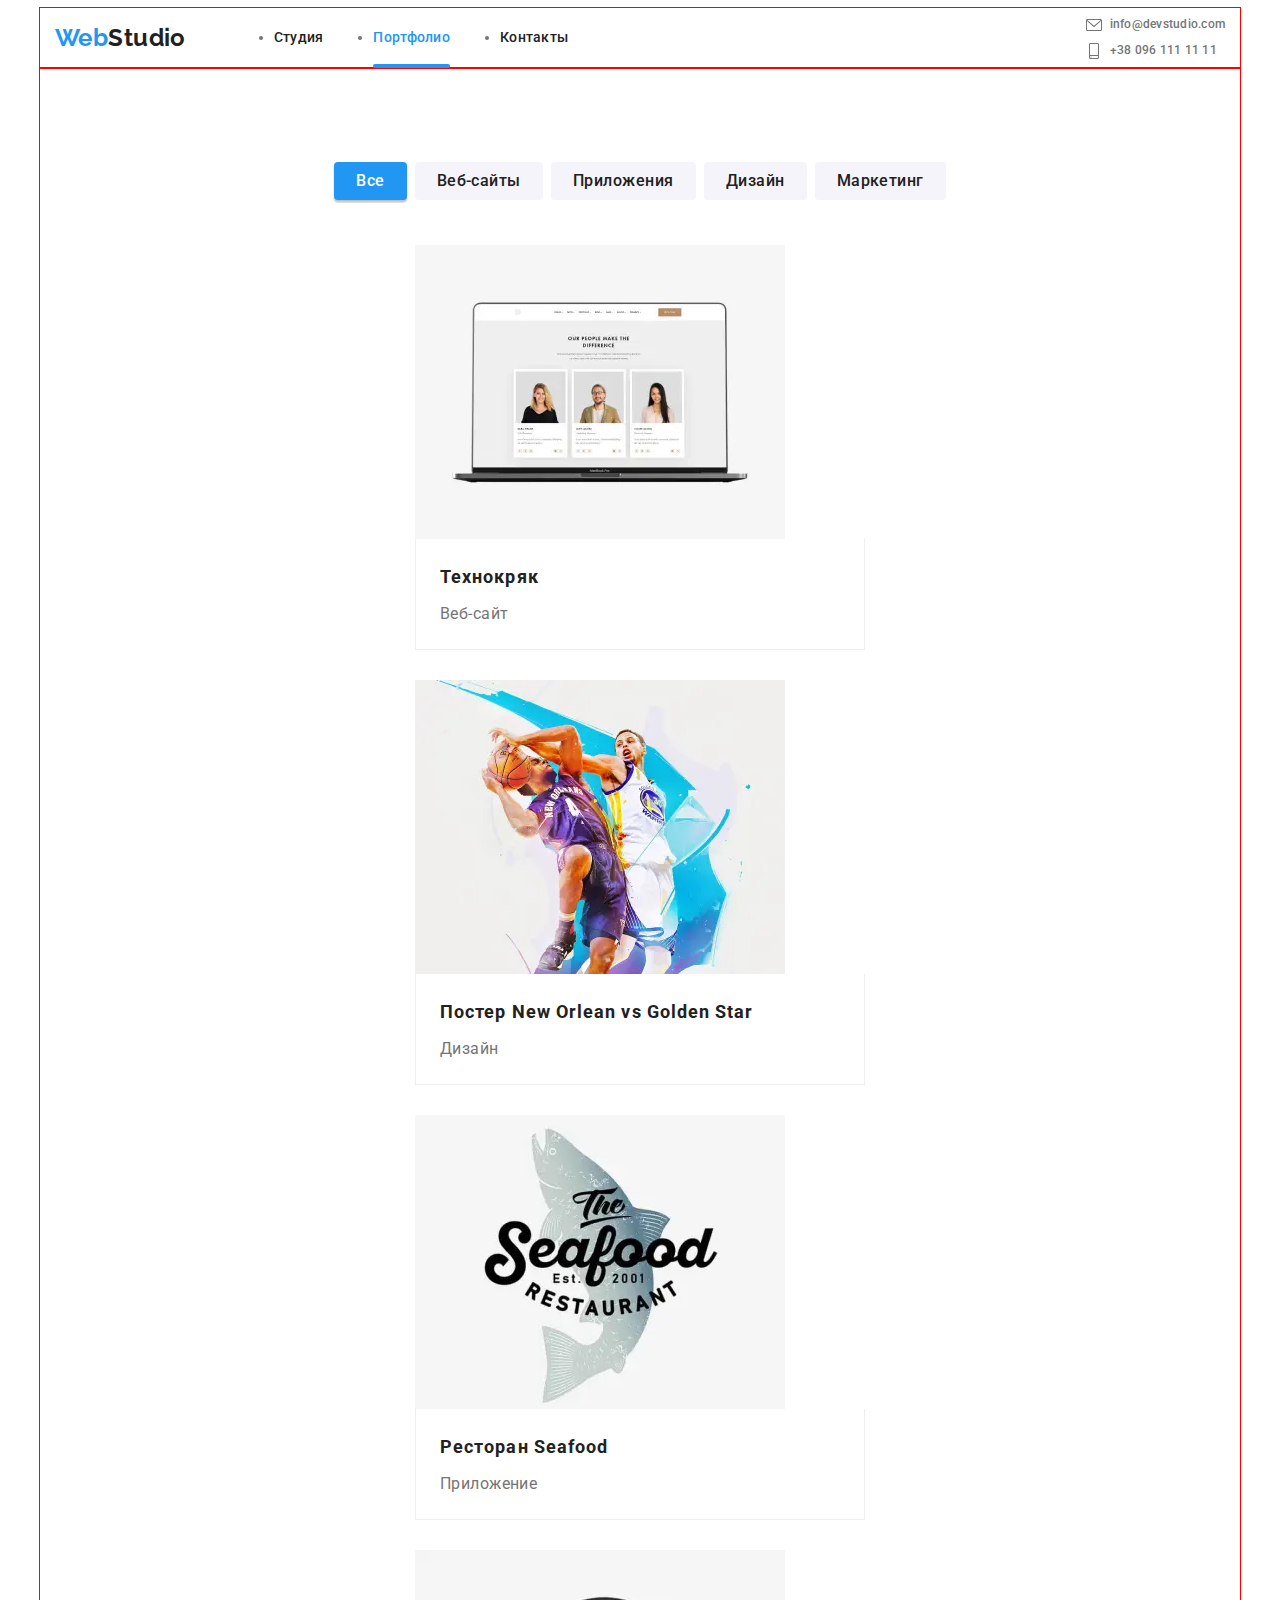
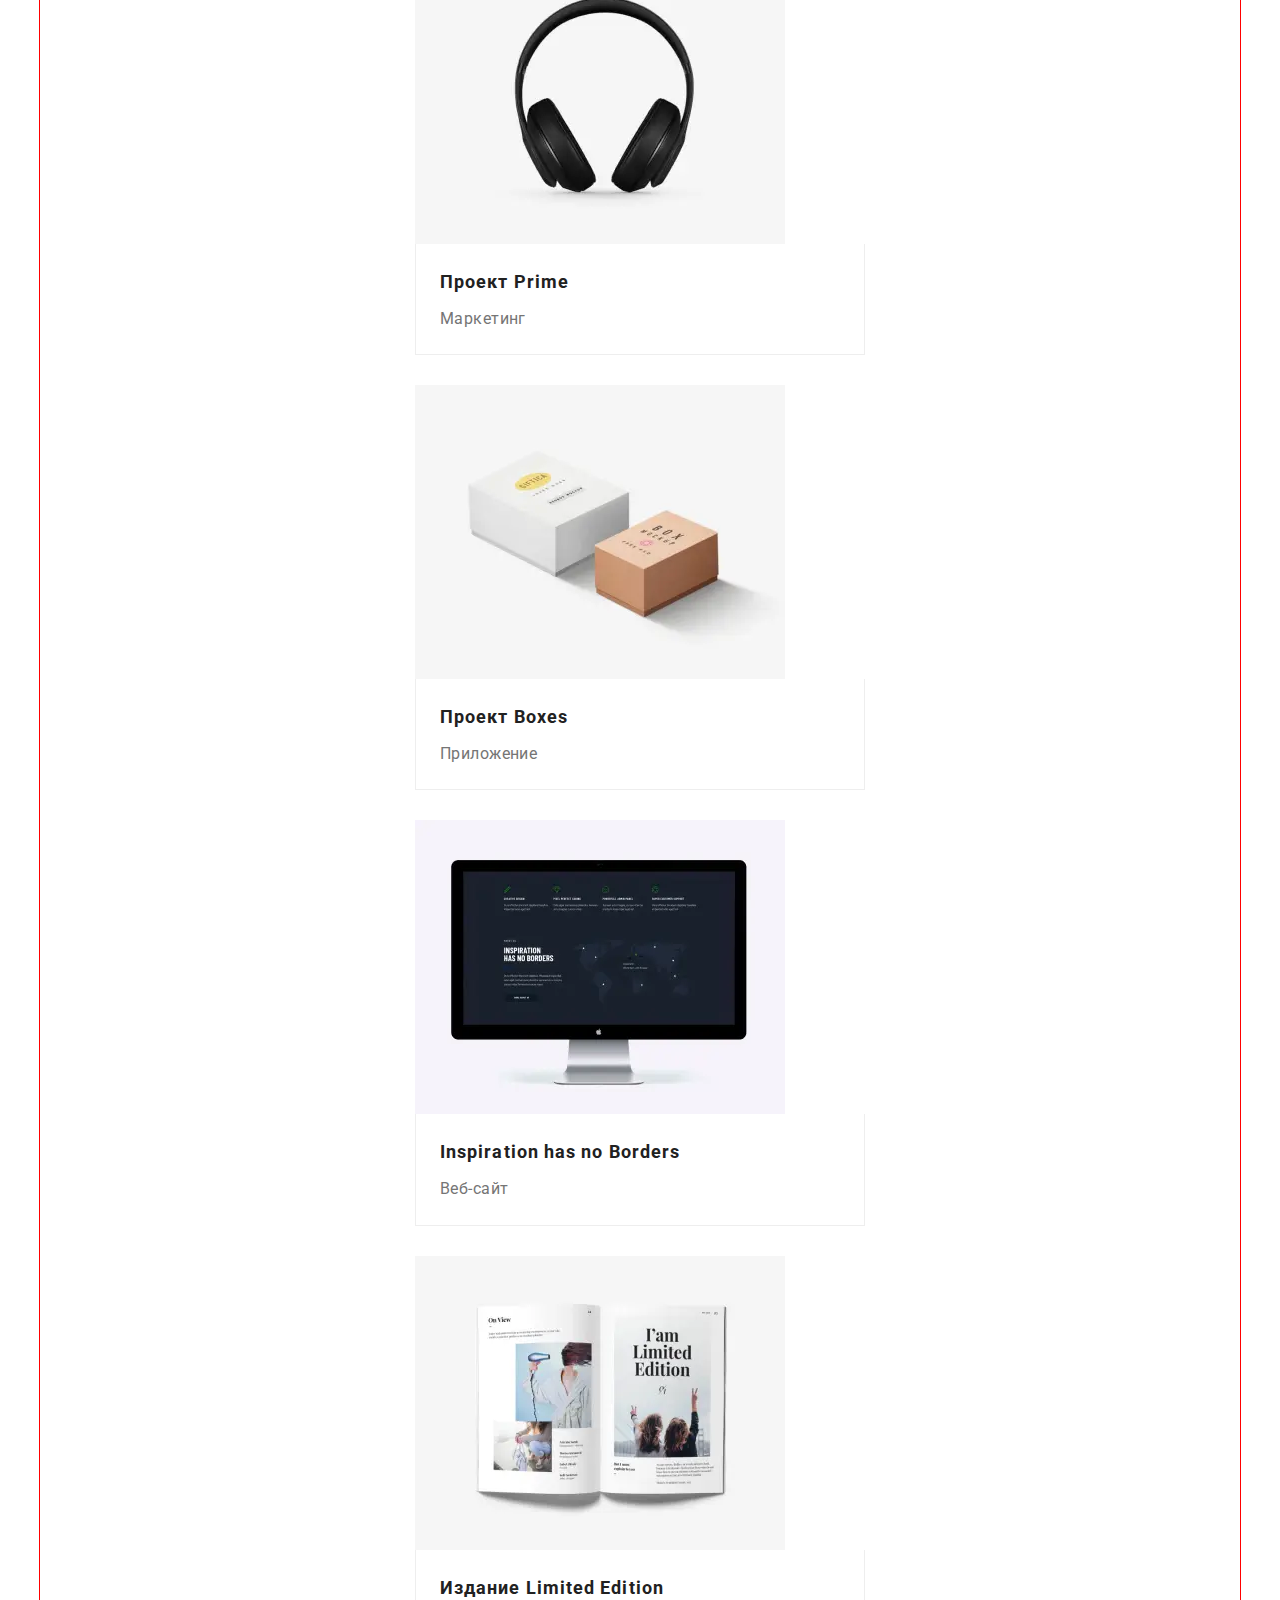
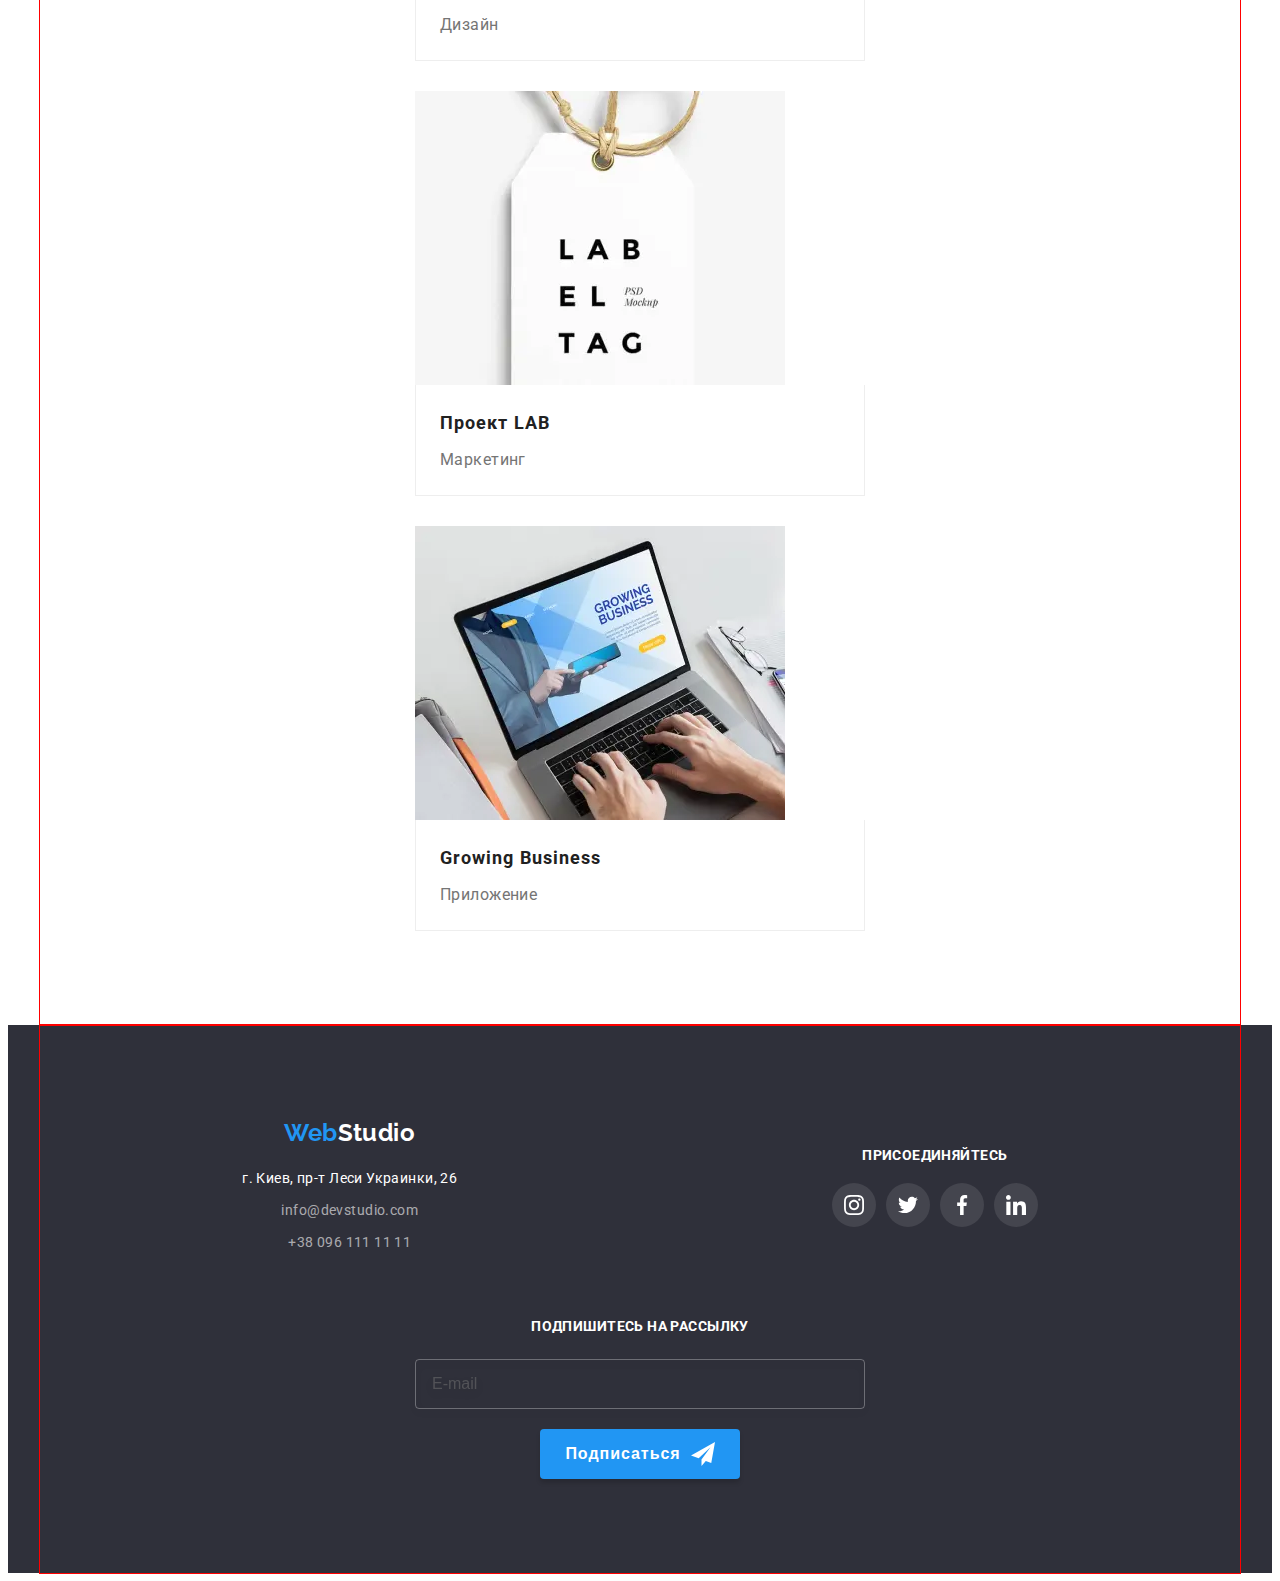
==== portfolio.html @ 2309804a "исправил путь к css" ====
<!doctype html>
<html lang="ru">

<head>
    <meta charset="utf-8">
    <meta name="viewport" content="width=device-width, initial-scale=1.0" />
    
    <link href="https://fonts.googleapis.com/css2?family=Raleway:wght@700&family=Roboto:wght@400;500;700;900&display=swap"
        rel="stylesheet">
    <link rel="stylesheet" href="./css/modern-normalize.css">
    <link rel="stylesheet" href="../css/main.min.css" />
    <title>Portfolio</title>
</head>

<body>
    <!-- Page header -->
<header class="page-header">
    <div class="section__container header-container">
        <nav class="nav-group">
            <a href="./index.html" class="header-logo">
                <span class="header-logo-colorized">Web</span>Studio
            </a>
            <ul class="site-nav">
                <li class="site-nav__item">
                    <a href="./index.html" class="site-nav__link">Студия</a>
                </li>
                <li class="site-nav__item">
                    <a href="#" class="site-nav__link site-nav__link--current">Портфолио</a>
                </li>
                <li class="site-nav__item">
                    <a href="#" class="site-nav__link">Контакты</a>
                </li>
            </ul>
        </nav>
        <ul class="contact">
            <li class="contact__item">
                <a href="mailto:info@devstudio.com" class="contact__link">
                    <svg class="contact__icon contact__icon--envelope">
                        <use href="./images/sprite.svg#envelope"></use>
                    </svg>
                    info@devstudio.com
                </a>
            </li>
            <li class="contact__item">
                <a href="tel:+380961111111" class="contact__link">
                    <svg class="contact__icon contact__icon--phone">
                        <use href="./images/sprite.svg#smartphone"></use>
                    </svg>
                    +38 096 111 11 11
                </a>
            </li>
        </ul>
        <button type="button" class="menu-btn" data-menu-open>
            <svg class="menu-btn__icon" width="40" height="40">
                <use href="./images/sprite.svg#menu-icon"></use>
            </svg>
        </button>
    </div>
    <div class="mob-menu" data-menu>
        <div class="section__container mob-menu__container">
            <button class="mob-menu__close-btn" type="button" data-menu-close>
                <svg class="mob-menu__close-icon" width="40" height="40">
                    <use href="./images/sprite.svg#close-mob-menu"></use>
                </svg>
            </button>
            <ul class="mob-menu__nav">
                <li class="mob-menu__nav__item">
                    <a href="./index.html" class="mob-menu__nav__link">Студия</a>
                </li>
                <li class="mob-menu__nav__item">
                    <a href="#" class="mob-menu__nav__link mob-menu__nav__link--current">Портфолио</a>
                </li>
                <li class="mob-menu__nav__item">
                    <a href="#" class="mob-menu__nav__link">Контакты</a>
                </li>
            </ul>
            <div class="mob-menu__tel">
                <a href="tel:+380961111111" class="mob-menu__tel__link">
                    +38 096 111 11 11
                </a>
            </div>
            <div class="mob-menu__mail">
                <a href="mailto:info@devstudio.com" class="mob-menu__mail__link">
                    info@devstudio.com
                </a>
            </div>
            <ul class="mob-menu__socials">
                <li class="mob-menu__socials__item">
                    <a class="mob-menu__socials__link" href="#">Instagram</a>
                </li>
                <li class="mob-menu__socials__item">
                    <a class="mob-menu__socials__link" href="#">Twitter</a>
                </li>
                <li class="mob-menu__socials__item">
                    <a class="mob-menu__socials__link" href="#">Facebook</a>
                </li>
                <li class="mob-menu__socials__item">
                    <a class="mob-menu__socials__link" href="#">LinkedIn</a>
                </li>
            </ul>
        </div>
    </div>
</header>
<main>
        <section class="section">
            <div class="section__container">
                   <h2 class="section__title section__title--hide">Наши портфолио</h2> <!--убрать (скрыть) в CSS -->
                   <!-- Filter buttons -->
                   <ul class="filter">
                       <li class="filter__item">
                           <button type="button" class="button-secondary button-secondary--current">Все</button>
                       </li>
                       <li class="filter__item">
                           <button type="button" class="button-secondary">Веб-сайты</button>
                       </li>
                       <li class="filter__item">
                           <button type="button" class="button-secondary">Приложения</button>
                       </li>
                       <li class="filter__item">
                           <button type="button" class="button-secondary">Дизайн</button>
                       </li>
                       <li class="filter__item">
                           <button type="button" class="button-secondary">Маркетинг</button>
                       </li>
                   </ul>
                <!-- Portfolio list -->
                <ul class="portfolio">
                    <li class="portfolio__item">
                        <a href="" class="portfolio__link">
                            <div class="image-thumb">
                                <picture>
                                    <source media="(min-width:1200px)" srcset="
                                        ./images/desk/p1.webp 1x, 
                                        ./images/desk/p1@2x.webp 2x" type="image/webp" />
                                    <source media="(min-width:1200px)" srcset="
                                        ./images/desk/p1.jpg 1x, 
                                        ./images/desk/p1@2x.jpg 2x" type="image/jpg" />
                                    <source media="(min-width:768px)" srcset="
                                        ./images/tab/p1.webp 1x, 
                                        ./images/tab/p1@2x.webp 2x" type="image/webp" />
                                    <source media="(min-width:768px)" srcset="
                                        ./images/tab/p1.jpg 1x, 
                                        ./images/tab/p1@2x.jpg 2x" type="image/jpg" />
                                    <source media="(max-width:767px)" srcset="
                                        ./images/mob/p1.webp 1x, 
                                        ./images/mob/p1@2x.webp 2x" type="image/webp" />
                                    <source media="(max-width:767px)" srcset="
                                        ./images/mob/p1.jpg 1x, 
                                        ./images/mob/p1@2x.jpg 2x" type="image/jpg" />
                                    <img class="portfolio__image" src="./images/mob/p1.jpg" alt="изображения пользователей на єкране">
                                </picture>
                                <div class="overlay">
                                    <p class="overlay__text">Технокряк это современная площадка распространения коронавируса. Компании используют эту платформу для цифрового шпионажа и атак на защищённые сервера конкурентов.</p>
                                </div>
                            </div>
                            <div class="text-wrapper">
                                <h3 class="portfolio__title">Технокряк</h3>
                                <p class="portfolio__filter">Веб-сайт</p>
                            </div>
                        </a>
                    </li>
                    <li class="portfolio__item">
                        <a href="" class="portfolio__link">
                            <div class="image-thumb">
                                <picture>
                                    <source media="(min-width:1200px)" srcset="
                                        ./images/desk/p2.webp 1x, 
                                        ./images/desk/p2@2x.webp 2x" type="image/webp" />
                                    <source media="(min-width:1200px)" srcset="
                                        ./images/desk/p2.jpg 1x, 
                                        ./images/desk/p2@2x.jpg 2x" type="image/jpg" />
                                    <source media="(min-width:768px)" srcset="
                                        ./images/tab/p2.webp 1x, 
                                        ./images/tab/p2@2x.webp 2x" type="image/webp" />
                                    <source media="(min-width:768px)" srcset="
                                        ./images/tab/p2.jpg 1x, 
                                        ./images/tab/p2@2x.jpg 2x" type="image/jpg" />
                                    <source media="(max-width:767px)" srcset="
                                        ./images/mob/p2.webp 1x, 
                                        ./images/mob/p2@2x.webp 2x" type="image/webp" />
                                    <source media="(max-width:767px)" srcset="
                                        ./images/mob/p2.jpg 1x, 
                                        ./images/mob/p2@2x.jpg 2x" type="image/jpg" />
                                    <img class="portfolio__image" src="./images/mob/p2.jpg" alt="постер с баскетболистами">
                                </picture>                                
                                <div class="overlay">
                                    <p class="overlay__text">Технокряк это современная площадка распространения коронавируса. Компании используют эту платформу для цифрового шпионажа и атак на защищённые сервера конкурентов.</p>
                                </div>
                            </div>
                            <div class="text-wrapper">
                                <h3 class="portfolio__title">Постер New Orlean vs Golden Star</h3>
                                <p class="portfolio__filter">Дизайн</p>
                            </div>
                               
                        </a>
                    </li>
                    <li class="portfolio__item">
                        <a href="" class="portfolio__link">
                            <div class="image-thumb">
                                <picture>
                                    <source media="(min-width:1200px)" srcset="
                                        ./images/desk/p3.webp 1x, 
                                        ./images/desk/p3@2x.webp 2x" type="image/webp" />
                                    <source media="(min-width:1200px)" srcset="
                                        ./images/desk/p3.jpg 1x, 
                                        ./images/desk/p3@2x.jpg 2x" type="image/jpg" />
                                    <source media="(min-width:768px)" srcset="
                                        ./images/tab/p3.webp 1x, 
                                        ./images/tab/p3@2x.webp 2x" type="image/webp" />
                                    <source media="(min-width:768px)" srcset="
                                        ./images/tab/p3.jpg 1x, 
                                        ./images/tab/p3@2x.jpg 2x" type="image/jpg" />
                                    <source media="(max-width:767px)" srcset="
                                        ./images/mob/p3.webp 1x, 
                                        ./images/mob/p3@2x.webp 2x" type="image/webp" />
                                    <source media="(max-width:767px)" srcset="
                                        ./images/mob/p3.jpg 1x, 
                                        ./images/mob/p3@2x.jpg 2x" type="image/jpg" />
                                    <img class="portfolio__image" src="./images/mob/p3.jpg" alt="логотип рыбного ресторана">
                                </picture>
                                <div class="overlay">
                                    <p class="overlay__text">Технокряк это современная площадка распространения коронавируса. Компании используют эту платформу для цифрового шпионажа и атак на защищённые сервера конкурентов.</p>
                                </div>
                            </div>
                            <div class="text-wrapper">
                                <h3 class="portfolio__title">Ресторан Seafood</h3>
                                <p class="portfolio__filter">Приложение</p>
                            </div>
                            </a>
                    </li>
                    <li class="portfolio__item">
                        <a href="" class="portfolio__link">
                            <div class="image-thumb">
                                <picture>
                                    <source media="(min-width:1200px)" srcset="
                                        ./images/desk/p4.webp 1x, 
                                        ./images/desk/p4@2x.webp 2x" type="image/webp" />
                                    <source media="(min-width:1200px)" srcset="
                                        ./images/desk/p4.jpg 1x, 
                                        ./images/desk/p4@2x.jpg 2x" type="image/jpg" />
                                    <source media="(min-width:768px)" srcset="
                                        ./images/tab/p4.webp 1x, 
                                        ./images/tab/p4@2x.webp 2x" type="image/webp" />
                                    <source media="(min-width:768px)" srcset="
                                        ./images/tab/p4.jpg 1x, 
                                        ./images/tab/p4@2x.jpg 2x" type="image/jpg" />
                                    <source media="(max-width:767px)" srcset="
                                        ./images/mob/p4.webp 1x, 
                                        ./images/mob/p4@2x.webp 2x" type="image/webp" />
                                    <source media="(max-width:767px)" srcset="
                                        ./images/mob/p4.jpg 1x, 
                                        ./images/mob/p4@2x.jpg 2x" type="image/jpg" />
                                    <img class="portfolio__image" src="./images/mob/p4.jpg" alt="картинка с наушниками">
                                </picture>
                                <div class="overlay">
                                    <p class="overlay__text">Технокряк это современная площадка распространения коронавируса. Компании используют эту платформу для цифрового шпионажа и атак на защищённые сервера конкурентов.</p>
                                </div>
                            </div>
                            <div class="text-wrapper">
                                <h3 class="portfolio__title">Проект Prime</h3>
                                <p class="portfolio__filter">Маркетинг</p>
                            </div>
                            </a>
                    </li>
                    <li class="portfolio__item">
                        <a href="" class="portfolio__link">
                            <div class="image-thumb">
                                <picture>
                                    <source media="(min-width:1200px)" srcset="
                                        ./images/desk/p5.webp 1x, 
                                        ./images/desk/p5@2x.webp 2x" type="image/webp" />
                                    <source media="(min-width:1200px)" srcset="
                                        ./images/desk/p5.jpg 1x, 
                                        ./images/desk/p5@2x.jpg 2x" type="image/jpg" />
                                    <source media="(min-width:768px)" srcset="
                                        ./images/tab/p5.webp 1x, 
                                        ./images/tab/p5@2x.webp 2x" type="image/webp" />
                                    <source media="(min-width:768px)" srcset="
                                        ./images/tab/p5.jpg 1x, 
                                        ./images/tab/p5@2x.jpg 2x" type="image/jpg" />
                                    <source media="(max-width:767px)" srcset="
                                        ./images/mob/p5.webp 1x, 
                                        ./images/mob/p5@2x.webp 2x" type="image/webp" />
                                    <source media="(max-width:767px)" srcset="
                                        ./images/mob/p5.jpg 1x, 
                                        ./images/mob/p5@2x.jpg 2x" type="image/jpg" />
                                    <img class="portfolio__image" src="./images/mob/p5.jpg" alt="картинка с коробками">
                                </picture>
                                <div class="overlay">
                                    <p class="overlay__text">Технокряк это современная площадка распространения коронавируса. Компании используют эту платформу для цифрового шпионажа и атак на защищённые сервера конкурентов.</p>
                                </div>
                            </div>
                            <div class="text-wrapper">
                                <h3 class="portfolio__title">Проект Boxes</h3>
                                <p class="portfolio__filter">Приложение</p>
                            </div>
                            </a>
                    </li>
                    <li class="portfolio__item">
                        <a href="" class="portfolio__link">
                            <div class="image-thumb">
                                <picture>
                                    <source media="(min-width:1200px)" srcset="
                                        ./images/desk/p6.webp 1x, 
                                        ./images/desk/p6@2x.webp 2x" type="image/webp" />
                                    <source media="(min-width:1200px)" srcset="
                                        ./images/desk/p6.jpg 1x, 
                                        ./images/desk/p6@2x.jpg 2x" type="image/jpg" />
                                    <source media="(min-width:768px)" srcset="
                                        ./images/tab/p6.webp 1x, 
                                        ./images/tab/p6@2x.webp 2x" type="image/webp" />
                                    <source media="(min-width:768px)" srcset="
                                        ./images/tab/p6.jpg 1x, 
                                        ./images/tab/p6@2x.jpg 2x" type="image/jpg" />
                                    <source media="(max-width:767px)" srcset="
                                        ./images/mob/p6.webp 1x, 
                                        ./images/mob/p6@2x.webp 2x" type="image/webp" />
                                    <source media="(max-width:767px)" srcset="
                                        ./images/mob/p6.jpg 1x, 
                                        ./images/mob/p6@2x.jpg 2x" type="image/jpg" />
                                    <img class="portfolio__image" src="./images/mob/p6.jpg" alt="изображение континентов">
                                </picture>
                                <div class="overlay">
                                    <p class="overlay__text">Технокряк это современная площадка распространения коронавируса. Компании используют эту платформу для цифрового шпионажа и атак на защищённые сервера конкурентов.</p>
                                </div>
                            </div>
                            <div class="text-wrapper">
                                <h3 class="portfolio__title">Inspiration has no Borders</h3>
                                <p class="portfolio__filter">Веб-сайт</p>
                            </div>
                            </a>
                    </li>
                    <li class="portfolio__item">
                        <a href="" class="portfolio__link">
                            <div class="image-thumb">
                                <picture>
                                    <source media="(min-width:1200px)" srcset="
                                        ./images/desk/p7.webp 1x, 
                                        ./images/desk/p7@2x.webp 2x" type="image/webp" />
                                    <source media="(min-width:1200px)" srcset="
                                        ./images/desk/p7.jpg 1x, 
                                        ./images/desk/p7@2x.jpg 2x" type="image/jpg" />
                                    <source media="(min-width:768px)" srcset="
                                        ./images/tab/p7.webp 1x, 
                                        ./images/tab/p7@2x.webp 2x" type="image/webp" />
                                    <source media="(min-width:768px)" srcset="
                                        ./images/tab/p7.jpg 1x, 
                                        ./images/tab/p7@2x.jpg 2x" type="image/jpg" />
                                    <source media="(max-width:767px)" srcset="
                                        ./images/mob/p7.webp 1x, 
                                        ./images/mob/p7@2x.webp 2x" type="image/webp" />
                                    <source media="(max-width:767px)" srcset="
                                        ./images/mob/p7.jpg 1x, 
                                        ./images/mob/p7@2x.jpg 2x" type="image/jpg" />
                                    <img class="portfolio__image" src="./images/mob/p7.jpg" alt="изображение раскрытого журнала">
                                </picture>
                                <div class="overlay">
                                    <p class="overlay__text">Технокряк это современная площадка распространения коронавируса. Компании используют эту платформу для цифрового шпионажа и атак на защищённые сервера конкурентов.</p>
                                </div>
                            </div>
                            <div class="text-wrapper">
                                <h3 class="portfolio__title">Издание Limited Edition</h3>
                                <p class="portfolio__filter">Дизайн</p>
                            </div>
                            </a>
                    </li>
                    <li class="portfolio__item">
                        <a href="" class="portfolio__link">
                            <div class="image-thumb">
                                <picture>
                                    <source media="(min-width:1200px)" srcset="
                                        ./images/desk/p8.webp 1x, 
                                        ./images/desk/p8@2x.webp 2x" type="image/webp" />
                                    <source media="(min-width:1200px)" srcset="
                                        ./images/desk/p8.jpg 1x, 
                                        ./images/desk/p8@2x.jpg 2x" type="image/jpg" />
                                    <source media="(min-width:768px)" srcset="
                                        ./images/tab/p8.webp 1x, 
                                        ./images/tab/p8@2x.webp 2x" type="image/webp" />
                                    <source media="(min-width:768px)" srcset="
                                        ./images/tab/p8.jpg 1x, 
                                        ./images/tab/p8@2x.jpg 2x" type="image/jpg" />
                                    <source media="(max-width:767px)" srcset="
                                        ./images/mob/p8.webp 1x, 
                                        ./images/mob/p8@2x.webp 2x" type="image/webp" />
                                    <source media="(max-width:767px)" srcset="
                                        ./images/mob/p8.jpg 1x, 
                                        ./images/mob/p8@2x.jpg 2x" type="image/jpg" />
                                    <img class="portfolio__image" src="./images/mob/p8.jpg" alt="магазинная бирка">
                                </picture>
                                <div class="overlay">
                                    <p class="overlay__text">Технокряк это современная площадка распространения коронавируса. Компании используют эту платформу для цифрового шпионажа и атак на защищённые сервера конкурентов.</p>
                                </div>
                            </div>
                            <div class="text-wrapper">
                                <h3 class="portfolio__title">Проект LAB</h3>
                                <p class="portfolio__filter">Маркетинг</p>
                            </div>
                            </a>
                    </li>
                    <li class="portfolio__item">
                        <a href="" class="portfolio__link">
                            <div class="image-thumb">
                                <picture>
                                    <source media="(min-width:1200px)" srcset="
                                        ./images/desk/p9.webp 1x, 
                                        ./images/desk/p9@2x.webp 2x" type="image/webp" />
                                    <source media="(min-width:1200px)" srcset="
                                        ./images/desk/p9.jpg 1x, 
                                        ./images/desk/p9@2x.jpg 2x" type="image/jpg" />
                                    <source media="(min-width:768px)" srcset="
                                        ./images/tab/p9.webp 1x, 
                                        ./images/tab/p9@2x.webp 2x" type="image/webp" />
                                    <source media="(min-width:768px)" srcset="
                                        ./images/tab/p9.jpg 1x, 
                                        ./images/tab/p9@2x.jpg 2x" type="image/jpg" />
                                    <source media="(max-width:767px)" srcset="
                                        ./images/mob/p9.webp 1x, 
                                        ./images/mob/p9@2x.webp 2x" type="image/webp" />
                                    <source media="(max-width:767px)" srcset="
                                        ./images/mob/p9.jpg 1x, 
                                        ./images/mob/p9@2x.jpg 2x" type="image/jpg" />
                                    <img class="portfolio__image" src="./images/mob/p9.jpg" alt="Человек печаает на ноутбуке">
                                </picture>
                                <div class="overlay">
                                    <p class="overlay__text">Технокряк это современная площадка распространения коронавируса. Компании используют эту платформу для цифрового шпионажа и атак на защищённые сервера конкурентов.</p>
                                </div>
                            </div>
                            <div class="text-wrapper">
                                <h3 class="portfolio__title">Growing Business</h3>
                                <p class="portfolio__filter">Приложение</p>
                            </div>
                        </a>
                    </li>
                </ul>
            </div>
        </section>
</main>

    <!-- Footer -->
<footer class="page-footer">
    <div class="section__container footer-container">
        <div class="tablet-ftr-wrapper">
            <div class="ftr-address-wrapper">
                <a href="#" class="footer-logo">
                    <span class="footer-logo-colorized">Web</span>Studio
                </a>
                <address class="footer-address">
                    <p class="location">г. Киев, пр-т Леси Украинки, 26</p>
                    <ul class="ftr-contact">
                        <li class="ftr-contact__item">
                            <a href="mailto:info@devstudio.com" class="ftr-contact__link">info@devstudio.com
                            </a>
                        </li>
                        <li class="ftr-contact__item">
                            <a href="tel:+380961111111" class="ftr-contact__link">+38 096 111 11 11
                            </a>
                        </li>
                    </ul>
                </address>
            </div>
            <div class="ftr-socials-wrapper">
                <p class="appeal">присоединяйтесь</p>
                <ul class="socials">
                    <li class="socials__item">
                        <a href="" class="socials__link">
                            <svg class="socials__icon">
                                <use href="./images/sprite.svg#instagram"></use>
                            </svg>
                        </a>
                    </li>
                    <li class="socials__item">
                        <a href="" class="socials__link">
                            <svg class="socials__icon">
                                <use href="./images/sprite.svg#twitter"></use>
                            </svg>
                        </a>
                    </li>
                    <li class="socials__item">
                        <a href="" class="socials__link">
                            <svg class="socials__icon">
                                <use href="./images/sprite.svg#facebook"></use>
                            </svg>
                        </a>
                    </li>
                    <li class="socials__item">
                        <a href="" class="socials__link">
                            <svg class="socials__icon">
                                <use href="./images/sprite.svg#linkedin"></use>
                            </svg>
                        </a>
                    </li>
                </ul>
            </div>
        </div>
        <form name="subscription" class="subscription">
            <label for="user_mail" class="subscription__title">Подпишитесь на рассылку</label>
            <div class="signup">
                <input type="email" name="mail" id="user_mail" class="signup__mail" placeholder="E-mail">
                <button type="submit" class="button-primary button-primary--footer">
                    Подписаться
                    <svg class="signup__icon">
                        <use href="./images/sprite.svg#send"></use>
                    </svg>
                </button>
            </div>
        </form>
    </div>
</footer>
<script src="./js/mobile-menu.js"></script>
</body>

</html>
---- css/main.min.css ----
.mob-menu__nav__link,.mob-menu__tel__link,.mob-menu__mail__link,.mob-menu__socials__link,.ftr-contact__link,.socials__link,.client__link,.form__checkbox__contract-link,.portfolio__link{text-decoration:none}.ftr-contact,.advantage,.member,.socials,.client,.filter,.portfolio{padding:0;margin:0;list-style:none}.location,.appeal,.advantage__text,.member__position,.portfolio__filter,.overlay__text{margin:0;padding:0}.header-logo,.footer-logo{font-family:Raleway;font-size:26px;line-height:1.19;font-weight:700;text-decoration:none}.button-primary--footer,.button-primary--hero,.button-primary{display:-webkit-box;display:-ms-flexbox;display:flex;-webkit-box-align:center;-ms-flex-align:center;align-items:center;-webkit-box-pack:center;-ms-flex-pack:center;justify-content:center;width:200px;height:50px;border-radius:4px;border:none;font-weight:700;font-size:16px;line-height:1.88;letter-spacing:0.06em;color:#fff;-webkit-box-shadow:0px 4px 4px rgba(0,0,0,0.15);box-shadow:0px 4px 4px rgba(0,0,0,0.15);background-color:#2196f3;cursor:pointer}*,*::before,*::after{-webkit-box-sizing:border-box;box-sizing:border-box}body{background-color:#fff;color:#757575;font-family:Roboto,sans-serif;letter-spacing:0.03em;font-size:14px;line-height:1.71}.section__container{padding:0 15px;margin:0 auto;outline:1px solid red}@media screen and (min-width: 480px){.section__container{width:480px;padding:60px 15px}}@media screen and (min-width: 768px){.section__container{width:768px}}@media screen and (min-width: 1200px){.section__container{width:1200px;padding:94px 15px}}.section__title{margin-top:0;font-weight:bold;line-height:1.17;text-align:center;color:#212121}@media screen and (min-width: 480px){.section__title{margin-bottom:30px;font-size:28px}}@media screen and (min-width: 1200px){.section__title{margin-bottom:50px;font-size:36px}}.mob-menu{z-index:2;position:absolute;top:0;left:0;opacity:0;visibility:hidden;pointer-events:none;width:100%;height:100vh;overflow:auto}.mob-menu.is-open{opacity:1;visibility:visible;pointer-events:auto;background-color:#fff}.mob-menu__container{position:relative;padding-top:48px;padding-bottom:48px;padding-left:40px}.mob-menu__close-btn{position:absolute;top:10px;right:15px;display:-webkit-box;display:-ms-flexbox;display:flex;-webkit-box-align:center;-ms-flex-align:center;align-items:center;-webkit-box-pack:center;-ms-flex-pack:center;justify-content:center;padding:0;border:0;-webkit-box-sizing:border-box;box-sizing:border-box;background-color:transparent;line-height:0}.mob-menu__close-icon{display:block;fill:#212121}.mob-menu__close-btn:active .mob-menu__close-icon{fill:#2196f3}.mob-menu__nav{padding:0;margin:0 0 302px 0;list-style:none}.mob-menu__nav__item{margin-bottom:32px}.mob-menu__nav__link{font-weight:500;letter-spacing:0.02em;font-size:40px;line-height:1.18;color:#212121}.mob-menu__nav__link--current{color:#2196f3}.mob-menu__tel{margin-bottom:32px}.mob-menu__tel__link{font-weight:500;font-size:34px;line-height:1.18;letter-spacing:0.02em;color:#2196f3}.mob-menu__mail{margin-bottom:64px}.mob-menu__mail__link{font-weight:500;font-size:24px;line-height:1.18;letter-spacing:0.02em;color:#757575}.mob-menu__socials{display:-webkit-box;display:-ms-flexbox;display:flex;padding:0;margin:0;list-style:none}.mob-menu__socials__item:not(:last-child){padding-right:10px}.mob-menu__socials__item+.mob-menu__socials__item{padding-left:10px;border-left:1px solid rgba(33,33,33,0.2)}.mob-menu__socials__link{font-weight:500;font-size:18px;line-height:1.22;letter-spacing:0.02em;color:#2196f3}.site-nav{display:none}.contact{display:none}.header-container{display:-webkit-box;display:-ms-flexbox;display:flex;-webkit-box-pack:justify;-ms-flex-pack:justify;justify-content:space-between;-webkit-box-align:center;-ms-flex-align:center;align-items:center;height:60px;padding:0 15px}.header-logo{font-size:24px;color:#212121}.header-logo-colorized{color:#2196f3}.menu-btn{display:-webkit-box;display:-ms-flexbox;display:flex;-webkit-box-align:center;-ms-flex-align:center;align-items:center;-webkit-box-pack:center;-ms-flex-pack:center;justify-content:center;padding:0;border:0;-webkit-box-sizing:border-box;box-sizing:border-box;background-color:transparent;line-height:0}.menu-btn__icon{display:block;fill:#212121}.menu-btn:active .menu-btn__icon{fill:#2196f3}@media screen and (min-width: 768px){.menu-btn{display:none}.nav-group{display:-webkit-box;display:-ms-flexbox;display:flex;-webkit-box-align:center;-ms-flex-align:center;align-items:center}.site-nav{display:-webkit-box;display:-ms-flexbox;display:flex;margin-left:88px;padding:0}.site-nav__item{position:relative}.site-nav__item+.site-nav__item{margin-left:50px}.site-nav__link{display:block;padding:22px 0;color:#212121;font-weight:500;font-size:14px;line-height:1.14;letter-spacing:0.02em;text-decoration:none}.site-nav__link--current{color:#2196f3}.site-nav__link--current::after{content:'';position:absolute;bottom:0;left:0;width:100%;height:4px;border-radius:2px;background-color:#2196f3}.contact{display:-webkit-box;display:-ms-flexbox;display:flex;-webkit-box-orient:vertical;-webkit-box-direction:normal;-ms-flex-direction:column;flex-direction:column;margin:0;padding:0;list-style:none}.contact__item:first-child{margin-bottom:10px}.contact__link{text-decoration:none;display:-webkit-box;display:-ms-flexbox;display:flex;color:#757575;font-weight:500;font-size:12px;line-height:1.17;letter-spacing:0.02em}.contact__icon{width:16px;height:16px;margin-right:8px;fill:currentColor}}.page-footer{background-color:#2f303a}.ftr-address-wrapper{display:block;text-align:center;margin-bottom:60px}.footer-logo{display:block;margin-bottom:20px;font-size:24px;color:#fff}.footer-logo-colorized{color:#2196f3}.location{margin-bottom:8px;font-style:normal;line-height:1.71;color:#fff}.ftr-contact__item:first-child{margin-bottom:8px}.ftr-contact__link{font-style:normal;line-height:1.71;color:rgba(255,255,255,0.6)}.ftr-contact__link:active{color:#fff}.ftr-socials-wrapper{display:block;text-align:center;margin-bottom:60px}.appeal{margin-bottom:20px;line-height:1.17;font-weight:700;text-transform:uppercase;color:#fff}.subscription{display:block;text-align:center}.subscription__title{line-height:1.17;font-weight:700;text-transform:uppercase;color:#fff}.signup{display:block;text-align:center}.signup__mail{width:450px;height:50px;padding-left:16px;margin:20px 0 20px;font-size:16px;line-height:1.25;color:rgba(255,255,255,0.6);background-color:transparent;border:1px solid rgba(255,255,255,0.3);-webkit-box-sizing:border-box;box-sizing:border-box;-webkit-filter:drop-shadow(0px 4px 4px rgba(0,0,0,0.15));filter:drop-shadow(0px 4px 4px rgba(0,0,0,0.15));border-radius:4px}.signup__icon{display:inline-block;width:24px;height:24px;margin-left:10px;background-color:transparent}.button-primary--footer{margin:0 auto}@media screen and (min-width: 768px){.tablet-ftr-wrapper{display:-webkit-box;display:-ms-flexbox;display:flex;-webkit-box-align:center;-ms-flex-align:center;align-items:center;-ms-flex-pack:distribute;justify-content:space-around}}.hero{max-width:480px;margin:0 auto;padding-top:118px;padding-bottom:118px;background-color:#c4c4c4;background-size:contain;background-image:-webkit-gradient(linear, left top, left bottom, from(rgba(47,48,58,0.4)), to(rgba(47,48,58,0.4))),url(../../../images/mob/Hero.jpg);background-image:linear-gradient(rgba(47,48,58,0.4), rgba(47,48,58,0.4)),url(../../../images/mob/Hero.jpg)}@media screen and (min-device-pixel-ratio: 2), screen and (-webkit-min-device-pixel-ratio: 2), screen and (min-resolution: 192dpi), screen and (min-resolution: 2dppx){.hero{background-image:url(../../../images/mob/Hero@2x.jpg)}}.hero__title{margin:0 auto 30px;max-width:360px;font-weight:900;font-size:26px;line-height:1.62;text-align:center;letter-spacing:0.06em;text-transform:uppercase;color:#fff}@media screen and (min-width: 768px){.hero{max-width:768px;background-image:-webkit-gradient(linear, left top, left bottom, from(rgba(47,48,58,0.4)), to(rgba(47,48,58,0.4))),url(../../../images/tab/Hero.jpg);background-image:linear-gradient(rgba(47,48,58,0.4), rgba(47,48,58,0.4)),url(../../../images/tab/Hero.jpg)}}@media screen and (min-width: 768px) and (min-device-pixel-ratio: 2), screen and (min-width: 768px) and (-webkit-min-device-pixel-ratio: 2), screen and (min-width: 768px) and (min-resolution: 192dpi), screen and (min-width: 768px) and (min-resolution: 2dppx){.hero{background-image:url(../../../images/tab/Hero@2x.jpg)}}.button-primary--hero{margin:0 auto;-webkit-transition:background-color 250ms cubic-bezier(0.4, 0, 0.2, 1);transition:background-color 250ms cubic-bezier(0.4, 0, 0.2, 1)}.button-primary--hero:hover,.button-primary--hero:focus{background-color:#188ce8}.advantage__title{margin-top:0;margin-bottom:10px;text-align:center;font-weight:bold;line-height:1.14;text-transform:uppercase;color:#212121}.advantage__item{margin-bottom:30px}.advantage__item:last-child{margin-bottom:0%}.icon-wrapper{display:-webkit-box;display:-ms-flexbox;display:flex;-webkit-box-align:center;-ms-flex-align:center;align-items:center;-webkit-box-pack:center;-ms-flex-pack:center;justify-content:center;margin-bottom:30px;max-width:450px;height:120px;border-radius:4px;background-color:#f5f4fa}.section__title--hide{display:none}@media screen and (min-width: 768px){.advantage{display:-webkit-box;display:-ms-flexbox;display:flex;-ms-flex-wrap:wrap;flex-wrap:wrap}.advantage__item{max-width:354px}.advantage__item:nth-child(2n){margin-left:30px}.advantage__item:nth-last-child(-n+2){margin-bottom:0}}.mobile-hide{display:none}.section--dimm{background-color:#f5f4fa}.member__image{display:block;width:100%}.member__name{font-weight:500;font-size:16px;line-height:1.19;text-align:center;margin-top:0;margin-bottom:10px;color:#212121}.member__position{margin-bottom:16px;font-size:16px;line-height:1.19;text-align:center}.member__item{max-width:100%;-webkit-box-shadow:0px 1px 3px rgba(0,0,0,0.12),0px 1px 1px rgba(0,0,0,0.14),0px 2px 1px rgba(0,0,0,0.2);box-shadow:0px 1px 3px rgba(0,0,0,0.12),0px 1px 1px rgba(0,0,0,0.14),0px 2px 1px rgba(0,0,0,0.2);border-radius:0px 0px 4px 4px;background-color:#fff;margin-bottom:30px}.member-wrapper{padding:30px 0 24px}.socials{display:-webkit-box;display:-ms-flexbox;display:flex;-webkit-box-pack:center;-ms-flex-pack:center;justify-content:center}.socials__item+.socials__item{margin-left:10px}.socials__link{display:-webkit-box;display:-ms-flexbox;display:flex;-webkit-box-align:center;-ms-flex-align:center;align-items:center;-webkit-box-pack:center;-ms-flex-pack:center;justify-content:center;width:44px;height:44px;border-radius:50px;background-color:rgba(255,255,255,0.1)}.socials__item:active .socials__link{background-color:#2196f3}.socials__icon{display:inline-block;width:20px;height:20px;fill:#fff}.socials__icon--grey{fill:#afb1b8}.socials__item:active .socials__icon{fill:#fff}@media screen and (min-width: 768px){.member{display:-webkit-box;display:-ms-flexbox;display:flex;-ms-flex-wrap:wrap;flex-wrap:wrap}.member__item{width:354px}.member__item:nth-child(2n){margin-left:30px}.member__item:nth-last-child(-n+2){margin-bottom:0}}.client{display:-webkit-box;display:-ms-flexbox;display:flex;-ms-flex-wrap:wrap;flex-wrap:wrap;-webkit-box-sizing:border-box;box-sizing:border-box}.client__item:nth-child(2n){margin-left:30px}.client__item{margin-bottom:30px}.client__link{display:-webkit-box;display:-ms-flexbox;display:flex;-webkit-box-align:center;-ms-flex-align:center;align-items:center;-webkit-box-pack:center;-ms-flex-pack:center;justify-content:center;width:210px;height:92px;border:1px solid #afb1b8;-webkit-box-sizing:border-box;box-sizing:border-box;border-radius:4px;-webkit-transition:border-color 250ms cubic-bezier(0.4, 0, 0.2, 1);transition:border-color 250ms cubic-bezier(0.4, 0, 0.2, 1)}.client__link:active{border-color:#2196f3}.client__icon{fill:#afb1b8}.client__link:active .client__icon{fill:#2196f3}@media screen and (min-width: 768px){.client{-webkit-box-align:center;-ms-flex-align:center;align-items:center;-webkit-box-pack:center;-ms-flex-pack:center;justify-content:center}.client__item{margin-left:30px}.client__item:nth-child(3n+1){margin-left:0}.client__item:nth-last-child(-n+3){margin-bottom:0}.client__link{width:226px}}input:focus-visible,textarea:focus-visible{outline:none}.backdrop{position:fixed;top:0;left:0;display:block;width:100%;height:100%;background-color:rgba(0,0,0,0.2);-webkit-transition:opacity 250ms cubic-bezier(0.4, 0, 0.2, 1),-webkit-transform 250ms cubic-bezier(0.4, 0, 0.2, 1);transition:opacity 250ms cubic-bezier(0.4, 0, 0.2, 1),-webkit-transform 250ms cubic-bezier(0.4, 0, 0.2, 1);transition:opacity 250ms cubic-bezier(0.4, 0, 0.2, 1),transform 250ms cubic-bezier(0.4, 0, 0.2, 1);transition:opacity 250ms cubic-bezier(0.4, 0, 0.2, 1),transform 250ms cubic-bezier(0.4, 0, 0.2, 1),-webkit-transform 250ms cubic-bezier(0.4, 0, 0.2, 1)}.backdrop--is-hidden{opacity:0;-webkit-transform:scale(0);transform:scale(0);pointer-events:none}.window{position:absolute;top:50%;left:50%;-webkit-transform:translate(-50%, -50%);transform:translate(-50%, -50%);width:450px;height:609px;padding:40px;background-color:#fff;-webkit-box-shadow:0px 1px 3px rgba(0,0,0,0.12),0px 1px 1px rgba(0,0,0,0.14),0px 2px 1px rgba(0,0,0,0.2);box-shadow:0px 1px 3px rgba(0,0,0,0.12),0px 1px 1px rgba(0,0,0,0.14),0px 2px 1px rgba(0,0,0,0.2);border-radius:4px}.window__title{margin:0;font-weight:bold;font-size:20px;line-height:1.5;text-align:center;color:#212121}.window__close-button{position:absolute;display:-webkit-box;display:-ms-flexbox;display:flex;-webkit-box-align:center;-ms-flex-align:center;align-items:center;-webkit-box-pack:center;-ms-flex-pack:center;justify-content:center;top:8px;right:8px;width:30px;height:30px;background-image:url(../images/close.svg);background-color:transparent;border:none;cursor:pointer;-webkit-transition:background-image 250ms cubic-bezier(0.4, 0, 0.2, 1);transition:background-image 250ms cubic-bezier(0.4, 0, 0.2, 1)}.window__close-button:hover,.window__close-button:focus{background-image:url(../images/close-active.svg)}.input-wrapper{position:relative}.form__field{display:-webkit-box;display:-ms-flexbox;display:flex;-webkit-box-orient:vertical;-webkit-box-direction:normal;-ms-flex-direction:column;flex-direction:column;margin-bottom:10px}.form__field__lable{margin-bottom:4px;font-size:12px;line-height:1.17;letter-spacing:0.01em;color:#757575}.form__field__input{width:100%;height:40px;padding-left:42px;border:1px solid rgba(33,33,33,0.2);border-radius:4px;-webkit-transition:border-color 250ms cubic-bezier(0.4, 0, 0.2, 1);transition:border-color 250ms cubic-bezier(0.4, 0, 0.2, 1)}.form__field__input:focus-within{outline:transparent;border-color:#2196f3}.form__field__icon{position:absolute;top:50%;left:12px;-webkit-transform:translateY(-50%);transform:translateY(-50%);width:18px;height:18px;fill:#212121;-webkit-transition:fill 250ms cubic-bezier(0.4, 0, 0.2, 1);transition:fill 250ms cubic-bezier(0.4, 0, 0.2, 1)}.form__field__input:focus+.form__field__icon{fill:#2196f3}::-webkit-input-placeholder{color:rgba(117,117,117,0.5)}:-ms-input-placeholder{color:rgba(117,117,117,0.5)}::-ms-input-placeholder{color:rgba(117,117,117,0.5)}::placeholder{color:rgba(117,117,117,0.5)}.form__comment{display:-webkit-box;display:-ms-flexbox;display:flex;-webkit-box-orient:vertical;-webkit-box-direction:normal;-ms-flex-direction:column;flex-direction:column}.form__comment__lable{margin-bottom:4px;font-size:12px;line-height:1.17;letter-spacing:0.01em}.form__comment__textarea{width:100%;height:120px;padding:12px 16px;resize:none;margin-bottom:20px;font-size:12px;line-height:1.17;letter-spacing:0.01em;border:1px solid rgba(33,33,33,0.2);border-radius:4px;-webkit-transition:border-color 250ms cubic-bezier(0.4, 0, 0.2, 1);transition:border-color 250ms cubic-bezier(0.4, 0, 0.2, 1)}.form__comment__textarea:focus{outline:transparent;border-color:#2196f3}.form__checkbox{display:block;text-align:center;margin-bottom:30px}.form__checkbox__label{display:inline-block;font-size:12px;line-height:1.17}.form__checkbox__contract-link{font-size:12px;line-height:1.17;color:#2196f3}.form__checkbox__standart{-webkit-appearance:none;-moz-appearance:none;appearance:none;position:absolute}.form__checkbox__custom{display:inline-block;min-width:16px;height:15px;margin-right:7px;border:2px solid #212121;border-radius:4px;overflow:hidden;-webkit-transition:background-color 250ms cubic-bezier(0.4, 0, 0.2, 1),background-image 250ms cubic-bezier(0.4, 0, 0.2, 1),border-color 250ms cubic-bezier(0.4, 0, 0.2, 1);transition:background-color 250ms cubic-bezier(0.4, 0, 0.2, 1),background-image 250ms cubic-bezier(0.4, 0, 0.2, 1),border-color 250ms cubic-bezier(0.4, 0, 0.2, 1)}.form__checkbox__standart:checked+.form__checkbox__custom{border-color:transparent;background-color:#2196f3;background-image:url(../images/checkbox.svg);background-size:contain;background-position:center;background-repeat:no-repeat;background-origin:border-box}.button-primary--modal-wind{margin:0 auto}.filter{display:-webkit-box;display:-ms-flexbox;display:flex;-ms-flex-wrap:wrap;flex-wrap:wrap;-webkit-box-pack:left;-ms-flex-pack:left;justify-content:left;margin-bottom:40px}.filter__item:not(:last-child){margin-right:8px}.filter__item:not(:nth-last-child(-n+2)){margin-bottom:15px}.button-secondary{display:inline-block;padding:6px 22px;border-radius:4px;border:none;color:#212121;background-color:#f5f4fa;font-family:inherit;font-weight:500;font-size:16px;line-height:1.63;text-align:center;letter-spacing:0.03em;cursor:pointer;-webkit-transition:background-color 250ms cubic-bezier(0.4, 0, 0.2, 1),color 250ms cubic-bezier(0.4, 0, 0.2, 1),-webkit-box-shadow 250ms cubic-bezier(0.4, 0, 0.2, 1);transition:background-color 250ms cubic-bezier(0.4, 0, 0.2, 1),color 250ms cubic-bezier(0.4, 0, 0.2, 1),-webkit-box-shadow 250ms cubic-bezier(0.4, 0, 0.2, 1);transition:background-color 250ms cubic-bezier(0.4, 0, 0.2, 1),color 250ms cubic-bezier(0.4, 0, 0.2, 1),box-shadow 250ms cubic-bezier(0.4, 0, 0.2, 1);transition:background-color 250ms cubic-bezier(0.4, 0, 0.2, 1),color 250ms cubic-bezier(0.4, 0, 0.2, 1),box-shadow 250ms cubic-bezier(0.4, 0, 0.2, 1),-webkit-box-shadow 250ms cubic-bezier(0.4, 0, 0.2, 1)}.button-secondary:hover,.button-secondary:focus,.button-secondary--current{color:#fff;background-color:#2196f3;-webkit-box-shadow:0px 3px 1px rgba(0,0,0,0.1),0px 1px 2px rgba(0,0,0,0.08),0px 2px 2px rgba(0,0,0,0.12);box-shadow:0px 3px 1px rgba(0,0,0,0.1),0px 1px 2px rgba(0,0,0,0.08),0px 2px 2px rgba(0,0,0,0.12)}@media screen and (min-width: 768px){.filter{-webkit-box-pack:center;-ms-flex-pack:center;justify-content:center;margin-bottom:30px}}.image-thumb{max-width:450px;position:relative;overflow:hidden}.text-wrapper{display:block;-webkit-box-flex:1;-ms-flex-positive:1;flex-grow:1;width:450px;padding:20px 24px;border:1px solid #eee;border-top:none}.portfolio{-webkit-box-sizing:border-box;box-sizing:border-box}.portfolio__item{margin:0 auto 30px;max-width:450px}.portfolio__item:last-child{margin-bottom:0}.portfolio__link{display:-webkit-box;display:-ms-flexbox;display:flex;-webkit-box-orient:vertical;-webkit-box-direction:normal;-ms-flex-direction:column;flex-direction:column;height:100%;width:100%}.portfolio__link:hover,.portfolio__link:focus{-webkit-box-shadow:0px 1px 1px rgba(0,0,0,0.12),0px 4px 4px rgba(0,0,0,0.06),1px 4px 6px rgba(0,0,0,0.16);box-shadow:0px 1px 1px rgba(0,0,0,0.12),0px 4px 4px rgba(0,0,0,0.06),1px 4px 6px rgba(0,0,0,0.16)}.portfolio__image{display:block}.portfolio__title{margin-bottom:4px;margin-top:0;color:#212121;font-weight:700;font-size:18px;line-height:2;letter-spacing:0.06em}.portfolio__filter{color:#757575;font-size:16px;line-height:1.88}.overlay{position:absolute;bottom:0;left:0;-webkit-box-align:center;-ms-flex-align:center;align-items:center;-webkit-transform:translateY(100%);transform:translateY(100%);padding:63px 24px;width:100%;height:100%;background-color:rgba(33,150,243,0.9);-webkit-transition:-webkit-transform 250ms cubic-bezier(0.4, 0, 0.2, 1),-webkit-box-shadow 250ms cubic-bezier(0.4, 0, 0.2, 1);transition:-webkit-transform 250ms cubic-bezier(0.4, 0, 0.2, 1),-webkit-box-shadow 250ms cubic-bezier(0.4, 0, 0.2, 1);transition:transform 250ms cubic-bezier(0.4, 0, 0.2, 1),box-shadow 250ms cubic-bezier(0.4, 0, 0.2, 1);transition:transform 250ms cubic-bezier(0.4, 0, 0.2, 1),box-shadow 250ms cubic-bezier(0.4, 0, 0.2, 1),-webkit-transform 250ms cubic-bezier(0.4, 0, 0.2, 1),-webkit-box-shadow 250ms cubic-bezier(0.4, 0, 0.2, 1)}.overlay__text{font-size:18px;line-height:1.56;color:#fff}.portfolio__link:hover .overlay{-webkit-transform:translateY(0%);transform:translateY(0%)}@media screen and (min-width: 768px) and (max-width: 1199px){.portfolio{display:-webkit-box;display:-ms-flexbox;display:flex;-ms-flex-wrap:wrap;flex-wrap:wrap}.portfolio__item{-webkit-box-flex:1;-ms-flex-positive:1;flex-grow:1;margin:0 0 30px 0;width:354px}.portfolio__item:nth-child(2n){margin-left:30px}.portfolio__link{width:354px}.text-wrapper{width:354px}}
/*# sourceMappingURL=main.min.css.map */
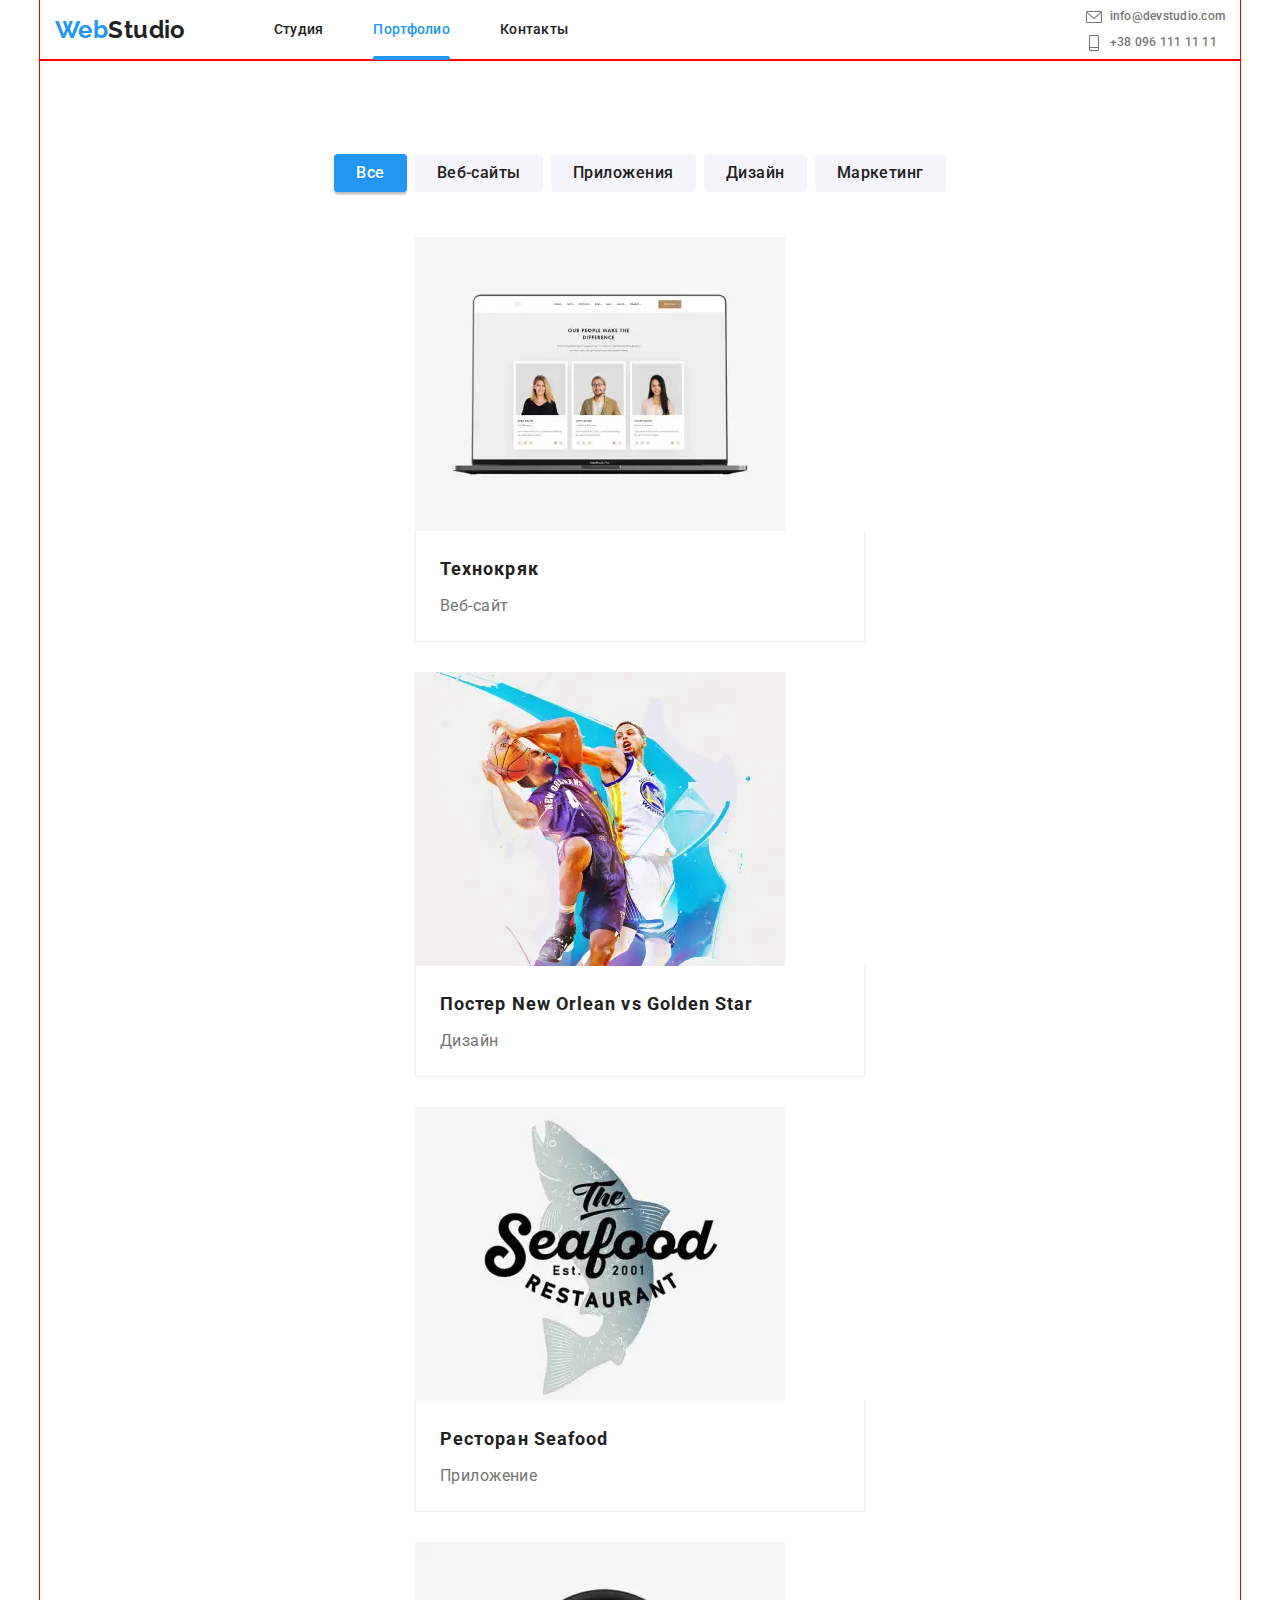
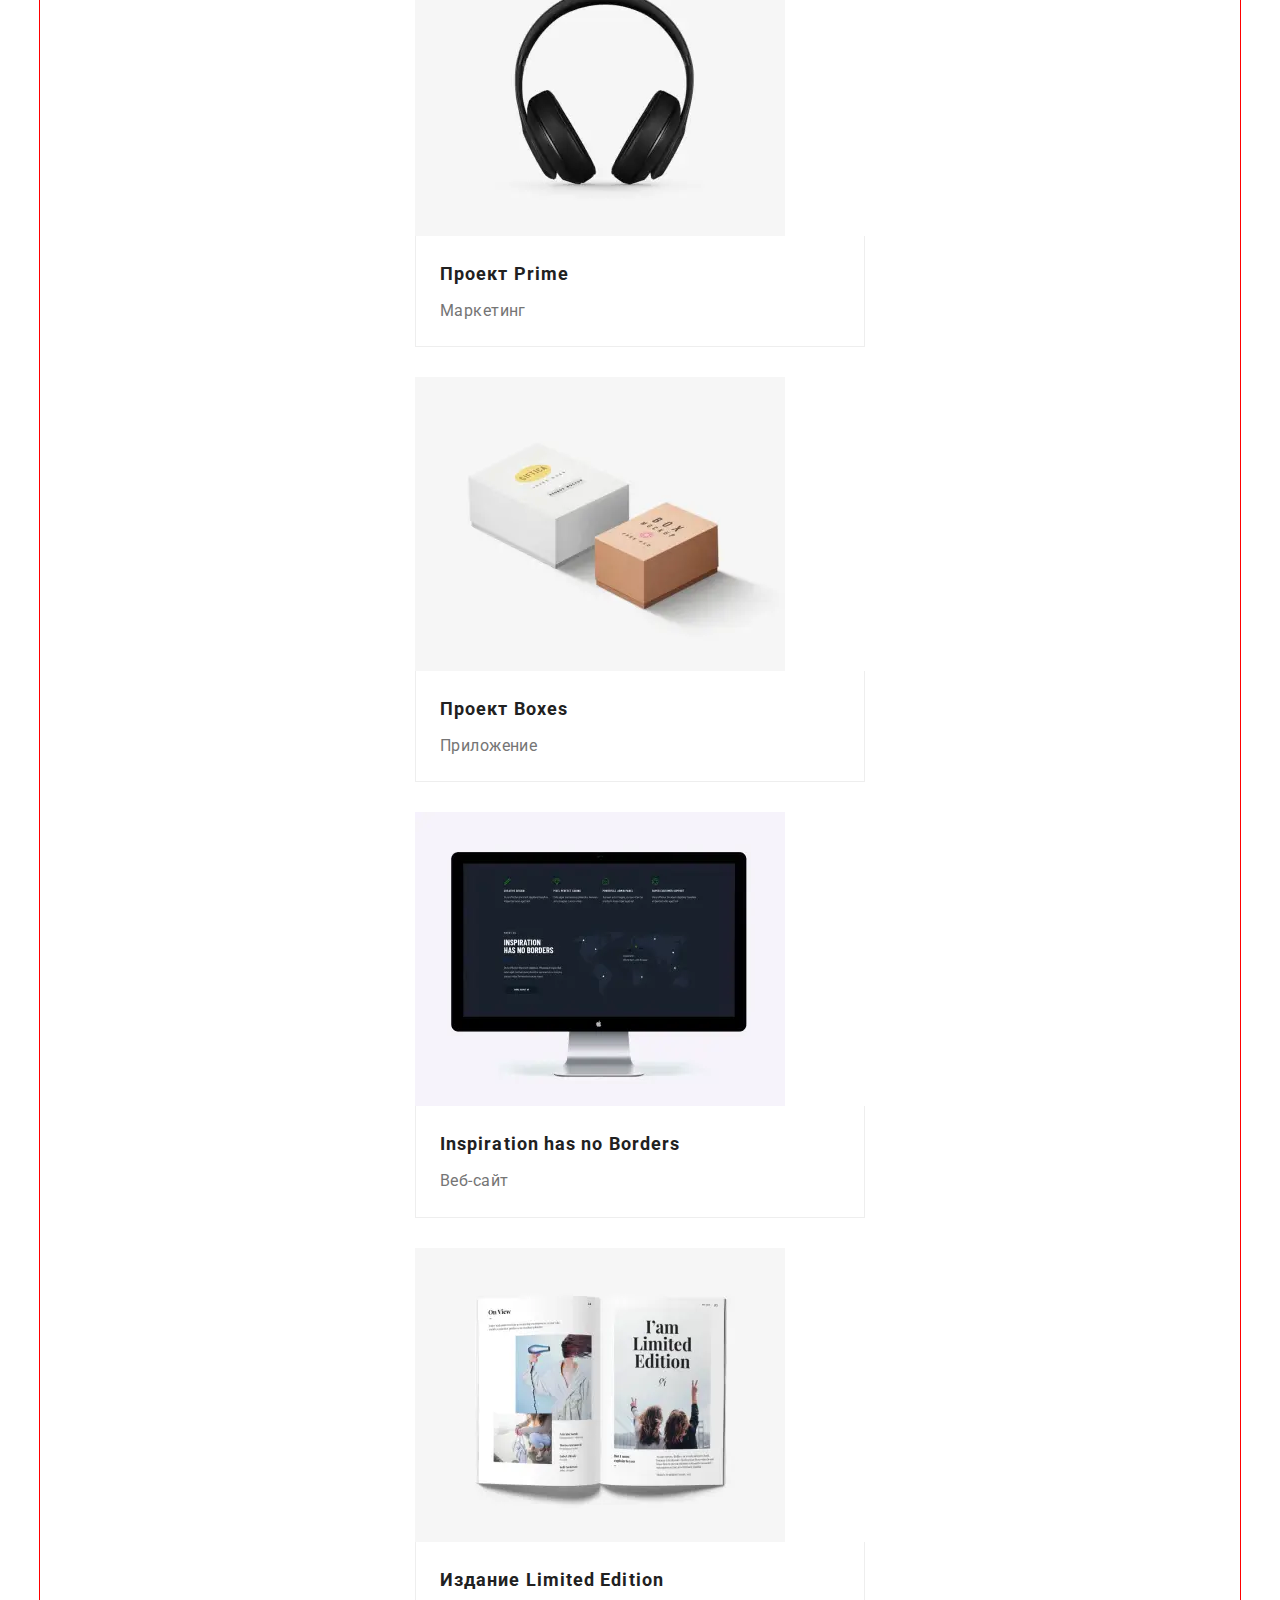
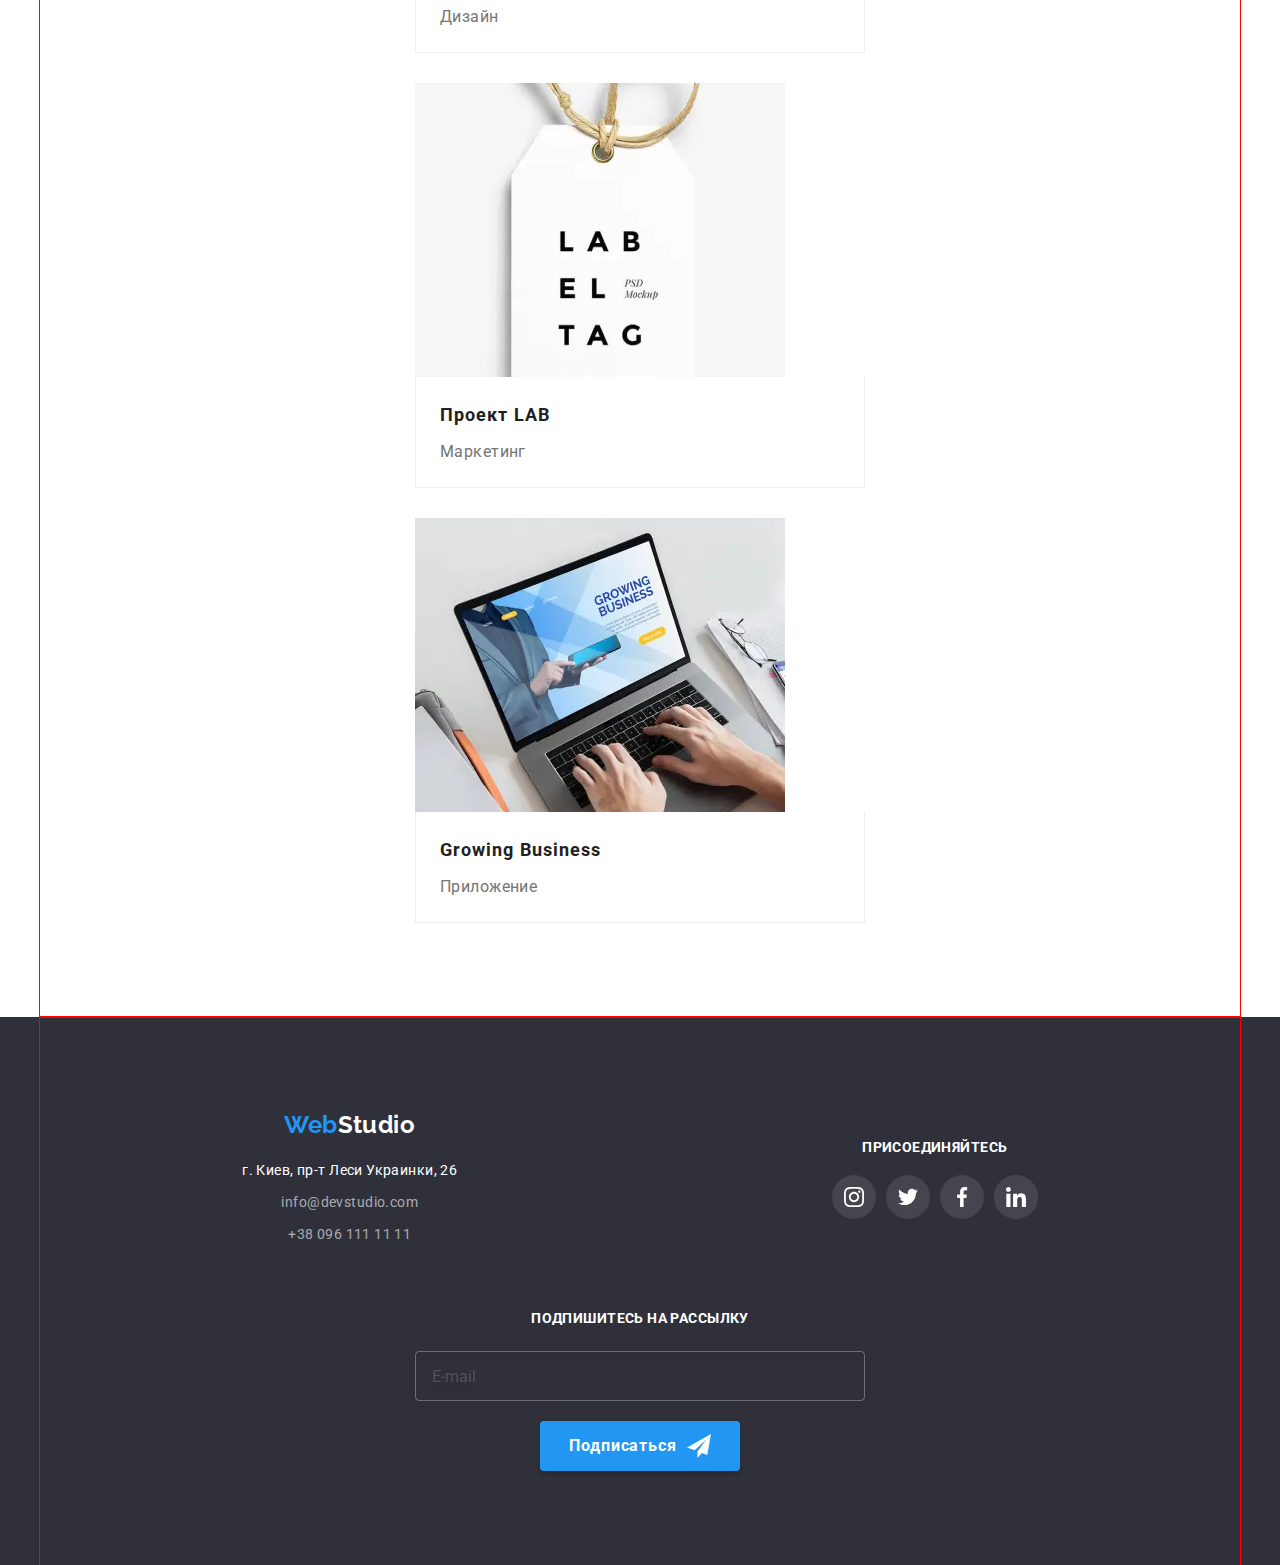
==== commit 073cb4ea: "исправил ошибку с нормализацией стилей" ====
--- a/portfolio.html
+++ b/portfolio.html
@@ -8,7 +8,7 @@
     <link href="https://fonts.googleapis.com/css2?family=Raleway:wght@700&family=Roboto:wght@400;500;700;900&display=swap"
         rel="stylesheet">
     <link rel="stylesheet" href="./css/modern-normalize.css">
-    <link rel="stylesheet" href="../css/main.min.css" />
+    <link rel="stylesheet" href="./css/main.min.css" />
     <title>Portfolio</title>
 </head>
 
--- a/css/main.min.css
+++ b/css/main.min.css
@@ -1,2 +1,2 @@
-.mob-menu__nav__link,.mob-menu__tel__link,.mob-menu__mail__link,.mob-menu__socials__link,.ftr-contact__link,.socials__link,.client__link,.form__checkbox__contract-link,.portfolio__link{text-decoration:none}.ftr-contact,.advantage,.member,.socials,.client,.filter,.portfolio{padding:0;margin:0;list-style:none}.location,.appeal,.advantage__text,.member__position,.portfolio__filter,.overlay__text{margin:0;padding:0}.header-logo,.footer-logo{font-family:Raleway;font-size:26px;line-height:1.19;font-weight:700;text-decoration:none}.button-primary--footer,.button-primary--hero,.button-primary{display:-webkit-box;display:-ms-flexbox;display:flex;-webkit-box-align:center;-ms-flex-align:center;align-items:center;-webkit-box-pack:center;-ms-flex-pack:center;justify-content:center;width:200px;height:50px;border-radius:4px;border:none;font-weight:700;font-size:16px;line-height:1.88;letter-spacing:0.06em;color:#fff;-webkit-box-shadow:0px 4px 4px rgba(0,0,0,0.15);box-shadow:0px 4px 4px rgba(0,0,0,0.15);background-color:#2196f3;cursor:pointer}*,*::before,*::after{-webkit-box-sizing:border-box;box-sizing:border-box}body{background-color:#fff;color:#757575;font-family:Roboto,sans-serif;letter-spacing:0.03em;font-size:14px;line-height:1.71}.section__container{padding:0 15px;margin:0 auto;outline:1px solid red}@media screen and (min-width: 480px){.section__container{width:480px;padding:60px 15px}}@media screen and (min-width: 768px){.section__container{width:768px}}@media screen and (min-width: 1200px){.section__container{width:1200px;padding:94px 15px}}.section__title{margin-top:0;font-weight:bold;line-height:1.17;text-align:center;color:#212121}@media screen and (min-width: 480px){.section__title{margin-bottom:30px;font-size:28px}}@media screen and (min-width: 1200px){.section__title{margin-bottom:50px;font-size:36px}}.mob-menu{z-index:2;position:absolute;top:0;left:0;opacity:0;visibility:hidden;pointer-events:none;width:100%;height:100vh;overflow:auto}.mob-menu.is-open{opacity:1;visibility:visible;pointer-events:auto;background-color:#fff}.mob-menu__container{position:relative;padding-top:48px;padding-bottom:48px;padding-left:40px}.mob-menu__close-btn{position:absolute;top:10px;right:15px;display:-webkit-box;display:-ms-flexbox;display:flex;-webkit-box-align:center;-ms-flex-align:center;align-items:center;-webkit-box-pack:center;-ms-flex-pack:center;justify-content:center;padding:0;border:0;-webkit-box-sizing:border-box;box-sizing:border-box;background-color:transparent;line-height:0}.mob-menu__close-icon{display:block;fill:#212121}.mob-menu__close-btn:active .mob-menu__close-icon{fill:#2196f3}.mob-menu__nav{padding:0;margin:0 0 302px 0;list-style:none}.mob-menu__nav__item{margin-bottom:32px}.mob-menu__nav__link{font-weight:500;letter-spacing:0.02em;font-size:40px;line-height:1.18;color:#212121}.mob-menu__nav__link--current{color:#2196f3}.mob-menu__tel{margin-bottom:32px}.mob-menu__tel__link{font-weight:500;font-size:34px;line-height:1.18;letter-spacing:0.02em;color:#2196f3}.mob-menu__mail{margin-bottom:64px}.mob-menu__mail__link{font-weight:500;font-size:24px;line-height:1.18;letter-spacing:0.02em;color:#757575}.mob-menu__socials{display:-webkit-box;display:-ms-flexbox;display:flex;padding:0;margin:0;list-style:none}.mob-menu__socials__item:not(:last-child){padding-right:10px}.mob-menu__socials__item+.mob-menu__socials__item{padding-left:10px;border-left:1px solid rgba(33,33,33,0.2)}.mob-menu__socials__link{font-weight:500;font-size:18px;line-height:1.22;letter-spacing:0.02em;color:#2196f3}.site-nav{display:none}.contact{display:none}.header-container{display:-webkit-box;display:-ms-flexbox;display:flex;-webkit-box-pack:justify;-ms-flex-pack:justify;justify-content:space-between;-webkit-box-align:center;-ms-flex-align:center;align-items:center;height:60px;padding:0 15px}.header-logo{font-size:24px;color:#212121}.header-logo-colorized{color:#2196f3}.menu-btn{display:-webkit-box;display:-ms-flexbox;display:flex;-webkit-box-align:center;-ms-flex-align:center;align-items:center;-webkit-box-pack:center;-ms-flex-pack:center;justify-content:center;padding:0;border:0;-webkit-box-sizing:border-box;box-sizing:border-box;background-color:transparent;line-height:0}.menu-btn__icon{display:block;fill:#212121}.menu-btn:active .menu-btn__icon{fill:#2196f3}@media screen and (min-width: 768px){.menu-btn{display:none}.nav-group{display:-webkit-box;display:-ms-flexbox;display:flex;-webkit-box-align:center;-ms-flex-align:center;align-items:center}.site-nav{display:-webkit-box;display:-ms-flexbox;display:flex;margin-left:88px;padding:0}.site-nav__item{position:relative}.site-nav__item+.site-nav__item{margin-left:50px}.site-nav__link{display:block;padding:22px 0;color:#212121;font-weight:500;font-size:14px;line-height:1.14;letter-spacing:0.02em;text-decoration:none}.site-nav__link--current{color:#2196f3}.site-nav__link--current::after{content:'';position:absolute;bottom:0;left:0;width:100%;height:4px;border-radius:2px;background-color:#2196f3}.contact{display:-webkit-box;display:-ms-flexbox;display:flex;-webkit-box-orient:vertical;-webkit-box-direction:normal;-ms-flex-direction:column;flex-direction:column;margin:0;padding:0;list-style:none}.contact__item:first-child{margin-bottom:10px}.contact__link{text-decoration:none;display:-webkit-box;display:-ms-flexbox;display:flex;color:#757575;font-weight:500;font-size:12px;line-height:1.17;letter-spacing:0.02em}.contact__icon{width:16px;height:16px;margin-right:8px;fill:currentColor}}.page-footer{background-color:#2f303a}.ftr-address-wrapper{display:block;text-align:center;margin-bottom:60px}.footer-logo{display:block;margin-bottom:20px;font-size:24px;color:#fff}.footer-logo-colorized{color:#2196f3}.location{margin-bottom:8px;font-style:normal;line-height:1.71;color:#fff}.ftr-contact__item:first-child{margin-bottom:8px}.ftr-contact__link{font-style:normal;line-height:1.71;color:rgba(255,255,255,0.6)}.ftr-contact__link:active{color:#fff}.ftr-socials-wrapper{display:block;text-align:center;margin-bottom:60px}.appeal{margin-bottom:20px;line-height:1.17;font-weight:700;text-transform:uppercase;color:#fff}.subscription{display:block;text-align:center}.subscription__title{line-height:1.17;font-weight:700;text-transform:uppercase;color:#fff}.signup{display:block;text-align:center}.signup__mail{width:450px;height:50px;padding-left:16px;margin:20px 0 20px;font-size:16px;line-height:1.25;color:rgba(255,255,255,0.6);background-color:transparent;border:1px solid rgba(255,255,255,0.3);-webkit-box-sizing:border-box;box-sizing:border-box;-webkit-filter:drop-shadow(0px 4px 4px rgba(0,0,0,0.15));filter:drop-shadow(0px 4px 4px rgba(0,0,0,0.15));border-radius:4px}.signup__icon{display:inline-block;width:24px;height:24px;margin-left:10px;background-color:transparent}.button-primary--footer{margin:0 auto}@media screen and (min-width: 768px){.tablet-ftr-wrapper{display:-webkit-box;display:-ms-flexbox;display:flex;-webkit-box-align:center;-ms-flex-align:center;align-items:center;-ms-flex-pack:distribute;justify-content:space-around}}.hero{max-width:480px;margin:0 auto;padding-top:118px;padding-bottom:118px;background-color:#c4c4c4;background-size:contain;background-image:-webkit-gradient(linear, left top, left bottom, from(rgba(47,48,58,0.4)), to(rgba(47,48,58,0.4))),url(../../../images/mob/Hero.jpg);background-image:linear-gradient(rgba(47,48,58,0.4), rgba(47,48,58,0.4)),url(../../../images/mob/Hero.jpg)}@media screen and (min-device-pixel-ratio: 2), screen and (-webkit-min-device-pixel-ratio: 2), screen and (min-resolution: 192dpi), screen and (min-resolution: 2dppx){.hero{background-image:url(../../../images/mob/Hero@2x.jpg)}}.hero__title{margin:0 auto 30px;max-width:360px;font-weight:900;font-size:26px;line-height:1.62;text-align:center;letter-spacing:0.06em;text-transform:uppercase;color:#fff}@media screen and (min-width: 768px){.hero{max-width:768px;background-image:-webkit-gradient(linear, left top, left bottom, from(rgba(47,48,58,0.4)), to(rgba(47,48,58,0.4))),url(../../../images/tab/Hero.jpg);background-image:linear-gradient(rgba(47,48,58,0.4), rgba(47,48,58,0.4)),url(../../../images/tab/Hero.jpg)}}@media screen and (min-width: 768px) and (min-device-pixel-ratio: 2), screen and (min-width: 768px) and (-webkit-min-device-pixel-ratio: 2), screen and (min-width: 768px) and (min-resolution: 192dpi), screen and (min-width: 768px) and (min-resolution: 2dppx){.hero{background-image:url(../../../images/tab/Hero@2x.jpg)}}.button-primary--hero{margin:0 auto;-webkit-transition:background-color 250ms cubic-bezier(0.4, 0, 0.2, 1);transition:background-color 250ms cubic-bezier(0.4, 0, 0.2, 1)}.button-primary--hero:hover,.button-primary--hero:focus{background-color:#188ce8}.advantage__title{margin-top:0;margin-bottom:10px;text-align:center;font-weight:bold;line-height:1.14;text-transform:uppercase;color:#212121}.advantage__item{margin-bottom:30px}.advantage__item:last-child{margin-bottom:0%}.icon-wrapper{display:-webkit-box;display:-ms-flexbox;display:flex;-webkit-box-align:center;-ms-flex-align:center;align-items:center;-webkit-box-pack:center;-ms-flex-pack:center;justify-content:center;margin-bottom:30px;max-width:450px;height:120px;border-radius:4px;background-color:#f5f4fa}.section__title--hide{display:none}@media screen and (min-width: 768px){.advantage{display:-webkit-box;display:-ms-flexbox;display:flex;-ms-flex-wrap:wrap;flex-wrap:wrap}.advantage__item{max-width:354px}.advantage__item:nth-child(2n){margin-left:30px}.advantage__item:nth-last-child(-n+2){margin-bottom:0}}.mobile-hide{display:none}.section--dimm{background-color:#f5f4fa}.member__image{display:block;width:100%}.member__name{font-weight:500;font-size:16px;line-height:1.19;text-align:center;margin-top:0;margin-bottom:10px;color:#212121}.member__position{margin-bottom:16px;font-size:16px;line-height:1.19;text-align:center}.member__item{max-width:100%;-webkit-box-shadow:0px 1px 3px rgba(0,0,0,0.12),0px 1px 1px rgba(0,0,0,0.14),0px 2px 1px rgba(0,0,0,0.2);box-shadow:0px 1px 3px rgba(0,0,0,0.12),0px 1px 1px rgba(0,0,0,0.14),0px 2px 1px rgba(0,0,0,0.2);border-radius:0px 0px 4px 4px;background-color:#fff;margin-bottom:30px}.member-wrapper{padding:30px 0 24px}.socials{display:-webkit-box;display:-ms-flexbox;display:flex;-webkit-box-pack:center;-ms-flex-pack:center;justify-content:center}.socials__item+.socials__item{margin-left:10px}.socials__link{display:-webkit-box;display:-ms-flexbox;display:flex;-webkit-box-align:center;-ms-flex-align:center;align-items:center;-webkit-box-pack:center;-ms-flex-pack:center;justify-content:center;width:44px;height:44px;border-radius:50px;background-color:rgba(255,255,255,0.1)}.socials__item:active .socials__link{background-color:#2196f3}.socials__icon{display:inline-block;width:20px;height:20px;fill:#fff}.socials__icon--grey{fill:#afb1b8}.socials__item:active .socials__icon{fill:#fff}@media screen and (min-width: 768px){.member{display:-webkit-box;display:-ms-flexbox;display:flex;-ms-flex-wrap:wrap;flex-wrap:wrap}.member__item{width:354px}.member__item:nth-child(2n){margin-left:30px}.member__item:nth-last-child(-n+2){margin-bottom:0}}.client{display:-webkit-box;display:-ms-flexbox;display:flex;-ms-flex-wrap:wrap;flex-wrap:wrap;-webkit-box-sizing:border-box;box-sizing:border-box}.client__item:nth-child(2n){margin-left:30px}.client__item{margin-bottom:30px}.client__link{display:-webkit-box;display:-ms-flexbox;display:flex;-webkit-box-align:center;-ms-flex-align:center;align-items:center;-webkit-box-pack:center;-ms-flex-pack:center;justify-content:center;width:210px;height:92px;border:1px solid #afb1b8;-webkit-box-sizing:border-box;box-sizing:border-box;border-radius:4px;-webkit-transition:border-color 250ms cubic-bezier(0.4, 0, 0.2, 1);transition:border-color 250ms cubic-bezier(0.4, 0, 0.2, 1)}.client__link:active{border-color:#2196f3}.client__icon{fill:#afb1b8}.client__link:active .client__icon{fill:#2196f3}@media screen and (min-width: 768px){.client{-webkit-box-align:center;-ms-flex-align:center;align-items:center;-webkit-box-pack:center;-ms-flex-pack:center;justify-content:center}.client__item{margin-left:30px}.client__item:nth-child(3n+1){margin-left:0}.client__item:nth-last-child(-n+3){margin-bottom:0}.client__link{width:226px}}input:focus-visible,textarea:focus-visible{outline:none}.backdrop{position:fixed;top:0;left:0;display:block;width:100%;height:100%;background-color:rgba(0,0,0,0.2);-webkit-transition:opacity 250ms cubic-bezier(0.4, 0, 0.2, 1),-webkit-transform 250ms cubic-bezier(0.4, 0, 0.2, 1);transition:opacity 250ms cubic-bezier(0.4, 0, 0.2, 1),-webkit-transform 250ms cubic-bezier(0.4, 0, 0.2, 1);transition:opacity 250ms cubic-bezier(0.4, 0, 0.2, 1),transform 250ms cubic-bezier(0.4, 0, 0.2, 1);transition:opacity 250ms cubic-bezier(0.4, 0, 0.2, 1),transform 250ms cubic-bezier(0.4, 0, 0.2, 1),-webkit-transform 250ms cubic-bezier(0.4, 0, 0.2, 1)}.backdrop--is-hidden{opacity:0;-webkit-transform:scale(0);transform:scale(0);pointer-events:none}.window{position:absolute;top:50%;left:50%;-webkit-transform:translate(-50%, -50%);transform:translate(-50%, -50%);width:450px;height:609px;padding:40px;background-color:#fff;-webkit-box-shadow:0px 1px 3px rgba(0,0,0,0.12),0px 1px 1px rgba(0,0,0,0.14),0px 2px 1px rgba(0,0,0,0.2);box-shadow:0px 1px 3px rgba(0,0,0,0.12),0px 1px 1px rgba(0,0,0,0.14),0px 2px 1px rgba(0,0,0,0.2);border-radius:4px}.window__title{margin:0;font-weight:bold;font-size:20px;line-height:1.5;text-align:center;color:#212121}.window__close-button{position:absolute;display:-webkit-box;display:-ms-flexbox;display:flex;-webkit-box-align:center;-ms-flex-align:center;align-items:center;-webkit-box-pack:center;-ms-flex-pack:center;justify-content:center;top:8px;right:8px;width:30px;height:30px;background-image:url(../images/close.svg);background-color:transparent;border:none;cursor:pointer;-webkit-transition:background-image 250ms cubic-bezier(0.4, 0, 0.2, 1);transition:background-image 250ms cubic-bezier(0.4, 0, 0.2, 1)}.window__close-button:hover,.window__close-button:focus{background-image:url(../images/close-active.svg)}.input-wrapper{position:relative}.form__field{display:-webkit-box;display:-ms-flexbox;display:flex;-webkit-box-orient:vertical;-webkit-box-direction:normal;-ms-flex-direction:column;flex-direction:column;margin-bottom:10px}.form__field__lable{margin-bottom:4px;font-size:12px;line-height:1.17;letter-spacing:0.01em;color:#757575}.form__field__input{width:100%;height:40px;padding-left:42px;border:1px solid rgba(33,33,33,0.2);border-radius:4px;-webkit-transition:border-color 250ms cubic-bezier(0.4, 0, 0.2, 1);transition:border-color 250ms cubic-bezier(0.4, 0, 0.2, 1)}.form__field__input:focus-within{outline:transparent;border-color:#2196f3}.form__field__icon{position:absolute;top:50%;left:12px;-webkit-transform:translateY(-50%);transform:translateY(-50%);width:18px;height:18px;fill:#212121;-webkit-transition:fill 250ms cubic-bezier(0.4, 0, 0.2, 1);transition:fill 250ms cubic-bezier(0.4, 0, 0.2, 1)}.form__field__input:focus+.form__field__icon{fill:#2196f3}::-webkit-input-placeholder{color:rgba(117,117,117,0.5)}:-ms-input-placeholder{color:rgba(117,117,117,0.5)}::-ms-input-placeholder{color:rgba(117,117,117,0.5)}::placeholder{color:rgba(117,117,117,0.5)}.form__comment{display:-webkit-box;display:-ms-flexbox;display:flex;-webkit-box-orient:vertical;-webkit-box-direction:normal;-ms-flex-direction:column;flex-direction:column}.form__comment__lable{margin-bottom:4px;font-size:12px;line-height:1.17;letter-spacing:0.01em}.form__comment__textarea{width:100%;height:120px;padding:12px 16px;resize:none;margin-bottom:20px;font-size:12px;line-height:1.17;letter-spacing:0.01em;border:1px solid rgba(33,33,33,0.2);border-radius:4px;-webkit-transition:border-color 250ms cubic-bezier(0.4, 0, 0.2, 1);transition:border-color 250ms cubic-bezier(0.4, 0, 0.2, 1)}.form__comment__textarea:focus{outline:transparent;border-color:#2196f3}.form__checkbox{display:block;text-align:center;margin-bottom:30px}.form__checkbox__label{display:inline-block;font-size:12px;line-height:1.17}.form__checkbox__contract-link{font-size:12px;line-height:1.17;color:#2196f3}.form__checkbox__standart{-webkit-appearance:none;-moz-appearance:none;appearance:none;position:absolute}.form__checkbox__custom{display:inline-block;min-width:16px;height:15px;margin-right:7px;border:2px solid #212121;border-radius:4px;overflow:hidden;-webkit-transition:background-color 250ms cubic-bezier(0.4, 0, 0.2, 1),background-image 250ms cubic-bezier(0.4, 0, 0.2, 1),border-color 250ms cubic-bezier(0.4, 0, 0.2, 1);transition:background-color 250ms cubic-bezier(0.4, 0, 0.2, 1),background-image 250ms cubic-bezier(0.4, 0, 0.2, 1),border-color 250ms cubic-bezier(0.4, 0, 0.2, 1)}.form__checkbox__standart:checked+.form__checkbox__custom{border-color:transparent;background-color:#2196f3;background-image:url(../images/checkbox.svg);background-size:contain;background-position:center;background-repeat:no-repeat;background-origin:border-box}.button-primary--modal-wind{margin:0 auto}.filter{display:-webkit-box;display:-ms-flexbox;display:flex;-ms-flex-wrap:wrap;flex-wrap:wrap;-webkit-box-pack:left;-ms-flex-pack:left;justify-content:left;margin-bottom:40px}.filter__item:not(:last-child){margin-right:8px}.filter__item:not(:nth-last-child(-n+2)){margin-bottom:15px}.button-secondary{display:inline-block;padding:6px 22px;border-radius:4px;border:none;color:#212121;background-color:#f5f4fa;font-family:inherit;font-weight:500;font-size:16px;line-height:1.63;text-align:center;letter-spacing:0.03em;cursor:pointer;-webkit-transition:background-color 250ms cubic-bezier(0.4, 0, 0.2, 1),color 250ms cubic-bezier(0.4, 0, 0.2, 1),-webkit-box-shadow 250ms cubic-bezier(0.4, 0, 0.2, 1);transition:background-color 250ms cubic-bezier(0.4, 0, 0.2, 1),color 250ms cubic-bezier(0.4, 0, 0.2, 1),-webkit-box-shadow 250ms cubic-bezier(0.4, 0, 0.2, 1);transition:background-color 250ms cubic-bezier(0.4, 0, 0.2, 1),color 250ms cubic-bezier(0.4, 0, 0.2, 1),box-shadow 250ms cubic-bezier(0.4, 0, 0.2, 1);transition:background-color 250ms cubic-bezier(0.4, 0, 0.2, 1),color 250ms cubic-bezier(0.4, 0, 0.2, 1),box-shadow 250ms cubic-bezier(0.4, 0, 0.2, 1),-webkit-box-shadow 250ms cubic-bezier(0.4, 0, 0.2, 1)}.button-secondary:hover,.button-secondary:focus,.button-secondary--current{color:#fff;background-color:#2196f3;-webkit-box-shadow:0px 3px 1px rgba(0,0,0,0.1),0px 1px 2px rgba(0,0,0,0.08),0px 2px 2px rgba(0,0,0,0.12);box-shadow:0px 3px 1px rgba(0,0,0,0.1),0px 1px 2px rgba(0,0,0,0.08),0px 2px 2px rgba(0,0,0,0.12)}@media screen and (min-width: 768px){.filter{-webkit-box-pack:center;-ms-flex-pack:center;justify-content:center;margin-bottom:30px}}.image-thumb{max-width:450px;position:relative;overflow:hidden}.text-wrapper{display:block;-webkit-box-flex:1;-ms-flex-positive:1;flex-grow:1;width:450px;padding:20px 24px;border:1px solid #eee;border-top:none}.portfolio{-webkit-box-sizing:border-box;box-sizing:border-box}.portfolio__item{margin:0 auto 30px;max-width:450px}.portfolio__item:last-child{margin-bottom:0}.portfolio__link{display:-webkit-box;display:-ms-flexbox;display:flex;-webkit-box-orient:vertical;-webkit-box-direction:normal;-ms-flex-direction:column;flex-direction:column;height:100%;width:100%}.portfolio__link:hover,.portfolio__link:focus{-webkit-box-shadow:0px 1px 1px rgba(0,0,0,0.12),0px 4px 4px rgba(0,0,0,0.06),1px 4px 6px rgba(0,0,0,0.16);box-shadow:0px 1px 1px rgba(0,0,0,0.12),0px 4px 4px rgba(0,0,0,0.06),1px 4px 6px rgba(0,0,0,0.16)}.portfolio__image{display:block}.portfolio__title{margin-bottom:4px;margin-top:0;color:#212121;font-weight:700;font-size:18px;line-height:2;letter-spacing:0.06em}.portfolio__filter{color:#757575;font-size:16px;line-height:1.88}.overlay{position:absolute;bottom:0;left:0;-webkit-box-align:center;-ms-flex-align:center;align-items:center;-webkit-transform:translateY(100%);transform:translateY(100%);padding:63px 24px;width:100%;height:100%;background-color:rgba(33,150,243,0.9);-webkit-transition:-webkit-transform 250ms cubic-bezier(0.4, 0, 0.2, 1),-webkit-box-shadow 250ms cubic-bezier(0.4, 0, 0.2, 1);transition:-webkit-transform 250ms cubic-bezier(0.4, 0, 0.2, 1),-webkit-box-shadow 250ms cubic-bezier(0.4, 0, 0.2, 1);transition:transform 250ms cubic-bezier(0.4, 0, 0.2, 1),box-shadow 250ms cubic-bezier(0.4, 0, 0.2, 1);transition:transform 250ms cubic-bezier(0.4, 0, 0.2, 1),box-shadow 250ms cubic-bezier(0.4, 0, 0.2, 1),-webkit-transform 250ms cubic-bezier(0.4, 0, 0.2, 1),-webkit-box-shadow 250ms cubic-bezier(0.4, 0, 0.2, 1)}.overlay__text{font-size:18px;line-height:1.56;color:#fff}.portfolio__link:hover .overlay{-webkit-transform:translateY(0%);transform:translateY(0%)}@media screen and (min-width: 768px) and (max-width: 1199px){.portfolio{display:-webkit-box;display:-ms-flexbox;display:flex;-ms-flex-wrap:wrap;flex-wrap:wrap}.portfolio__item{-webkit-box-flex:1;-ms-flex-positive:1;flex-grow:1;margin:0 0 30px 0;width:354px}.portfolio__item:nth-child(2n){margin-left:30px}.portfolio__link{width:354px}.text-wrapper{width:354px}}
+.mob-menu__nav__link,.mob-menu__tel__link,.mob-menu__mail__link,.mob-menu__socials__link,.ftr-contact__link,.socials__link,.client__link,.form__checkbox__contract-link,.portfolio__link{text-decoration:none}.ftr-contact,.advantage,.member,.socials,.client,.filter,.portfolio{padding:0;margin:0;list-style:none}.location,.appeal,.advantage__text,.member__position,.portfolio__filter,.overlay__text{margin:0;padding:0}.header-logo,.footer-logo{font-family:Raleway;font-size:26px;line-height:1.19;font-weight:700;text-decoration:none}.button-primary--footer,.button-primary--hero,.button-primary{display:-webkit-box;display:-ms-flexbox;display:flex;-webkit-box-align:center;-ms-flex-align:center;align-items:center;-webkit-box-pack:center;-ms-flex-pack:center;justify-content:center;width:200px;height:50px;border-radius:4px;border:none;font-weight:700;font-size:16px;line-height:1.88;letter-spacing:0.06em;color:#fff;-webkit-box-shadow:0px 4px 4px rgba(0,0,0,0.15);box-shadow:0px 4px 4px rgba(0,0,0,0.15);background-color:#2196f3;cursor:pointer}*,*::before,*::after{-webkit-box-sizing:border-box;box-sizing:border-box}body{background-color:#fff;color:#757575;font-family:Roboto,sans-serif;letter-spacing:0.03em;font-size:14px;line-height:1.71}.section__container{padding:0 15px;margin:0 auto;outline:1px solid red}@media screen and (max-width: 480px){.section__container{width:480px;padding:60px 15px}}@media screen and (min-width: 768px){.section__container{width:768px}}@media screen and (min-width: 1200px){.section__container{width:1200px;padding:94px 15px}}.section__title{margin-top:0;font-weight:bold;line-height:1.17;text-align:center;color:#212121}@media screen and (min-width: 480px){.section__title{margin-bottom:30px;font-size:28px}}@media screen and (min-width: 1200px){.section__title{margin-bottom:50px;font-size:36px}}.mob-menu{z-index:2;position:absolute;top:0;left:0;opacity:0;visibility:hidden;pointer-events:none;width:100%;height:100vh;overflow:auto}.mob-menu.is-open{opacity:1;visibility:visible;pointer-events:auto;background-color:#fff}.mob-menu__container{position:relative;padding-top:48px;padding-bottom:48px;padding-left:40px}.mob-menu__close-btn{position:absolute;top:10px;right:15px;display:-webkit-box;display:-ms-flexbox;display:flex;-webkit-box-align:center;-ms-flex-align:center;align-items:center;-webkit-box-pack:center;-ms-flex-pack:center;justify-content:center;padding:0;border:0;-webkit-box-sizing:border-box;box-sizing:border-box;background-color:transparent;line-height:0}.mob-menu__close-icon{display:block;fill:#212121}.mob-menu__close-btn:active .mob-menu__close-icon{fill:#2196f3}.mob-menu__nav{padding:0;margin:0 0 302px 0;list-style:none}.mob-menu__nav__item{margin-bottom:32px}.mob-menu__nav__link{font-weight:500;letter-spacing:0.02em;font-size:40px;line-height:1.18;color:#212121}.mob-menu__nav__link--current{color:#2196f3}.mob-menu__tel{margin-bottom:32px}.mob-menu__tel__link{font-weight:500;font-size:34px;line-height:1.18;letter-spacing:0.02em;color:#2196f3}.mob-menu__mail{margin-bottom:64px}.mob-menu__mail__link{font-weight:500;font-size:24px;line-height:1.18;letter-spacing:0.02em;color:#757575}.mob-menu__socials{display:-webkit-box;display:-ms-flexbox;display:flex;padding:0;margin:0;list-style:none}.mob-menu__socials__item:not(:last-child){padding-right:10px}.mob-menu__socials__item+.mob-menu__socials__item{padding-left:10px;border-left:1px solid rgba(33,33,33,0.2)}.mob-menu__socials__link{font-weight:500;font-size:18px;line-height:1.22;letter-spacing:0.02em;color:#2196f3}.site-nav{display:none}.contact{display:none}.header-container{display:-webkit-box;display:-ms-flexbox;display:flex;-webkit-box-pack:justify;-ms-flex-pack:justify;justify-content:space-between;-webkit-box-align:center;-ms-flex-align:center;align-items:center;height:60px;padding:0 15px}.header-logo{font-size:24px;color:#212121}.header-logo-colorized{color:#2196f3}.menu-btn{display:-webkit-box;display:-ms-flexbox;display:flex;-webkit-box-align:center;-ms-flex-align:center;align-items:center;-webkit-box-pack:center;-ms-flex-pack:center;justify-content:center;padding:0;border:0;-webkit-box-sizing:border-box;box-sizing:border-box;background-color:transparent;line-height:0}.menu-btn__icon{display:block;fill:#212121}.menu-btn:active .menu-btn__icon{fill:#2196f3}@media screen and (min-width: 768px){.menu-btn{display:none}.nav-group{display:-webkit-box;display:-ms-flexbox;display:flex;-webkit-box-align:center;-ms-flex-align:center;align-items:center}.site-nav{display:-webkit-box;display:-ms-flexbox;display:flex;list-style:none;margin-left:88px;padding:0}.site-nav__item{position:relative}.site-nav__item+.site-nav__item{margin-left:50px}.site-nav__link{display:block;padding:22px 0;color:#212121;font-weight:500;font-size:14px;line-height:1.14;letter-spacing:0.02em;text-decoration:none}.site-nav__link--current{color:#2196f3}.site-nav__link--current::after{content:'';position:absolute;bottom:0;left:0;width:100%;height:4px;border-radius:2px;background-color:#2196f3}.contact{display:-webkit-box;display:-ms-flexbox;display:flex;-webkit-box-orient:vertical;-webkit-box-direction:normal;-ms-flex-direction:column;flex-direction:column;margin:0;padding:0;list-style:none}.contact__item:first-child{margin-bottom:10px}.contact__link{text-decoration:none;display:-webkit-box;display:-ms-flexbox;display:flex;color:#757575;font-weight:500;font-size:12px;line-height:1.17;letter-spacing:0.02em}.contact__icon{width:16px;height:16px;margin-right:8px;fill:currentColor}}.page-footer{background-color:#2f303a}.ftr-address-wrapper{display:block;text-align:center;margin-bottom:60px}.footer-logo{display:block;margin-bottom:20px;font-size:24px;color:#fff}.footer-logo-colorized{color:#2196f3}.location{margin-bottom:8px;font-style:normal;line-height:1.71;color:#fff}.ftr-contact__item:first-child{margin-bottom:8px}.ftr-contact__link{font-style:normal;line-height:1.71;color:rgba(255,255,255,0.6)}.ftr-contact__link:active{color:#fff}.ftr-socials-wrapper{display:block;text-align:center;margin-bottom:60px}.appeal{margin-bottom:20px;line-height:1.17;font-weight:700;text-transform:uppercase;color:#fff}.subscription{display:block;text-align:center}.subscription__title{line-height:1.17;font-weight:700;text-transform:uppercase;color:#fff}.signup{display:block;text-align:center}.signup__mail{width:450px;height:50px;padding-left:16px;margin:20px 0 20px;font-size:16px;line-height:1.25;color:rgba(255,255,255,0.6);background-color:transparent;border:1px solid rgba(255,255,255,0.3);-webkit-box-sizing:border-box;box-sizing:border-box;-webkit-filter:drop-shadow(0px 4px 4px rgba(0,0,0,0.15));filter:drop-shadow(0px 4px 4px rgba(0,0,0,0.15));border-radius:4px}.signup__icon{display:inline-block;width:24px;height:24px;margin-left:10px;background-color:transparent}.button-primary--footer{margin:0 auto}@media screen and (min-width: 768px){.tablet-ftr-wrapper{display:-webkit-box;display:-ms-flexbox;display:flex;-webkit-box-align:center;-ms-flex-align:center;align-items:center;-ms-flex-pack:distribute;justify-content:space-around}}.hero{max-width:480px;margin:0 auto;padding-top:118px;padding-bottom:118px;background-color:#c4c4c4;background-size:contain;background-image:-webkit-gradient(linear, left top, left bottom, from(rgba(47,48,58,0.4)), to(rgba(47,48,58,0.4))),url(../../../images/mob/Hero.jpg);background-image:linear-gradient(rgba(47,48,58,0.4), rgba(47,48,58,0.4)),url(../../../images/mob/Hero.jpg)}@media screen and (min-device-pixel-ratio: 2), screen and (-webkit-min-device-pixel-ratio: 2), screen and (min-resolution: 192dpi), screen and (min-resolution: 2dppx){.hero{background-image:url(../../../images/mob/Hero@2x.jpg)}}.hero__title{margin:0 auto 30px;max-width:360px;font-weight:900;font-size:26px;line-height:1.62;text-align:center;letter-spacing:0.06em;text-transform:uppercase;color:#fff}@media screen and (min-width: 768px){.hero{max-width:768px;background-image:-webkit-gradient(linear, left top, left bottom, from(rgba(47,48,58,0.4)), to(rgba(47,48,58,0.4))),url(../../../images/tab/Hero.jpg);background-image:linear-gradient(rgba(47,48,58,0.4), rgba(47,48,58,0.4)),url(../../../images/tab/Hero.jpg)}}@media screen and (min-width: 768px) and (min-device-pixel-ratio: 2), screen and (min-width: 768px) and (-webkit-min-device-pixel-ratio: 2), screen and (min-width: 768px) and (min-resolution: 192dpi), screen and (min-width: 768px) and (min-resolution: 2dppx){.hero{background-image:url(../../../images/tab/Hero@2x.jpg)}}.button-primary--hero{margin:0 auto;-webkit-transition:background-color 250ms cubic-bezier(0.4, 0, 0.2, 1);transition:background-color 250ms cubic-bezier(0.4, 0, 0.2, 1)}.button-primary--hero:hover,.button-primary--hero:focus{background-color:#188ce8}.advantage__title{margin-top:0;margin-bottom:10px;text-align:center;font-weight:bold;line-height:1.14;text-transform:uppercase;color:#212121}.advantage__item{margin-bottom:30px}.advantage__item:last-child{margin-bottom:0%}.icon-wrapper{display:-webkit-box;display:-ms-flexbox;display:flex;-webkit-box-align:center;-ms-flex-align:center;align-items:center;-webkit-box-pack:center;-ms-flex-pack:center;justify-content:center;margin-bottom:30px;max-width:450px;height:120px;border-radius:4px;background-color:#f5f4fa}.section__title--hide{display:none}@media screen and (min-width: 768px){.advantage{display:-webkit-box;display:-ms-flexbox;display:flex;-ms-flex-wrap:wrap;flex-wrap:wrap}.advantage__item{max-width:354px}.advantage__item:nth-child(2n){margin-left:30px}.advantage__item:nth-last-child(-n+2){margin-bottom:0}}.mobile-hide{display:none}.section--dimm{background-color:#f5f4fa}.member__image{display:block;width:100%}.member__name{font-weight:500;font-size:16px;line-height:1.19;text-align:center;margin-top:0;margin-bottom:10px;color:#212121}.member__position{margin-bottom:16px;font-size:16px;line-height:1.19;text-align:center}.member__item{max-width:100%;-webkit-box-shadow:0px 1px 3px rgba(0,0,0,0.12),0px 1px 1px rgba(0,0,0,0.14),0px 2px 1px rgba(0,0,0,0.2);box-shadow:0px 1px 3px rgba(0,0,0,0.12),0px 1px 1px rgba(0,0,0,0.14),0px 2px 1px rgba(0,0,0,0.2);border-radius:0px 0px 4px 4px;background-color:#fff;margin-bottom:30px}.member-wrapper{padding:30px 0 24px}.socials{display:-webkit-box;display:-ms-flexbox;display:flex;-webkit-box-pack:center;-ms-flex-pack:center;justify-content:center}.socials__item+.socials__item{margin-left:10px}.socials__link{display:-webkit-box;display:-ms-flexbox;display:flex;-webkit-box-align:center;-ms-flex-align:center;align-items:center;-webkit-box-pack:center;-ms-flex-pack:center;justify-content:center;width:44px;height:44px;border-radius:50px;background-color:rgba(255,255,255,0.1)}.socials__item:active .socials__link{background-color:#2196f3}.socials__icon{display:inline-block;width:20px;height:20px;fill:#fff}.socials__icon--grey{fill:#afb1b8}.socials__item:active .socials__icon{fill:#fff}@media screen and (min-width: 768px){.member{display:-webkit-box;display:-ms-flexbox;display:flex;-ms-flex-wrap:wrap;flex-wrap:wrap}.member__item{width:354px}.member__item:nth-child(2n){margin-left:30px}.member__item:nth-last-child(-n+2){margin-bottom:0}}.client{display:-webkit-box;display:-ms-flexbox;display:flex;-ms-flex-wrap:wrap;flex-wrap:wrap;-webkit-box-sizing:border-box;box-sizing:border-box}.client__item:nth-child(2n){margin-left:30px}.client__item{margin-bottom:30px}.client__link{display:-webkit-box;display:-ms-flexbox;display:flex;-webkit-box-align:center;-ms-flex-align:center;align-items:center;-webkit-box-pack:center;-ms-flex-pack:center;justify-content:center;width:210px;height:92px;border:1px solid #afb1b8;-webkit-box-sizing:border-box;box-sizing:border-box;border-radius:4px;-webkit-transition:border-color 250ms cubic-bezier(0.4, 0, 0.2, 1);transition:border-color 250ms cubic-bezier(0.4, 0, 0.2, 1)}.client__link:active{border-color:#2196f3}.client__icon{fill:#afb1b8}.client__link:active .client__icon{fill:#2196f3}@media screen and (min-width: 768px){.client{-webkit-box-align:center;-ms-flex-align:center;align-items:center;-webkit-box-pack:center;-ms-flex-pack:center;justify-content:center}.client__item{margin-left:30px}.client__item:nth-child(3n+1){margin-left:0}.client__item:nth-last-child(-n+3){margin-bottom:0}.client__link{width:226px}}input:focus-visible,textarea:focus-visible{outline:none}.backdrop{position:fixed;top:0;left:0;display:block;width:100%;height:100%;background-color:rgba(0,0,0,0.2);-webkit-transition:opacity 250ms cubic-bezier(0.4, 0, 0.2, 1),-webkit-transform 250ms cubic-bezier(0.4, 0, 0.2, 1);transition:opacity 250ms cubic-bezier(0.4, 0, 0.2, 1),-webkit-transform 250ms cubic-bezier(0.4, 0, 0.2, 1);transition:opacity 250ms cubic-bezier(0.4, 0, 0.2, 1),transform 250ms cubic-bezier(0.4, 0, 0.2, 1);transition:opacity 250ms cubic-bezier(0.4, 0, 0.2, 1),transform 250ms cubic-bezier(0.4, 0, 0.2, 1),-webkit-transform 250ms cubic-bezier(0.4, 0, 0.2, 1)}.backdrop--is-hidden{opacity:0;-webkit-transform:scale(0);transform:scale(0);pointer-events:none}.window{position:absolute;top:50%;left:50%;-webkit-transform:translate(-50%, -50%);transform:translate(-50%, -50%);width:450px;height:609px;padding:40px;background-color:#fff;-webkit-box-shadow:0px 1px 3px rgba(0,0,0,0.12),0px 1px 1px rgba(0,0,0,0.14),0px 2px 1px rgba(0,0,0,0.2);box-shadow:0px 1px 3px rgba(0,0,0,0.12),0px 1px 1px rgba(0,0,0,0.14),0px 2px 1px rgba(0,0,0,0.2);border-radius:4px}.window__title{margin:0;font-weight:bold;font-size:20px;line-height:1.5;text-align:center;color:#212121}.window__close-button{position:absolute;display:-webkit-box;display:-ms-flexbox;display:flex;-webkit-box-align:center;-ms-flex-align:center;align-items:center;-webkit-box-pack:center;-ms-flex-pack:center;justify-content:center;top:8px;right:8px;width:30px;height:30px;background-image:url(../images/close.svg);background-color:transparent;border:none;cursor:pointer;-webkit-transition:background-image 250ms cubic-bezier(0.4, 0, 0.2, 1);transition:background-image 250ms cubic-bezier(0.4, 0, 0.2, 1)}.window__close-button:hover,.window__close-button:focus{background-image:url(../images/close-active.svg)}.input-wrapper{position:relative}.form__field{display:-webkit-box;display:-ms-flexbox;display:flex;-webkit-box-orient:vertical;-webkit-box-direction:normal;-ms-flex-direction:column;flex-direction:column;margin-bottom:10px}.form__field__lable{margin-bottom:4px;font-size:12px;line-height:1.17;letter-spacing:0.01em;color:#757575}.form__field__input{width:100%;height:40px;padding-left:42px;border:1px solid rgba(33,33,33,0.2);border-radius:4px;-webkit-transition:border-color 250ms cubic-bezier(0.4, 0, 0.2, 1);transition:border-color 250ms cubic-bezier(0.4, 0, 0.2, 1)}.form__field__input:focus-within{outline:transparent;border-color:#2196f3}.form__field__icon{position:absolute;top:50%;left:12px;-webkit-transform:translateY(-50%);transform:translateY(-50%);width:18px;height:18px;fill:#212121;-webkit-transition:fill 250ms cubic-bezier(0.4, 0, 0.2, 1);transition:fill 250ms cubic-bezier(0.4, 0, 0.2, 1)}.form__field__input:focus+.form__field__icon{fill:#2196f3}::-webkit-input-placeholder{color:rgba(117,117,117,0.5)}:-ms-input-placeholder{color:rgba(117,117,117,0.5)}::-ms-input-placeholder{color:rgba(117,117,117,0.5)}::placeholder{color:rgba(117,117,117,0.5)}.form__comment{display:-webkit-box;display:-ms-flexbox;display:flex;-webkit-box-orient:vertical;-webkit-box-direction:normal;-ms-flex-direction:column;flex-direction:column}.form__comment__lable{margin-bottom:4px;font-size:12px;line-height:1.17;letter-spacing:0.01em}.form__comment__textarea{width:100%;height:120px;padding:12px 16px;resize:none;margin-bottom:20px;font-size:12px;line-height:1.17;letter-spacing:0.01em;border:1px solid rgba(33,33,33,0.2);border-radius:4px;-webkit-transition:border-color 250ms cubic-bezier(0.4, 0, 0.2, 1);transition:border-color 250ms cubic-bezier(0.4, 0, 0.2, 1)}.form__comment__textarea:focus{outline:transparent;border-color:#2196f3}.form__checkbox{display:block;text-align:center;margin-bottom:30px}.form__checkbox__label{display:inline-block;font-size:12px;line-height:1.17}.form__checkbox__contract-link{font-size:12px;line-height:1.17;color:#2196f3}.form__checkbox__standart{-webkit-appearance:none;-moz-appearance:none;appearance:none;position:absolute}.form__checkbox__custom{display:inline-block;min-width:16px;height:15px;margin-right:7px;border:2px solid #212121;border-radius:4px;overflow:hidden;-webkit-transition:background-color 250ms cubic-bezier(0.4, 0, 0.2, 1),background-image 250ms cubic-bezier(0.4, 0, 0.2, 1),border-color 250ms cubic-bezier(0.4, 0, 0.2, 1);transition:background-color 250ms cubic-bezier(0.4, 0, 0.2, 1),background-image 250ms cubic-bezier(0.4, 0, 0.2, 1),border-color 250ms cubic-bezier(0.4, 0, 0.2, 1)}.form__checkbox__standart:checked+.form__checkbox__custom{border-color:transparent;background-color:#2196f3;background-image:url(../images/checkbox.svg);background-size:contain;background-position:center;background-repeat:no-repeat;background-origin:border-box}.button-primary--modal-wind{margin:0 auto}.filter{display:-webkit-box;display:-ms-flexbox;display:flex;-ms-flex-wrap:wrap;flex-wrap:wrap;-webkit-box-pack:left;-ms-flex-pack:left;justify-content:left;margin-bottom:40px}.filter__item:not(:last-child){margin-right:8px}.filter__item:not(:nth-last-child(-n+2)){margin-bottom:15px}.button-secondary{display:inline-block;padding:6px 22px;border-radius:4px;border:none;color:#212121;background-color:#f5f4fa;font-family:inherit;font-weight:500;font-size:16px;line-height:1.63;text-align:center;letter-spacing:0.03em;cursor:pointer;-webkit-transition:background-color 250ms cubic-bezier(0.4, 0, 0.2, 1),color 250ms cubic-bezier(0.4, 0, 0.2, 1),-webkit-box-shadow 250ms cubic-bezier(0.4, 0, 0.2, 1);transition:background-color 250ms cubic-bezier(0.4, 0, 0.2, 1),color 250ms cubic-bezier(0.4, 0, 0.2, 1),-webkit-box-shadow 250ms cubic-bezier(0.4, 0, 0.2, 1);transition:background-color 250ms cubic-bezier(0.4, 0, 0.2, 1),color 250ms cubic-bezier(0.4, 0, 0.2, 1),box-shadow 250ms cubic-bezier(0.4, 0, 0.2, 1);transition:background-color 250ms cubic-bezier(0.4, 0, 0.2, 1),color 250ms cubic-bezier(0.4, 0, 0.2, 1),box-shadow 250ms cubic-bezier(0.4, 0, 0.2, 1),-webkit-box-shadow 250ms cubic-bezier(0.4, 0, 0.2, 1)}.button-secondary:hover,.button-secondary:focus,.button-secondary--current{color:#fff;background-color:#2196f3;-webkit-box-shadow:0px 3px 1px rgba(0,0,0,0.1),0px 1px 2px rgba(0,0,0,0.08),0px 2px 2px rgba(0,0,0,0.12);box-shadow:0px 3px 1px rgba(0,0,0,0.1),0px 1px 2px rgba(0,0,0,0.08),0px 2px 2px rgba(0,0,0,0.12)}@media screen and (min-width: 768px){.filter{-webkit-box-pack:center;-ms-flex-pack:center;justify-content:center;margin-bottom:30px}}.image-thumb{max-width:450px;position:relative;overflow:hidden}.text-wrapper{display:block;-webkit-box-flex:1;-ms-flex-positive:1;flex-grow:1;width:450px;padding:20px 24px;border:1px solid #eee;border-top:none}.portfolio{-webkit-box-sizing:border-box;box-sizing:border-box}.portfolio__item{margin:0 auto 30px;max-width:450px}.portfolio__item:last-child{margin-bottom:0}.portfolio__link{display:-webkit-box;display:-ms-flexbox;display:flex;-webkit-box-orient:vertical;-webkit-box-direction:normal;-ms-flex-direction:column;flex-direction:column;height:100%;width:100%}.portfolio__link:hover,.portfolio__link:focus{-webkit-box-shadow:0px 1px 1px rgba(0,0,0,0.12),0px 4px 4px rgba(0,0,0,0.06),1px 4px 6px rgba(0,0,0,0.16);box-shadow:0px 1px 1px rgba(0,0,0,0.12),0px 4px 4px rgba(0,0,0,0.06),1px 4px 6px rgba(0,0,0,0.16)}.portfolio__image{display:block}.portfolio__title{margin-bottom:4px;margin-top:0;color:#212121;font-weight:700;font-size:18px;line-height:2;letter-spacing:0.06em}.portfolio__filter{color:#757575;font-size:16px;line-height:1.88}.overlay{position:absolute;bottom:0;left:0;-webkit-box-align:center;-ms-flex-align:center;align-items:center;-webkit-transform:translateY(100%);transform:translateY(100%);padding:63px 24px;width:100%;height:100%;background-color:rgba(33,150,243,0.9);-webkit-transition:-webkit-transform 250ms cubic-bezier(0.4, 0, 0.2, 1),-webkit-box-shadow 250ms cubic-bezier(0.4, 0, 0.2, 1);transition:-webkit-transform 250ms cubic-bezier(0.4, 0, 0.2, 1),-webkit-box-shadow 250ms cubic-bezier(0.4, 0, 0.2, 1);transition:transform 250ms cubic-bezier(0.4, 0, 0.2, 1),box-shadow 250ms cubic-bezier(0.4, 0, 0.2, 1);transition:transform 250ms cubic-bezier(0.4, 0, 0.2, 1),box-shadow 250ms cubic-bezier(0.4, 0, 0.2, 1),-webkit-transform 250ms cubic-bezier(0.4, 0, 0.2, 1),-webkit-box-shadow 250ms cubic-bezier(0.4, 0, 0.2, 1)}.overlay__text{font-size:18px;line-height:1.56;color:#fff}.portfolio__link:hover .overlay{-webkit-transform:translateY(0%);transform:translateY(0%)}@media screen and (min-width: 768px) and (max-width: 1199px){.portfolio{display:-webkit-box;display:-ms-flexbox;display:flex;-ms-flex-wrap:wrap;flex-wrap:wrap}.portfolio__item{-webkit-box-flex:1;-ms-flex-positive:1;flex-grow:1;margin:0 0 30px 0;width:354px}.portfolio__item:nth-child(2n){margin-left:30px}.portfolio__link{width:354px}.text-wrapper{width:354px}}
 /*# sourceMappingURL=main.min.css.map */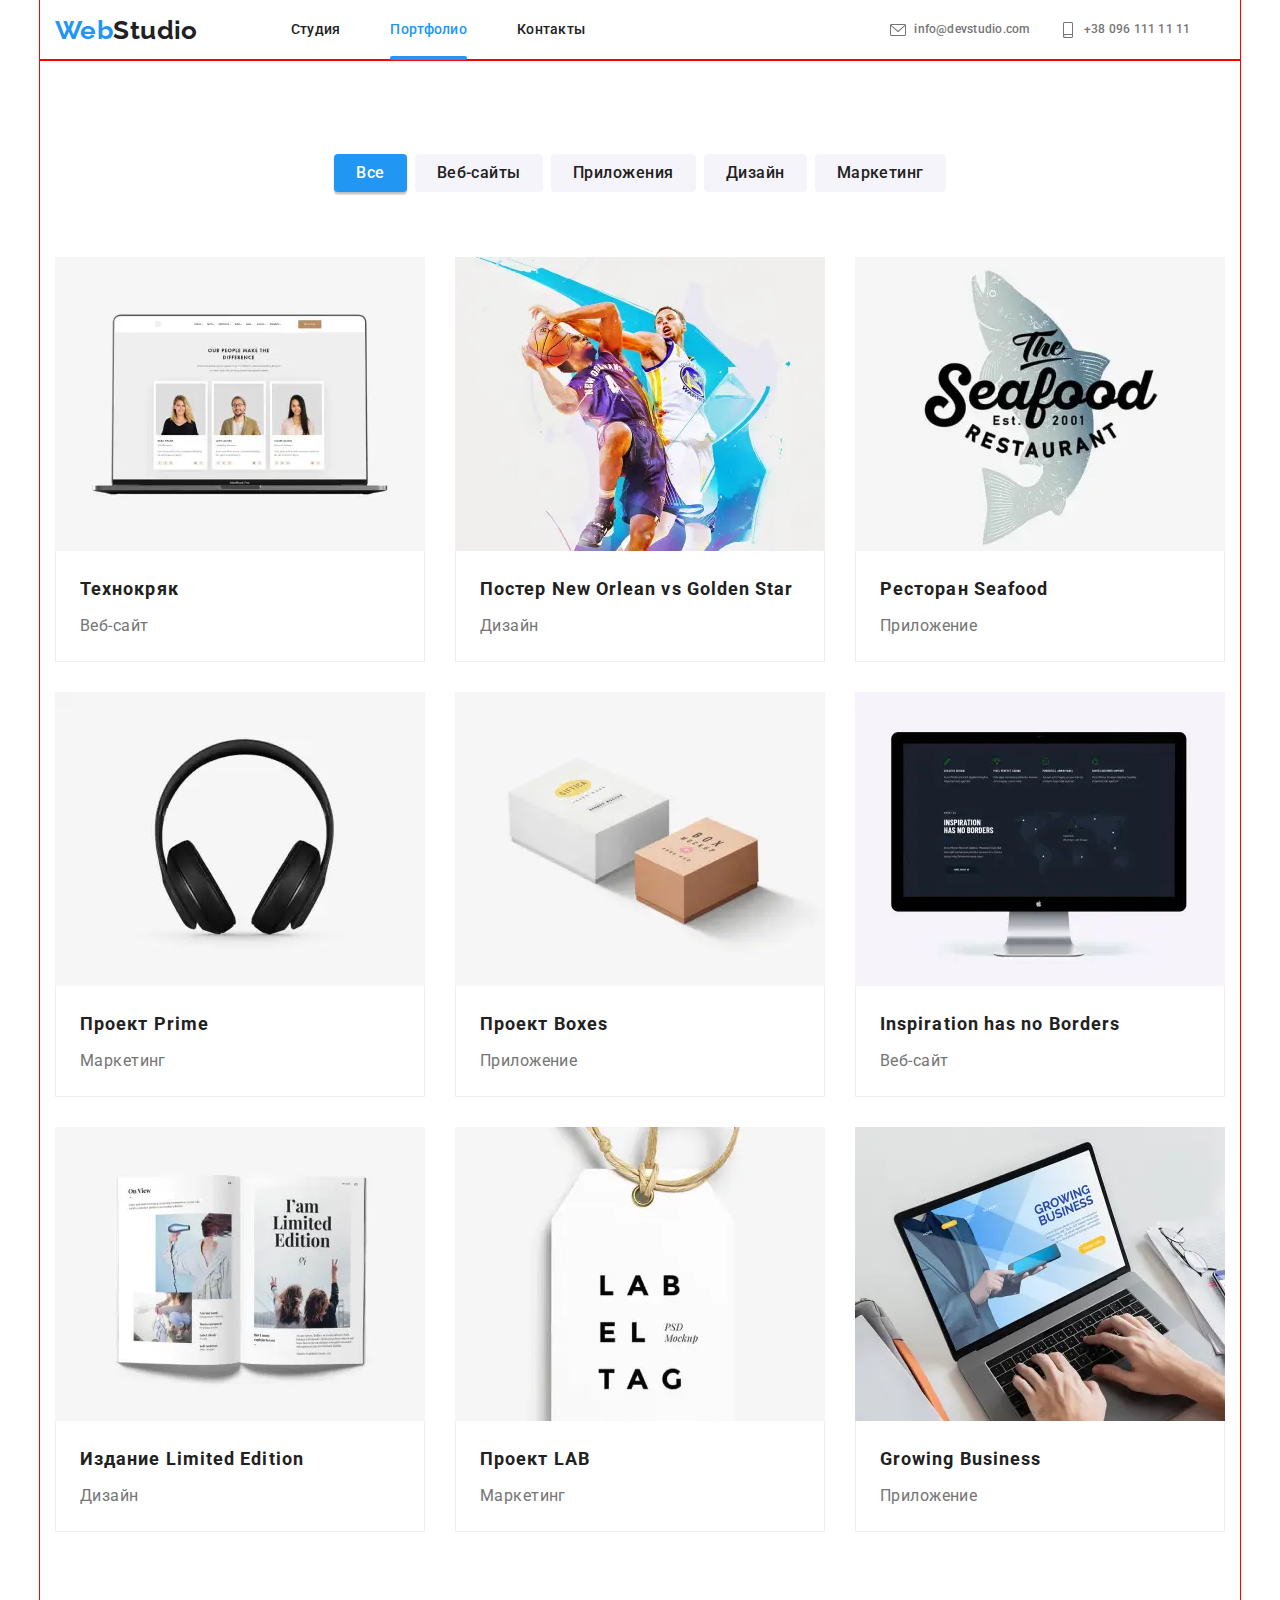
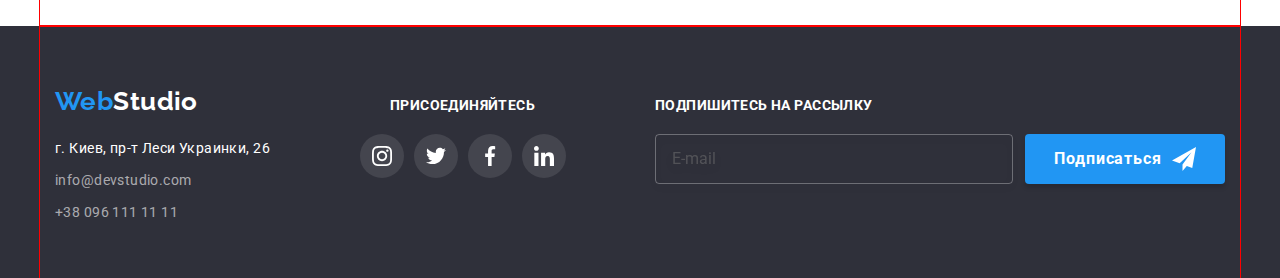
==== commit 61f6054d: "сделана страница портфолио и модалка" ====
--- a/portfolio.html
+++ b/portfolio.html
@@ -440,58 +440,56 @@
     <!-- Footer -->
 <footer class="page-footer">
     <div class="section__container footer-container">
-        <div class="tablet-ftr-wrapper">
-            <div class="ftr-address-wrapper">
-                <a href="#" class="footer-logo">
-                    <span class="footer-logo-colorized">Web</span>Studio
-                </a>
-                <address class="footer-address">
-                    <p class="location">г. Киев, пр-т Леси Украинки, 26</p>
-                    <ul class="ftr-contact">
-                        <li class="ftr-contact__item">
-                            <a href="mailto:info@devstudio.com" class="ftr-contact__link">info@devstudio.com
-                            </a>
-                        </li>
-                        <li class="ftr-contact__item">
-                            <a href="tel:+380961111111" class="ftr-contact__link">+38 096 111 11 11
-                            </a>
-                        </li>
-                    </ul>
-                </address>
-            </div>
-            <div class="ftr-socials-wrapper">
-                <p class="appeal">присоединяйтесь</p>
-                <ul class="socials">
-                    <li class="socials__item">
-                        <a href="" class="socials__link">
-                            <svg class="socials__icon">
-                                <use href="./images/sprite.svg#instagram"></use>
-                            </svg>
+        <div class="ftr-address-wrapper">
+            <a href="#" class="footer-logo">
+                <span class="footer-logo-colorized">Web</span>Studio
+            </a>
+            <address class="footer-address">
+                <p class="location">г. Киев, пр-т Леси Украинки, 26</p>
+                <ul class="ftr-contact">
+                    <li class="ftr-contact__item">
+                        <a href="mailto:info@devstudio.com" class="ftr-contact__link">info@devstudio.com
                         </a>
                     </li>
-                    <li class="socials__item">
-                        <a href="" class="socials__link">
-                            <svg class="socials__icon">
-                                <use href="./images/sprite.svg#twitter"></use>
-                            </svg>
+                    <li class="ftr-contact__item">
+                        <a href="tel:+380961111111" class="ftr-contact__link">+38 096 111 11 11
                         </a>
                     </li>
-                    <li class="socials__item">
-                        <a href="" class="socials__link">
-                            <svg class="socials__icon">
-                                <use href="./images/sprite.svg#facebook"></use>
-                            </svg>
-                        </a>
-                    </li>
-                    <li class="socials__item">
-                        <a href="" class="socials__link">
-                            <svg class="socials__icon">
-                                <use href="./images/sprite.svg#linkedin"></use>
-                            </svg>
-                        </a>
-                    </li>
                 </ul>
-            </div>
+            </address>
+        </div>
+        <div class="ftr-socials-wrapper">
+            <p class="appeal">присоединяйтесь</p>
+            <ul class="socials">
+                <li class="socials__item">
+                    <a href="" class="socials__link">
+                        <svg class="socials__icon">
+                            <use href="./images/sprite.svg#instagram"></use>
+                        </svg>
+                    </a>
+                </li>
+                <li class="socials__item">
+                    <a href="" class="socials__link">
+                        <svg class="socials__icon">
+                            <use href="./images/sprite.svg#twitter"></use>
+                        </svg>
+                    </a>
+                </li>
+                <li class="socials__item">
+                    <a href="" class="socials__link">
+                        <svg class="socials__icon">
+                            <use href="./images/sprite.svg#facebook"></use>
+                        </svg>
+                    </a>
+                </li>
+                <li class="socials__item">
+                    <a href="" class="socials__link">
+                        <svg class="socials__icon">
+                            <use href="./images/sprite.svg#linkedin"></use>
+                        </svg>
+                    </a>
+                </li>
+            </ul>
         </div>
         <form name="subscription" class="subscription">
             <label for="user_mail" class="subscription__title">Подпишитесь на рассылку</label>
--- a/css/main.min.css
+++ b/css/main.min.css
@@ -1,2 +1,2 @@
-.mob-menu__nav__link,.mob-menu__tel__link,.mob-menu__mail__link,.mob-menu__socials__link,.ftr-contact__link,.socials__link,.client__link,.form__checkbox__contract-link,.portfolio__link{text-decoration:none}.ftr-contact,.advantage,.member,.socials,.client,.filter,.portfolio{padding:0;margin:0;list-style:none}.location,.appeal,.advantage__text,.member__position,.portfolio__filter,.overlay__text{margin:0;padding:0}.header-logo,.footer-logo{font-family:Raleway;font-size:26px;line-height:1.19;font-weight:700;text-decoration:none}.button-primary--footer,.button-primary--hero,.button-primary{display:-webkit-box;display:-ms-flexbox;display:flex;-webkit-box-align:center;-ms-flex-align:center;align-items:center;-webkit-box-pack:center;-ms-flex-pack:center;justify-content:center;width:200px;height:50px;border-radius:4px;border:none;font-weight:700;font-size:16px;line-height:1.88;letter-spacing:0.06em;color:#fff;-webkit-box-shadow:0px 4px 4px rgba(0,0,0,0.15);box-shadow:0px 4px 4px rgba(0,0,0,0.15);background-color:#2196f3;cursor:pointer}*,*::before,*::after{-webkit-box-sizing:border-box;box-sizing:border-box}body{background-color:#fff;color:#757575;font-family:Roboto,sans-serif;letter-spacing:0.03em;font-size:14px;line-height:1.71}.section__container{padding:0 15px;margin:0 auto;outline:1px solid red}@media screen and (max-width: 480px){.section__container{width:480px;padding:60px 15px}}@media screen and (min-width: 768px){.section__container{width:768px}}@media screen and (min-width: 1200px){.section__container{width:1200px;padding:94px 15px}}.section__title{margin-top:0;font-weight:bold;line-height:1.17;text-align:center;color:#212121}@media screen and (min-width: 480px){.section__title{margin-bottom:30px;font-size:28px}}@media screen and (min-width: 1200px){.section__title{margin-bottom:50px;font-size:36px}}.mob-menu{z-index:2;position:absolute;top:0;left:0;opacity:0;visibility:hidden;pointer-events:none;width:100%;height:100vh;overflow:auto}.mob-menu.is-open{opacity:1;visibility:visible;pointer-events:auto;background-color:#fff}.mob-menu__container{position:relative;padding-top:48px;padding-bottom:48px;padding-left:40px}.mob-menu__close-btn{position:absolute;top:10px;right:15px;display:-webkit-box;display:-ms-flexbox;display:flex;-webkit-box-align:center;-ms-flex-align:center;align-items:center;-webkit-box-pack:center;-ms-flex-pack:center;justify-content:center;padding:0;border:0;-webkit-box-sizing:border-box;box-sizing:border-box;background-color:transparent;line-height:0}.mob-menu__close-icon{display:block;fill:#212121}.mob-menu__close-btn:active .mob-menu__close-icon{fill:#2196f3}.mob-menu__nav{padding:0;margin:0 0 302px 0;list-style:none}.mob-menu__nav__item{margin-bottom:32px}.mob-menu__nav__link{font-weight:500;letter-spacing:0.02em;font-size:40px;line-height:1.18;color:#212121}.mob-menu__nav__link--current{color:#2196f3}.mob-menu__tel{margin-bottom:32px}.mob-menu__tel__link{font-weight:500;font-size:34px;line-height:1.18;letter-spacing:0.02em;color:#2196f3}.mob-menu__mail{margin-bottom:64px}.mob-menu__mail__link{font-weight:500;font-size:24px;line-height:1.18;letter-spacing:0.02em;color:#757575}.mob-menu__socials{display:-webkit-box;display:-ms-flexbox;display:flex;padding:0;margin:0;list-style:none}.mob-menu__socials__item:not(:last-child){padding-right:10px}.mob-menu__socials__item+.mob-menu__socials__item{padding-left:10px;border-left:1px solid rgba(33,33,33,0.2)}.mob-menu__socials__link{font-weight:500;font-size:18px;line-height:1.22;letter-spacing:0.02em;color:#2196f3}.site-nav{display:none}.contact{display:none}.header-container{display:-webkit-box;display:-ms-flexbox;display:flex;-webkit-box-pack:justify;-ms-flex-pack:justify;justify-content:space-between;-webkit-box-align:center;-ms-flex-align:center;align-items:center;height:60px;padding:0 15px}.header-logo{font-size:24px;color:#212121}.header-logo-colorized{color:#2196f3}.menu-btn{display:-webkit-box;display:-ms-flexbox;display:flex;-webkit-box-align:center;-ms-flex-align:center;align-items:center;-webkit-box-pack:center;-ms-flex-pack:center;justify-content:center;padding:0;border:0;-webkit-box-sizing:border-box;box-sizing:border-box;background-color:transparent;line-height:0}.menu-btn__icon{display:block;fill:#212121}.menu-btn:active .menu-btn__icon{fill:#2196f3}@media screen and (min-width: 768px){.menu-btn{display:none}.nav-group{display:-webkit-box;display:-ms-flexbox;display:flex;-webkit-box-align:center;-ms-flex-align:center;align-items:center}.site-nav{display:-webkit-box;display:-ms-flexbox;display:flex;list-style:none;margin-left:88px;padding:0}.site-nav__item{position:relative}.site-nav__item+.site-nav__item{margin-left:50px}.site-nav__link{display:block;padding:22px 0;color:#212121;font-weight:500;font-size:14px;line-height:1.14;letter-spacing:0.02em;text-decoration:none}.site-nav__link--current{color:#2196f3}.site-nav__link--current::after{content:'';position:absolute;bottom:0;left:0;width:100%;height:4px;border-radius:2px;background-color:#2196f3}.contact{display:-webkit-box;display:-ms-flexbox;display:flex;-webkit-box-orient:vertical;-webkit-box-direction:normal;-ms-flex-direction:column;flex-direction:column;margin:0;padding:0;list-style:none}.contact__item:first-child{margin-bottom:10px}.contact__link{text-decoration:none;display:-webkit-box;display:-ms-flexbox;display:flex;color:#757575;font-weight:500;font-size:12px;line-height:1.17;letter-spacing:0.02em}.contact__icon{width:16px;height:16px;margin-right:8px;fill:currentColor}}.page-footer{background-color:#2f303a}.ftr-address-wrapper{display:block;text-align:center;margin-bottom:60px}.footer-logo{display:block;margin-bottom:20px;font-size:24px;color:#fff}.footer-logo-colorized{color:#2196f3}.location{margin-bottom:8px;font-style:normal;line-height:1.71;color:#fff}.ftr-contact__item:first-child{margin-bottom:8px}.ftr-contact__link{font-style:normal;line-height:1.71;color:rgba(255,255,255,0.6)}.ftr-contact__link:active{color:#fff}.ftr-socials-wrapper{display:block;text-align:center;margin-bottom:60px}.appeal{margin-bottom:20px;line-height:1.17;font-weight:700;text-transform:uppercase;color:#fff}.subscription{display:block;text-align:center}.subscription__title{line-height:1.17;font-weight:700;text-transform:uppercase;color:#fff}.signup{display:block;text-align:center}.signup__mail{width:450px;height:50px;padding-left:16px;margin:20px 0 20px;font-size:16px;line-height:1.25;color:rgba(255,255,255,0.6);background-color:transparent;border:1px solid rgba(255,255,255,0.3);-webkit-box-sizing:border-box;box-sizing:border-box;-webkit-filter:drop-shadow(0px 4px 4px rgba(0,0,0,0.15));filter:drop-shadow(0px 4px 4px rgba(0,0,0,0.15));border-radius:4px}.signup__icon{display:inline-block;width:24px;height:24px;margin-left:10px;background-color:transparent}.button-primary--footer{margin:0 auto}@media screen and (min-width: 768px){.tablet-ftr-wrapper{display:-webkit-box;display:-ms-flexbox;display:flex;-webkit-box-align:center;-ms-flex-align:center;align-items:center;-ms-flex-pack:distribute;justify-content:space-around}}.hero{max-width:480px;margin:0 auto;padding-top:118px;padding-bottom:118px;background-color:#c4c4c4;background-size:contain;background-image:-webkit-gradient(linear, left top, left bottom, from(rgba(47,48,58,0.4)), to(rgba(47,48,58,0.4))),url(../../../images/mob/Hero.jpg);background-image:linear-gradient(rgba(47,48,58,0.4), rgba(47,48,58,0.4)),url(../../../images/mob/Hero.jpg)}@media screen and (min-device-pixel-ratio: 2), screen and (-webkit-min-device-pixel-ratio: 2), screen and (min-resolution: 192dpi), screen and (min-resolution: 2dppx){.hero{background-image:url(../../../images/mob/Hero@2x.jpg)}}.hero__title{margin:0 auto 30px;max-width:360px;font-weight:900;font-size:26px;line-height:1.62;text-align:center;letter-spacing:0.06em;text-transform:uppercase;color:#fff}@media screen and (min-width: 768px){.hero{max-width:768px;background-image:-webkit-gradient(linear, left top, left bottom, from(rgba(47,48,58,0.4)), to(rgba(47,48,58,0.4))),url(../../../images/tab/Hero.jpg);background-image:linear-gradient(rgba(47,48,58,0.4), rgba(47,48,58,0.4)),url(../../../images/tab/Hero.jpg)}}@media screen and (min-width: 768px) and (min-device-pixel-ratio: 2), screen and (min-width: 768px) and (-webkit-min-device-pixel-ratio: 2), screen and (min-width: 768px) and (min-resolution: 192dpi), screen and (min-width: 768px) and (min-resolution: 2dppx){.hero{background-image:url(../../../images/tab/Hero@2x.jpg)}}.button-primary--hero{margin:0 auto;-webkit-transition:background-color 250ms cubic-bezier(0.4, 0, 0.2, 1);transition:background-color 250ms cubic-bezier(0.4, 0, 0.2, 1)}.button-primary--hero:hover,.button-primary--hero:focus{background-color:#188ce8}.advantage__title{margin-top:0;margin-bottom:10px;text-align:center;font-weight:bold;line-height:1.14;text-transform:uppercase;color:#212121}.advantage__item{margin-bottom:30px}.advantage__item:last-child{margin-bottom:0%}.icon-wrapper{display:-webkit-box;display:-ms-flexbox;display:flex;-webkit-box-align:center;-ms-flex-align:center;align-items:center;-webkit-box-pack:center;-ms-flex-pack:center;justify-content:center;margin-bottom:30px;max-width:450px;height:120px;border-radius:4px;background-color:#f5f4fa}.section__title--hide{display:none}@media screen and (min-width: 768px){.advantage{display:-webkit-box;display:-ms-flexbox;display:flex;-ms-flex-wrap:wrap;flex-wrap:wrap}.advantage__item{max-width:354px}.advantage__item:nth-child(2n){margin-left:30px}.advantage__item:nth-last-child(-n+2){margin-bottom:0}}.mobile-hide{display:none}.section--dimm{background-color:#f5f4fa}.member__image{display:block;width:100%}.member__name{font-weight:500;font-size:16px;line-height:1.19;text-align:center;margin-top:0;margin-bottom:10px;color:#212121}.member__position{margin-bottom:16px;font-size:16px;line-height:1.19;text-align:center}.member__item{max-width:100%;-webkit-box-shadow:0px 1px 3px rgba(0,0,0,0.12),0px 1px 1px rgba(0,0,0,0.14),0px 2px 1px rgba(0,0,0,0.2);box-shadow:0px 1px 3px rgba(0,0,0,0.12),0px 1px 1px rgba(0,0,0,0.14),0px 2px 1px rgba(0,0,0,0.2);border-radius:0px 0px 4px 4px;background-color:#fff;margin-bottom:30px}.member-wrapper{padding:30px 0 24px}.socials{display:-webkit-box;display:-ms-flexbox;display:flex;-webkit-box-pack:center;-ms-flex-pack:center;justify-content:center}.socials__item+.socials__item{margin-left:10px}.socials__link{display:-webkit-box;display:-ms-flexbox;display:flex;-webkit-box-align:center;-ms-flex-align:center;align-items:center;-webkit-box-pack:center;-ms-flex-pack:center;justify-content:center;width:44px;height:44px;border-radius:50px;background-color:rgba(255,255,255,0.1)}.socials__item:active .socials__link{background-color:#2196f3}.socials__icon{display:inline-block;width:20px;height:20px;fill:#fff}.socials__icon--grey{fill:#afb1b8}.socials__item:active .socials__icon{fill:#fff}@media screen and (min-width: 768px){.member{display:-webkit-box;display:-ms-flexbox;display:flex;-ms-flex-wrap:wrap;flex-wrap:wrap}.member__item{width:354px}.member__item:nth-child(2n){margin-left:30px}.member__item:nth-last-child(-n+2){margin-bottom:0}}.client{display:-webkit-box;display:-ms-flexbox;display:flex;-ms-flex-wrap:wrap;flex-wrap:wrap;-webkit-box-sizing:border-box;box-sizing:border-box}.client__item:nth-child(2n){margin-left:30px}.client__item{margin-bottom:30px}.client__link{display:-webkit-box;display:-ms-flexbox;display:flex;-webkit-box-align:center;-ms-flex-align:center;align-items:center;-webkit-box-pack:center;-ms-flex-pack:center;justify-content:center;width:210px;height:92px;border:1px solid #afb1b8;-webkit-box-sizing:border-box;box-sizing:border-box;border-radius:4px;-webkit-transition:border-color 250ms cubic-bezier(0.4, 0, 0.2, 1);transition:border-color 250ms cubic-bezier(0.4, 0, 0.2, 1)}.client__link:active{border-color:#2196f3}.client__icon{fill:#afb1b8}.client__link:active .client__icon{fill:#2196f3}@media screen and (min-width: 768px){.client{-webkit-box-align:center;-ms-flex-align:center;align-items:center;-webkit-box-pack:center;-ms-flex-pack:center;justify-content:center}.client__item{margin-left:30px}.client__item:nth-child(3n+1){margin-left:0}.client__item:nth-last-child(-n+3){margin-bottom:0}.client__link{width:226px}}input:focus-visible,textarea:focus-visible{outline:none}.backdrop{position:fixed;top:0;left:0;display:block;width:100%;height:100%;background-color:rgba(0,0,0,0.2);-webkit-transition:opacity 250ms cubic-bezier(0.4, 0, 0.2, 1),-webkit-transform 250ms cubic-bezier(0.4, 0, 0.2, 1);transition:opacity 250ms cubic-bezier(0.4, 0, 0.2, 1),-webkit-transform 250ms cubic-bezier(0.4, 0, 0.2, 1);transition:opacity 250ms cubic-bezier(0.4, 0, 0.2, 1),transform 250ms cubic-bezier(0.4, 0, 0.2, 1);transition:opacity 250ms cubic-bezier(0.4, 0, 0.2, 1),transform 250ms cubic-bezier(0.4, 0, 0.2, 1),-webkit-transform 250ms cubic-bezier(0.4, 0, 0.2, 1)}.backdrop--is-hidden{opacity:0;-webkit-transform:scale(0);transform:scale(0);pointer-events:none}.window{position:absolute;top:50%;left:50%;-webkit-transform:translate(-50%, -50%);transform:translate(-50%, -50%);width:450px;height:609px;padding:40px;background-color:#fff;-webkit-box-shadow:0px 1px 3px rgba(0,0,0,0.12),0px 1px 1px rgba(0,0,0,0.14),0px 2px 1px rgba(0,0,0,0.2);box-shadow:0px 1px 3px rgba(0,0,0,0.12),0px 1px 1px rgba(0,0,0,0.14),0px 2px 1px rgba(0,0,0,0.2);border-radius:4px}.window__title{margin:0;font-weight:bold;font-size:20px;line-height:1.5;text-align:center;color:#212121}.window__close-button{position:absolute;display:-webkit-box;display:-ms-flexbox;display:flex;-webkit-box-align:center;-ms-flex-align:center;align-items:center;-webkit-box-pack:center;-ms-flex-pack:center;justify-content:center;top:8px;right:8px;width:30px;height:30px;background-image:url(../images/close.svg);background-color:transparent;border:none;cursor:pointer;-webkit-transition:background-image 250ms cubic-bezier(0.4, 0, 0.2, 1);transition:background-image 250ms cubic-bezier(0.4, 0, 0.2, 1)}.window__close-button:hover,.window__close-button:focus{background-image:url(../images/close-active.svg)}.input-wrapper{position:relative}.form__field{display:-webkit-box;display:-ms-flexbox;display:flex;-webkit-box-orient:vertical;-webkit-box-direction:normal;-ms-flex-direction:column;flex-direction:column;margin-bottom:10px}.form__field__lable{margin-bottom:4px;font-size:12px;line-height:1.17;letter-spacing:0.01em;color:#757575}.form__field__input{width:100%;height:40px;padding-left:42px;border:1px solid rgba(33,33,33,0.2);border-radius:4px;-webkit-transition:border-color 250ms cubic-bezier(0.4, 0, 0.2, 1);transition:border-color 250ms cubic-bezier(0.4, 0, 0.2, 1)}.form__field__input:focus-within{outline:transparent;border-color:#2196f3}.form__field__icon{position:absolute;top:50%;left:12px;-webkit-transform:translateY(-50%);transform:translateY(-50%);width:18px;height:18px;fill:#212121;-webkit-transition:fill 250ms cubic-bezier(0.4, 0, 0.2, 1);transition:fill 250ms cubic-bezier(0.4, 0, 0.2, 1)}.form__field__input:focus+.form__field__icon{fill:#2196f3}::-webkit-input-placeholder{color:rgba(117,117,117,0.5)}:-ms-input-placeholder{color:rgba(117,117,117,0.5)}::-ms-input-placeholder{color:rgba(117,117,117,0.5)}::placeholder{color:rgba(117,117,117,0.5)}.form__comment{display:-webkit-box;display:-ms-flexbox;display:flex;-webkit-box-orient:vertical;-webkit-box-direction:normal;-ms-flex-direction:column;flex-direction:column}.form__comment__lable{margin-bottom:4px;font-size:12px;line-height:1.17;letter-spacing:0.01em}.form__comment__textarea{width:100%;height:120px;padding:12px 16px;resize:none;margin-bottom:20px;font-size:12px;line-height:1.17;letter-spacing:0.01em;border:1px solid rgba(33,33,33,0.2);border-radius:4px;-webkit-transition:border-color 250ms cubic-bezier(0.4, 0, 0.2, 1);transition:border-color 250ms cubic-bezier(0.4, 0, 0.2, 1)}.form__comment__textarea:focus{outline:transparent;border-color:#2196f3}.form__checkbox{display:block;text-align:center;margin-bottom:30px}.form__checkbox__label{display:inline-block;font-size:12px;line-height:1.17}.form__checkbox__contract-link{font-size:12px;line-height:1.17;color:#2196f3}.form__checkbox__standart{-webkit-appearance:none;-moz-appearance:none;appearance:none;position:absolute}.form__checkbox__custom{display:inline-block;min-width:16px;height:15px;margin-right:7px;border:2px solid #212121;border-radius:4px;overflow:hidden;-webkit-transition:background-color 250ms cubic-bezier(0.4, 0, 0.2, 1),background-image 250ms cubic-bezier(0.4, 0, 0.2, 1),border-color 250ms cubic-bezier(0.4, 0, 0.2, 1);transition:background-color 250ms cubic-bezier(0.4, 0, 0.2, 1),background-image 250ms cubic-bezier(0.4, 0, 0.2, 1),border-color 250ms cubic-bezier(0.4, 0, 0.2, 1)}.form__checkbox__standart:checked+.form__checkbox__custom{border-color:transparent;background-color:#2196f3;background-image:url(../images/checkbox.svg);background-size:contain;background-position:center;background-repeat:no-repeat;background-origin:border-box}.button-primary--modal-wind{margin:0 auto}.filter{display:-webkit-box;display:-ms-flexbox;display:flex;-ms-flex-wrap:wrap;flex-wrap:wrap;-webkit-box-pack:left;-ms-flex-pack:left;justify-content:left;margin-bottom:40px}.filter__item:not(:last-child){margin-right:8px}.filter__item:not(:nth-last-child(-n+2)){margin-bottom:15px}.button-secondary{display:inline-block;padding:6px 22px;border-radius:4px;border:none;color:#212121;background-color:#f5f4fa;font-family:inherit;font-weight:500;font-size:16px;line-height:1.63;text-align:center;letter-spacing:0.03em;cursor:pointer;-webkit-transition:background-color 250ms cubic-bezier(0.4, 0, 0.2, 1),color 250ms cubic-bezier(0.4, 0, 0.2, 1),-webkit-box-shadow 250ms cubic-bezier(0.4, 0, 0.2, 1);transition:background-color 250ms cubic-bezier(0.4, 0, 0.2, 1),color 250ms cubic-bezier(0.4, 0, 0.2, 1),-webkit-box-shadow 250ms cubic-bezier(0.4, 0, 0.2, 1);transition:background-color 250ms cubic-bezier(0.4, 0, 0.2, 1),color 250ms cubic-bezier(0.4, 0, 0.2, 1),box-shadow 250ms cubic-bezier(0.4, 0, 0.2, 1);transition:background-color 250ms cubic-bezier(0.4, 0, 0.2, 1),color 250ms cubic-bezier(0.4, 0, 0.2, 1),box-shadow 250ms cubic-bezier(0.4, 0, 0.2, 1),-webkit-box-shadow 250ms cubic-bezier(0.4, 0, 0.2, 1)}.button-secondary:hover,.button-secondary:focus,.button-secondary--current{color:#fff;background-color:#2196f3;-webkit-box-shadow:0px 3px 1px rgba(0,0,0,0.1),0px 1px 2px rgba(0,0,0,0.08),0px 2px 2px rgba(0,0,0,0.12);box-shadow:0px 3px 1px rgba(0,0,0,0.1),0px 1px 2px rgba(0,0,0,0.08),0px 2px 2px rgba(0,0,0,0.12)}@media screen and (min-width: 768px){.filter{-webkit-box-pack:center;-ms-flex-pack:center;justify-content:center;margin-bottom:30px}}.image-thumb{max-width:450px;position:relative;overflow:hidden}.text-wrapper{display:block;-webkit-box-flex:1;-ms-flex-positive:1;flex-grow:1;width:450px;padding:20px 24px;border:1px solid #eee;border-top:none}.portfolio{-webkit-box-sizing:border-box;box-sizing:border-box}.portfolio__item{margin:0 auto 30px;max-width:450px}.portfolio__item:last-child{margin-bottom:0}.portfolio__link{display:-webkit-box;display:-ms-flexbox;display:flex;-webkit-box-orient:vertical;-webkit-box-direction:normal;-ms-flex-direction:column;flex-direction:column;height:100%;width:100%}.portfolio__link:hover,.portfolio__link:focus{-webkit-box-shadow:0px 1px 1px rgba(0,0,0,0.12),0px 4px 4px rgba(0,0,0,0.06),1px 4px 6px rgba(0,0,0,0.16);box-shadow:0px 1px 1px rgba(0,0,0,0.12),0px 4px 4px rgba(0,0,0,0.06),1px 4px 6px rgba(0,0,0,0.16)}.portfolio__image{display:block}.portfolio__title{margin-bottom:4px;margin-top:0;color:#212121;font-weight:700;font-size:18px;line-height:2;letter-spacing:0.06em}.portfolio__filter{color:#757575;font-size:16px;line-height:1.88}.overlay{position:absolute;bottom:0;left:0;-webkit-box-align:center;-ms-flex-align:center;align-items:center;-webkit-transform:translateY(100%);transform:translateY(100%);padding:63px 24px;width:100%;height:100%;background-color:rgba(33,150,243,0.9);-webkit-transition:-webkit-transform 250ms cubic-bezier(0.4, 0, 0.2, 1),-webkit-box-shadow 250ms cubic-bezier(0.4, 0, 0.2, 1);transition:-webkit-transform 250ms cubic-bezier(0.4, 0, 0.2, 1),-webkit-box-shadow 250ms cubic-bezier(0.4, 0, 0.2, 1);transition:transform 250ms cubic-bezier(0.4, 0, 0.2, 1),box-shadow 250ms cubic-bezier(0.4, 0, 0.2, 1);transition:transform 250ms cubic-bezier(0.4, 0, 0.2, 1),box-shadow 250ms cubic-bezier(0.4, 0, 0.2, 1),-webkit-transform 250ms cubic-bezier(0.4, 0, 0.2, 1),-webkit-box-shadow 250ms cubic-bezier(0.4, 0, 0.2, 1)}.overlay__text{font-size:18px;line-height:1.56;color:#fff}.portfolio__link:hover .overlay{-webkit-transform:translateY(0%);transform:translateY(0%)}@media screen and (min-width: 768px) and (max-width: 1199px){.portfolio{display:-webkit-box;display:-ms-flexbox;display:flex;-ms-flex-wrap:wrap;flex-wrap:wrap}.portfolio__item{-webkit-box-flex:1;-ms-flex-positive:1;flex-grow:1;margin:0 0 30px 0;width:354px}.portfolio__item:nth-child(2n){margin-left:30px}.portfolio__link{width:354px}.text-wrapper{width:354px}}
+.mob-menu__nav__link,.mob-menu__tel__link,.mob-menu__mail__link,.mob-menu__socials__link,.ftr-contact__link,.socials__link,.client__link,.form__checkbox__contract-link,.portfolio__link{text-decoration:none}.ftr-contact,.advantage,.member,.socials,.client,.filter,.portfolio{padding:0;margin:0;list-style:none}.location,.appeal,.advantage__text,.member__position,.portfolio__filter,.overlay__text{margin:0;padding:0}.header-logo,.footer-logo{font-family:Raleway;font-size:26px;line-height:1.19;font-weight:700;text-decoration:none}.button-primary--footer,.button-primary--hero,.button-primary{display:-webkit-box;display:-ms-flexbox;display:flex;-webkit-box-align:center;-ms-flex-align:center;align-items:center;-webkit-box-pack:center;-ms-flex-pack:center;justify-content:center;width:200px;height:50px;border-radius:4px;border:none;font-weight:700;font-size:16px;line-height:1.88;letter-spacing:0.06em;color:#fff;-webkit-box-shadow:0px 4px 4px rgba(0,0,0,0.15);box-shadow:0px 4px 4px rgba(0,0,0,0.15);background-color:#2196f3;cursor:pointer}*,*::before,*::after{-webkit-box-sizing:border-box;box-sizing:border-box}body{background-color:#fff;color:#757575;font-family:Roboto,sans-serif;letter-spacing:0.03em;font-size:14px;line-height:1.71}.section__container{padding:0 15px;margin:0 auto;outline:1px solid red}@media screen and (min-width: 480px){.section__container{width:480px;padding:60px 15px}}@media screen and (min-width: 768px){.section__container{width:768px}}@media screen and (min-width: 1200px){.section__container{width:1200px;padding:94px 15px}}.section__title{margin-top:0;font-weight:bold;line-height:1.17;text-align:center;color:#212121}@media screen and (min-width: 480px){.section__title{margin-bottom:30px;font-size:28px}}@media screen and (min-width: 1200px){.section__title{margin-bottom:50px;font-size:36px}}.mob-menu{z-index:2;position:absolute;top:0;left:0;opacity:0;visibility:hidden;pointer-events:none;width:100%;height:100vh;overflow:auto}.mob-menu.is-open{opacity:1;visibility:visible;pointer-events:auto;background-color:#fff}.mob-menu__container{position:relative;padding-top:48px;padding-bottom:48px;padding-left:40px}.mob-menu__close-btn{position:absolute;top:10px;right:15px;display:-webkit-box;display:-ms-flexbox;display:flex;-webkit-box-align:center;-ms-flex-align:center;align-items:center;-webkit-box-pack:center;-ms-flex-pack:center;justify-content:center;padding:0;border:0;-webkit-box-sizing:border-box;box-sizing:border-box;background-color:transparent;line-height:0}.mob-menu__close-icon{display:block;fill:#212121}.mob-menu__close-btn:active .mob-menu__close-icon{fill:#2196f3}.mob-menu__nav{padding:0;margin:0 0 302px 0;list-style:none}.mob-menu__nav__item{margin-bottom:32px}.mob-menu__nav__link{font-weight:500;letter-spacing:0.02em;font-size:40px;line-height:1.18;color:#212121}.mob-menu__nav__link--current{color:#2196f3}.mob-menu__tel{margin-bottom:32px}.mob-menu__tel__link{font-weight:500;font-size:34px;line-height:1.18;letter-spacing:0.02em;color:#2196f3}.mob-menu__mail{margin-bottom:64px}.mob-menu__mail__link{font-weight:500;font-size:24px;line-height:1.18;letter-spacing:0.02em;color:#757575}.mob-menu__socials{display:-webkit-box;display:-ms-flexbox;display:flex;padding:0;margin:0;list-style:none}.mob-menu__socials__item:not(:last-child){padding-right:10px}.mob-menu__socials__item+.mob-menu__socials__item{padding-left:10px;border-left:1px solid rgba(33,33,33,0.2)}.mob-menu__socials__link{font-weight:500;font-size:18px;line-height:1.22;letter-spacing:0.02em;color:#2196f3}.site-nav{display:none}.contact{display:none}.header-container{display:-webkit-box;display:-ms-flexbox;display:flex;-webkit-box-pack:justify;-ms-flex-pack:justify;justify-content:space-between;-webkit-box-align:center;-ms-flex-align:center;align-items:center;height:60px;padding:0 15px}.header-logo{font-size:24px;color:#212121}.header-logo-colorized{color:#2196f3}.menu-btn{display:-webkit-box;display:-ms-flexbox;display:flex;-webkit-box-align:center;-ms-flex-align:center;align-items:center;-webkit-box-pack:center;-ms-flex-pack:center;justify-content:center;padding:0;border:0;-webkit-box-sizing:border-box;box-sizing:border-box;background-color:transparent;line-height:0}.menu-btn__icon{display:block;fill:#212121}.menu-btn:active .menu-btn__icon{fill:#2196f3}@media screen and (min-width: 768px){.menu-btn{display:none}.nav-group{display:-webkit-box;display:-ms-flexbox;display:flex;-webkit-box-align:center;-ms-flex-align:center;align-items:center;height:60px}.site-nav{display:-webkit-box;display:-ms-flexbox;display:flex;list-style:none;height:60px;margin:0 0 0 88px;padding:0}.site-nav__item{position:relative}.site-nav__item+.site-nav__item{margin-left:50px}.site-nav__link{display:block;padding:22px 0;color:#212121;font-weight:500;font-size:14px;line-height:1.14;letter-spacing:0.02em;text-decoration:none;-webkit-transition:color 250ms cubic-bezier(0.4, 0, 0.2, 1);transition:color 250ms cubic-bezier(0.4, 0, 0.2, 1)}.site-nav__link--current{color:#2196f3}.site-nav__link--current::after{content:'';position:absolute;bottom:0;left:0;width:100%;height:4px;border-radius:2px;background-color:#2196f3}.contact{display:-webkit-box;display:-ms-flexbox;display:flex;-webkit-box-orient:vertical;-webkit-box-direction:normal;-ms-flex-direction:column;flex-direction:column;margin:0;padding:0;list-style:none}.contact__item:first-child{margin-bottom:10px}.contact__link{text-decoration:none;display:-webkit-box;display:-ms-flexbox;display:flex;color:#757575;font-weight:500;font-size:12px;line-height:1.17;letter-spacing:0.02em;-webkit-transition:color 250ms cubic-bezier(0.4, 0, 0.2, 1);transition:color 250ms cubic-bezier(0.4, 0, 0.2, 1)}.contact__icon{width:16px;height:16px;margin-right:8px;fill:currentColor}}@media screen and (min-width: 1200px){.header-container{-webkit-box-pack:start;-ms-flex-pack:start;justify-content:start}.header-logo{font-size:26px}.site-nav{margin-left:93px}.site-nav__link:hover,.site-nav__link:focus{color:#2196f3}.contact{-webkit-box-orient:horizontal;-webkit-box-direction:normal;-ms-flex-direction:row;flex-direction:row;margin-left:305px}.contact__link:hover,.contact__link:focus{color:#2196f3}.contact__item:first-child{margin-bottom:0px}.contact__item:last-child{margin-left:30px}}.page-footer{background-color:#2f303a}.ftr-address-wrapper{display:block;text-align:center;margin-bottom:60px}.footer-logo{display:block;margin-bottom:20px;font-size:24px;color:#fff}.footer-logo-colorized{color:#2196f3}.location{margin-bottom:8px;font-style:normal;line-height:1.71;color:#fff}.ftr-contact__item:first-child{margin-bottom:8px}.ftr-contact__link{font-style:normal;line-height:1.71;color:rgba(255,255,255,0.6)}.ftr-contact__link:active{color:#fff}.ftr-socials-wrapper{display:block;text-align:center;margin-bottom:60px}.appeal{margin-bottom:20px;line-height:1.17;font-weight:700;text-transform:uppercase;color:#fff}.subscription{display:-webkit-box;display:-ms-flexbox;display:flex;-webkit-box-orient:vertical;-webkit-box-direction:normal;-ms-flex-direction:column;flex-direction:column;text-align:center}.subscription__title{margin-bottom:20px;line-height:1.17;font-weight:700;text-transform:uppercase;color:#fff}.signup{display:block;text-align:center}.signup__mail{width:450px;height:50px;padding-left:16px;margin-bottom:20px;font-size:16px;line-height:1.25;color:rgba(255,255,255,0.6);background-color:transparent;border:1px solid rgba(255,255,255,0.3);-webkit-box-sizing:border-box;box-sizing:border-box;-webkit-filter:drop-shadow(0px 4px 4px rgba(0,0,0,0.15));filter:drop-shadow(0px 4px 4px rgba(0,0,0,0.15));border-radius:4px}.signup__icon{display:inline-block;width:24px;height:24px;margin-left:10px;background-color:transparent}.button-primary--footer{margin:0 auto}@media screen and (min-width: 768px){.footer-container{display:-webkit-box;display:-ms-flexbox;display:flex;-ms-flex-wrap:wrap;flex-wrap:wrap;-ms-flex-pack:distribute;justify-content:space-around}}@media screen and (min-width: 1200px){.footer-container{display:-webkit-box;display:-ms-flexbox;display:flex;-webkit-box-align:baseline;-ms-flex-align:baseline;align-items:baseline;-webkit-box-pack:justify;-ms-flex-pack:justify;justify-content:space-between;height:252px;padding:60px 15px}.footer-logo{font-size:26px}.ftr-address-wrapper{text-align:left}.subscription{display:-webkit-box;display:-ms-flexbox;display:flex;-webkit-box-orient:vertical;-webkit-box-direction:normal;-ms-flex-direction:column;flex-direction:column;text-align:left}.button-primary--footer{margin-left:12px}.signup{display:-webkit-box;display:-ms-flexbox;display:flex}.signup__mail{width:358px;margin-bottom:0}}.hero{max-width:480px;margin:0 auto;padding-top:118px;padding-bottom:118px;background-color:#c4c4c4;background-size:contain;background-image:-webkit-gradient(linear, left top, left bottom, from(rgba(47,48,58,0.4)), to(rgba(47,48,58,0.4))),url(../../../images/mob/Hero.jpg);background-image:linear-gradient(rgba(47,48,58,0.4), rgba(47,48,58,0.4)),url(../../../images/mob/Hero.jpg)}@media screen and (min-device-pixel-ratio: 2), screen and (-webkit-min-device-pixel-ratio: 2), screen and (min-resolution: 192dpi), screen and (min-resolution: 2dppx){.hero{background-image:url(../../../images/mob/Hero@2x.jpg)}}.hero__title{margin:0 auto 30px;max-width:360px;font-weight:900;font-size:26px;line-height:1.62;text-align:center;letter-spacing:0.06em;text-transform:uppercase;color:#fff}@media screen and (min-width: 768px){.hero{max-width:768px;background-image:-webkit-gradient(linear, left top, left bottom, from(rgba(47,48,58,0.4)), to(rgba(47,48,58,0.4))),url(../../../images/tab/Hero.jpg);background-image:linear-gradient(rgba(47,48,58,0.4), rgba(47,48,58,0.4)),url(../../../images/tab/Hero.jpg)}}@media screen and (min-width: 768px) and (min-device-pixel-ratio: 2), screen and (min-width: 768px) and (-webkit-min-device-pixel-ratio: 2), screen and (min-width: 768px) and (min-resolution: 192dpi), screen and (min-width: 768px) and (min-resolution: 2dppx){.hero{background-image:url(../../../images/tab/Hero@2x.jpg)}}@media screen and (min-width: 1200px){.hero{max-width:1200px;background-image:-webkit-gradient(linear, left top, left bottom, from(rgba(47,48,58,0.4)), to(rgba(47,48,58,0.4))),url(../../../images/desk/Hero.jpg);background-image:linear-gradient(rgba(47,48,58,0.4), rgba(47,48,58,0.4)),url(../../../images/desk/Hero.jpg)}}@media screen and (min-width: 1200px) and (min-device-pixel-ratio: 2), screen and (min-width: 1200px) and (-webkit-min-device-pixel-ratio: 2), screen and (min-width: 1200px) and (min-resolution: 192dpi), screen and (min-width: 1200px) and (min-resolution: 2dppx){.hero{background-image:url(../../../images/desk/Hero@2x.jpg)}}.button-primary--hero{margin:0 auto;-webkit-transition:background-color 250ms cubic-bezier(0.4, 0, 0.2, 1);transition:background-color 250ms cubic-bezier(0.4, 0, 0.2, 1)}.button-primary--hero:hover,.button-primary--hero:focus{background-color:#188ce8}.advantage__title{margin-top:0;margin-bottom:10px;text-align:center;font-weight:bold;line-height:1.14;text-transform:uppercase;color:#212121}.advantage__item{margin-bottom:30px}.advantage__item:last-child{margin-bottom:0%}.icon-wrapper{display:-webkit-box;display:-ms-flexbox;display:flex;-webkit-box-align:center;-ms-flex-align:center;align-items:center;-webkit-box-pack:center;-ms-flex-pack:center;justify-content:center;margin-bottom:30px;max-width:450px;height:120px;border-radius:4px;background-color:#f5f4fa}.section__title--hide{display:none}@media screen and (min-width: 768px){.advantage{display:-webkit-box;display:-ms-flexbox;display:flex;-ms-flex-wrap:wrap;flex-wrap:wrap}.advantage__item{max-width:354px}.advantage__item:nth-child(2n){margin-left:30px}.advantage__item:nth-last-child(-n+2){margin-bottom:0}.advantage__title{text-align:left}}@media screen and (min-width: 1200px){.advantage{-ms-flex-wrap:nowrap;flex-wrap:nowrap}.advantage__item{max-width:270px;margin-bottom:0}.advantage__item+.advantage__item{margin-left:30px}}.section--none-top{display:none}@media screen and (min-width: 1200px){.section--none-top{display:block;padding-top:0}.feature{display:-webkit-box;display:-ms-flexbox;display:flex;list-style:none;margin:0;padding:0%;-webkit-box-pack:center;-ms-flex-pack:center;justify-content:center}.feature__item{position:relative}.feature__item+.feature__item{margin-left:30px}.feature__image{display:block}.feature__text{margin:0;padding:0}.feature-wrapper{position:absolute;display:block;bottom:0;left:0;text-align:center;padding-top:27px;padding-bottom:27px;width:100%;height:70px;font-weight:700;line-height:1.17;text-transform:uppercase;color:#fff;background-color:rgba(47,48,58,0.8)}}.section--dimm{background-color:#f5f4fa}.member__image{display:block;width:100%}.member__name{font-weight:500;font-size:16px;line-height:1.19;text-align:center;margin-top:0;margin-bottom:10px;color:#212121}.member__position{margin-bottom:16px;font-size:16px;line-height:1.19;text-align:center}.member__item{max-width:100%;-webkit-box-shadow:0px 1px 3px rgba(0,0,0,0.12),0px 1px 1px rgba(0,0,0,0.14),0px 2px 1px rgba(0,0,0,0.2);box-shadow:0px 1px 3px rgba(0,0,0,0.12),0px 1px 1px rgba(0,0,0,0.14),0px 2px 1px rgba(0,0,0,0.2);border-radius:0px 0px 4px 4px;background-color:#fff;margin-bottom:30px}.member-wrapper{padding:30px 0 24px}.socials{display:-webkit-box;display:-ms-flexbox;display:flex;-webkit-box-pack:center;-ms-flex-pack:center;justify-content:center}.socials__item+.socials__item{margin-left:10px}.socials__link{display:-webkit-box;display:-ms-flexbox;display:flex;-webkit-box-align:center;-ms-flex-align:center;align-items:center;-webkit-box-pack:center;-ms-flex-pack:center;justify-content:center;width:44px;height:44px;border-radius:50px;background-color:rgba(255,255,255,0.1);-webkit-transition:background-color 250ms cubic-bezier(0.4, 0, 0.2, 1);transition:background-color 250ms cubic-bezier(0.4, 0, 0.2, 1)}.socials__item:active .socials__link{background-color:#2196f3}.socials__icon{display:inline-block;width:20px;height:20px;fill:#fff;-webkit-transition:fill 250ms cubic-bezier(0.4, 0, 0.2, 1);transition:fill 250ms cubic-bezier(0.4, 0, 0.2, 1)}.socials__icon--grey{fill:#afb1b8}.socials__item:active .socials__icon{fill:#fff}@media screen and (min-width: 768px){.member{display:-webkit-box;display:-ms-flexbox;display:flex;-ms-flex-wrap:wrap;flex-wrap:wrap}.member__item{width:354px}.member__item:nth-child(2n){margin-left:30px}.member__item:nth-last-child(-n+2){margin-bottom:0}}@media screen and (min-width: 1200px){.member{-ms-flex-wrap:nowrap;flex-wrap:nowrap}.member__item{width:270px;margin-bottom:0}.member__item+.member__item{margin-left:30px}.socials__item:hover .socials__link{background-color:#2196f3}.socials__item:hover .socials__icon{fill:#fff}}.client{display:-webkit-box;display:-ms-flexbox;display:flex;-ms-flex-wrap:wrap;flex-wrap:wrap;-webkit-box-sizing:border-box;box-sizing:border-box}.client__item:nth-child(2n){margin-left:30px}.client__item{margin-bottom:30px}.client__link{display:-webkit-box;display:-ms-flexbox;display:flex;-webkit-box-align:center;-ms-flex-align:center;align-items:center;-webkit-box-pack:center;-ms-flex-pack:center;justify-content:center;width:210px;height:92px;border:1px solid #afb1b8;-webkit-box-sizing:border-box;box-sizing:border-box;border-radius:4px;-webkit-transition:border-color 250ms cubic-bezier(0.4, 0, 0.2, 1);transition:border-color 250ms cubic-bezier(0.4, 0, 0.2, 1)}.client__link:active{border-color:#2196f3}.client__icon{fill:#afb1b8;-webkit-transition:fill 250ms cubic-bezier(0.4, 0, 0.2, 1);transition:fill 250ms cubic-bezier(0.4, 0, 0.2, 1)}.client__link:active .client__icon{fill:#2196f3}@media screen and (min-width: 768px){.client{-webkit-box-align:center;-ms-flex-align:center;align-items:center;-webkit-box-pack:center;-ms-flex-pack:center;justify-content:center}.client__item{margin-left:30px}.client__item:nth-child(3n+1){margin-left:0}.client__item:nth-last-child(-n+3){margin-bottom:0}.client__link{width:226px}}@media screen and (min-width: 1200px){.client{-ms-flex-wrap:nowrap;flex-wrap:nowrap}.client__item{margin-bottom:0}.client__item+.client__item{margin-left:30px}.client__link{width:170px}.client__link:hover{border-color:#2196f3}.client__link:hover .client__icon{fill:#2196f3}}input:focus-visible,textarea:focus-visible{outline:none}.backdrop{position:fixed;top:0;left:0;display:block;width:100%;height:100%;background-color:rgba(0,0,0,0.2);-webkit-transition:opacity 250ms cubic-bezier(0.4, 0, 0.2, 1),-webkit-transform 250ms cubic-bezier(0.4, 0, 0.2, 1);transition:opacity 250ms cubic-bezier(0.4, 0, 0.2, 1),-webkit-transform 250ms cubic-bezier(0.4, 0, 0.2, 1);transition:opacity 250ms cubic-bezier(0.4, 0, 0.2, 1),transform 250ms cubic-bezier(0.4, 0, 0.2, 1);transition:opacity 250ms cubic-bezier(0.4, 0, 0.2, 1),transform 250ms cubic-bezier(0.4, 0, 0.2, 1),-webkit-transform 250ms cubic-bezier(0.4, 0, 0.2, 1)}.backdrop--is-hidden{opacity:0;-webkit-transform:scale(0);transform:scale(0);pointer-events:none}.window{position:absolute;top:50%;left:50%;-webkit-transform:translate(-50%, -50%);transform:translate(-50%, -50%);width:450px;height:609px;padding:40px;background-color:#fff;-webkit-box-shadow:0px 1px 3px rgba(0,0,0,0.12),0px 1px 1px rgba(0,0,0,0.14),0px 2px 1px rgba(0,0,0,0.2);box-shadow:0px 1px 3px rgba(0,0,0,0.12),0px 1px 1px rgba(0,0,0,0.14),0px 2px 1px rgba(0,0,0,0.2);border-radius:4px}.window__title{margin:0;font-weight:bold;font-size:20px;line-height:1.5;text-align:center;color:#212121}.window__close-button{position:absolute;display:-webkit-box;display:-ms-flexbox;display:flex;-webkit-box-align:center;-ms-flex-align:center;align-items:center;-webkit-box-pack:center;-ms-flex-pack:center;justify-content:center;top:8px;right:8px;width:30px;height:30px;background-image:url(../images/close.svg);background-color:transparent;border:none;cursor:pointer;-webkit-transition:background-image 250ms cubic-bezier(0.4, 0, 0.2, 1);transition:background-image 250ms cubic-bezier(0.4, 0, 0.2, 1)}.window__close-button:hover,.window__close-button:focus{background-image:url(../images/close-active.svg)}.input-wrapper{position:relative}.form__field{display:-webkit-box;display:-ms-flexbox;display:flex;-webkit-box-orient:vertical;-webkit-box-direction:normal;-ms-flex-direction:column;flex-direction:column;margin-bottom:10px}.form__field__lable{margin-bottom:4px;font-size:12px;line-height:1.17;letter-spacing:0.01em;color:#757575}.form__field__input{width:100%;height:40px;padding-left:42px;border:1px solid rgba(33,33,33,0.2);border-radius:4px;-webkit-transition:border-color 250ms cubic-bezier(0.4, 0, 0.2, 1);transition:border-color 250ms cubic-bezier(0.4, 0, 0.2, 1)}.form__field__input:focus-within{outline:transparent;border-color:#2196f3}.form__field__icon{position:absolute;top:50%;left:12px;-webkit-transform:translateY(-50%);transform:translateY(-50%);width:18px;height:18px;fill:#212121;-webkit-transition:fill 250ms cubic-bezier(0.4, 0, 0.2, 1);transition:fill 250ms cubic-bezier(0.4, 0, 0.2, 1)}.form__field__input:focus+.form__field__icon{fill:#2196f3}::-webkit-input-placeholder{color:rgba(117,117,117,0.5)}:-ms-input-placeholder{color:rgba(117,117,117,0.5)}::-ms-input-placeholder{color:rgba(117,117,117,0.5)}::placeholder{color:rgba(117,117,117,0.5)}.form__comment{display:-webkit-box;display:-ms-flexbox;display:flex;-webkit-box-orient:vertical;-webkit-box-direction:normal;-ms-flex-direction:column;flex-direction:column}.form__comment__lable{margin-bottom:4px;font-size:12px;line-height:1.17;letter-spacing:0.01em}.form__comment__textarea{width:100%;height:120px;padding:12px 16px;resize:none;margin-bottom:20px;font-size:12px;line-height:1.17;letter-spacing:0.01em;border:1px solid rgba(33,33,33,0.2);border-radius:4px;-webkit-transition:border-color 250ms cubic-bezier(0.4, 0, 0.2, 1);transition:border-color 250ms cubic-bezier(0.4, 0, 0.2, 1)}.form__comment__textarea:focus{outline:transparent;border-color:#2196f3}.form__checkbox{display:block;text-align:center;margin-bottom:30px}.form__checkbox__lable{display:inline-block;font-size:12px;line-height:1.17}.form__checkbox__contract-link{font-size:12px;line-height:1.17;color:#2196f3}.form__checkbox__standart{-webkit-appearance:none;-moz-appearance:none;appearance:none;position:absolute}.form__checkbox__custom{display:inline-block;min-width:16px;height:15px;margin-right:7px;border:2px solid #212121;border-radius:4px;overflow:hidden;-webkit-transition:background-color 250ms cubic-bezier(0.4, 0, 0.2, 1),background-image 250ms cubic-bezier(0.4, 0, 0.2, 1),border-color 250ms cubic-bezier(0.4, 0, 0.2, 1);transition:background-color 250ms cubic-bezier(0.4, 0, 0.2, 1),background-image 250ms cubic-bezier(0.4, 0, 0.2, 1),border-color 250ms cubic-bezier(0.4, 0, 0.2, 1)}.form__checkbox__standart:checked+.form__checkbox__custom{border-color:transparent;background-color:#2196f3;background-image:url(../images/checkbox.svg);background-size:contain;background-position:center;background-repeat:no-repeat;background-origin:border-box}.button-primary--modal-wind{margin:0 auto}@media screen and (min-width: 1200px){.window{width:528px;height:581px}.form__checkbox__lable{font-size:14px}.form__checkbox__contract-link{font-size:14px}}.filter{display:-webkit-box;display:-ms-flexbox;display:flex;-ms-flex-wrap:wrap;flex-wrap:wrap;-webkit-box-pack:left;-ms-flex-pack:left;justify-content:left;margin-bottom:40px}.filter__item:not(:last-child){margin-right:8px}.filter__item:not(:nth-last-child(-n+2)){margin-bottom:15px}.button-secondary{display:inline-block;padding:6px 22px;border-radius:4px;border:none;color:#212121;background-color:#f5f4fa;font-family:inherit;font-weight:500;font-size:16px;line-height:1.63;text-align:center;letter-spacing:0.03em;cursor:pointer;-webkit-transition:background-color 250ms cubic-bezier(0.4, 0, 0.2, 1),color 250ms cubic-bezier(0.4, 0, 0.2, 1),-webkit-box-shadow 250ms cubic-bezier(0.4, 0, 0.2, 1);transition:background-color 250ms cubic-bezier(0.4, 0, 0.2, 1),color 250ms cubic-bezier(0.4, 0, 0.2, 1),-webkit-box-shadow 250ms cubic-bezier(0.4, 0, 0.2, 1);transition:background-color 250ms cubic-bezier(0.4, 0, 0.2, 1),color 250ms cubic-bezier(0.4, 0, 0.2, 1),box-shadow 250ms cubic-bezier(0.4, 0, 0.2, 1);transition:background-color 250ms cubic-bezier(0.4, 0, 0.2, 1),color 250ms cubic-bezier(0.4, 0, 0.2, 1),box-shadow 250ms cubic-bezier(0.4, 0, 0.2, 1),-webkit-box-shadow 250ms cubic-bezier(0.4, 0, 0.2, 1)}.button-secondary:hover,.button-secondary:focus,.button-secondary--current{color:#fff;background-color:#2196f3;-webkit-box-shadow:0px 3px 1px rgba(0,0,0,0.1),0px 1px 2px rgba(0,0,0,0.08),0px 2px 2px rgba(0,0,0,0.12);box-shadow:0px 3px 1px rgba(0,0,0,0.1),0px 1px 2px rgba(0,0,0,0.08),0px 2px 2px rgba(0,0,0,0.12)}@media screen and (min-width: 768px){.filter{-webkit-box-pack:center;-ms-flex-pack:center;justify-content:center;margin-bottom:30px}}@media screen and (min-width: 1200px){.filter{margin-bottom:50px}}.image-thumb{max-width:450px;position:relative;overflow:hidden}.text-wrapper{display:block;-webkit-box-flex:1;-ms-flex-positive:1;flex-grow:1;width:450px;padding:20px 24px;border:1px solid #eee;border-top:none}.portfolio{-webkit-box-sizing:border-box;box-sizing:border-box}.portfolio__item{margin:0 auto 30px;max-width:450px}.portfolio__item:last-child{margin-bottom:0}.portfolio__link{display:-webkit-box;display:-ms-flexbox;display:flex;-webkit-box-orient:vertical;-webkit-box-direction:normal;-ms-flex-direction:column;flex-direction:column;height:100%;width:100%}.portfolio__link:hover,.portfolio__link:focus{-webkit-box-shadow:0px 1px 1px rgba(0,0,0,0.12),0px 4px 4px rgba(0,0,0,0.06),1px 4px 6px rgba(0,0,0,0.16);box-shadow:0px 1px 1px rgba(0,0,0,0.12),0px 4px 4px rgba(0,0,0,0.06),1px 4px 6px rgba(0,0,0,0.16)}.portfolio__image{display:block}.portfolio__title{margin-bottom:4px;margin-top:0;color:#212121;font-weight:700;font-size:18px;line-height:2;letter-spacing:0.06em}.portfolio__filter{color:#757575;font-size:16px;line-height:1.88}.overlay{position:absolute;bottom:0;left:0;-webkit-box-align:center;-ms-flex-align:center;align-items:center;-webkit-transform:translateY(100%);transform:translateY(100%);padding:63px 24px;width:100%;height:100%;background-color:rgba(33,150,243,0.9);-webkit-transition:-webkit-transform 250ms cubic-bezier(0.4, 0, 0.2, 1),-webkit-box-shadow 250ms cubic-bezier(0.4, 0, 0.2, 1);transition:-webkit-transform 250ms cubic-bezier(0.4, 0, 0.2, 1),-webkit-box-shadow 250ms cubic-bezier(0.4, 0, 0.2, 1);transition:transform 250ms cubic-bezier(0.4, 0, 0.2, 1),box-shadow 250ms cubic-bezier(0.4, 0, 0.2, 1);transition:transform 250ms cubic-bezier(0.4, 0, 0.2, 1),box-shadow 250ms cubic-bezier(0.4, 0, 0.2, 1),-webkit-transform 250ms cubic-bezier(0.4, 0, 0.2, 1),-webkit-box-shadow 250ms cubic-bezier(0.4, 0, 0.2, 1)}.overlay__text{font-size:18px;line-height:1.56;color:#fff}.portfolio__link:hover .overlay{-webkit-transform:translateY(0%);transform:translateY(0%)}@media screen and (min-width: 768px){.portfolio{display:-webkit-box;display:-ms-flexbox;display:flex;-ms-flex-wrap:wrap;flex-wrap:wrap}.portfolio__item{-webkit-box-flex:1;-ms-flex-positive:1;flex-grow:1;margin:0 0 30px 0;max-width:354px}.portfolio__item:nth-child(2n){margin-left:30px}.portfolio__link{width:354px}.text-wrapper{width:354px}}@media screen and (min-width: 1200px){.portfolio{-webkit-box-pack:center;-ms-flex-pack:center;justify-content:center}.portfolio__item{margin:0 30px 30px 0;max-width:370px}.portfolio__item:nth-child(2n){margin-left:0}.portfolio__item:nth-child(3n){margin-right:0}.portfolio__item:nth-last-child(-n+3){margin-bottom:0}.portfolio__link{width:370px}.text-wrapper{width:370px}}
 /*# sourceMappingURL=main.min.css.map */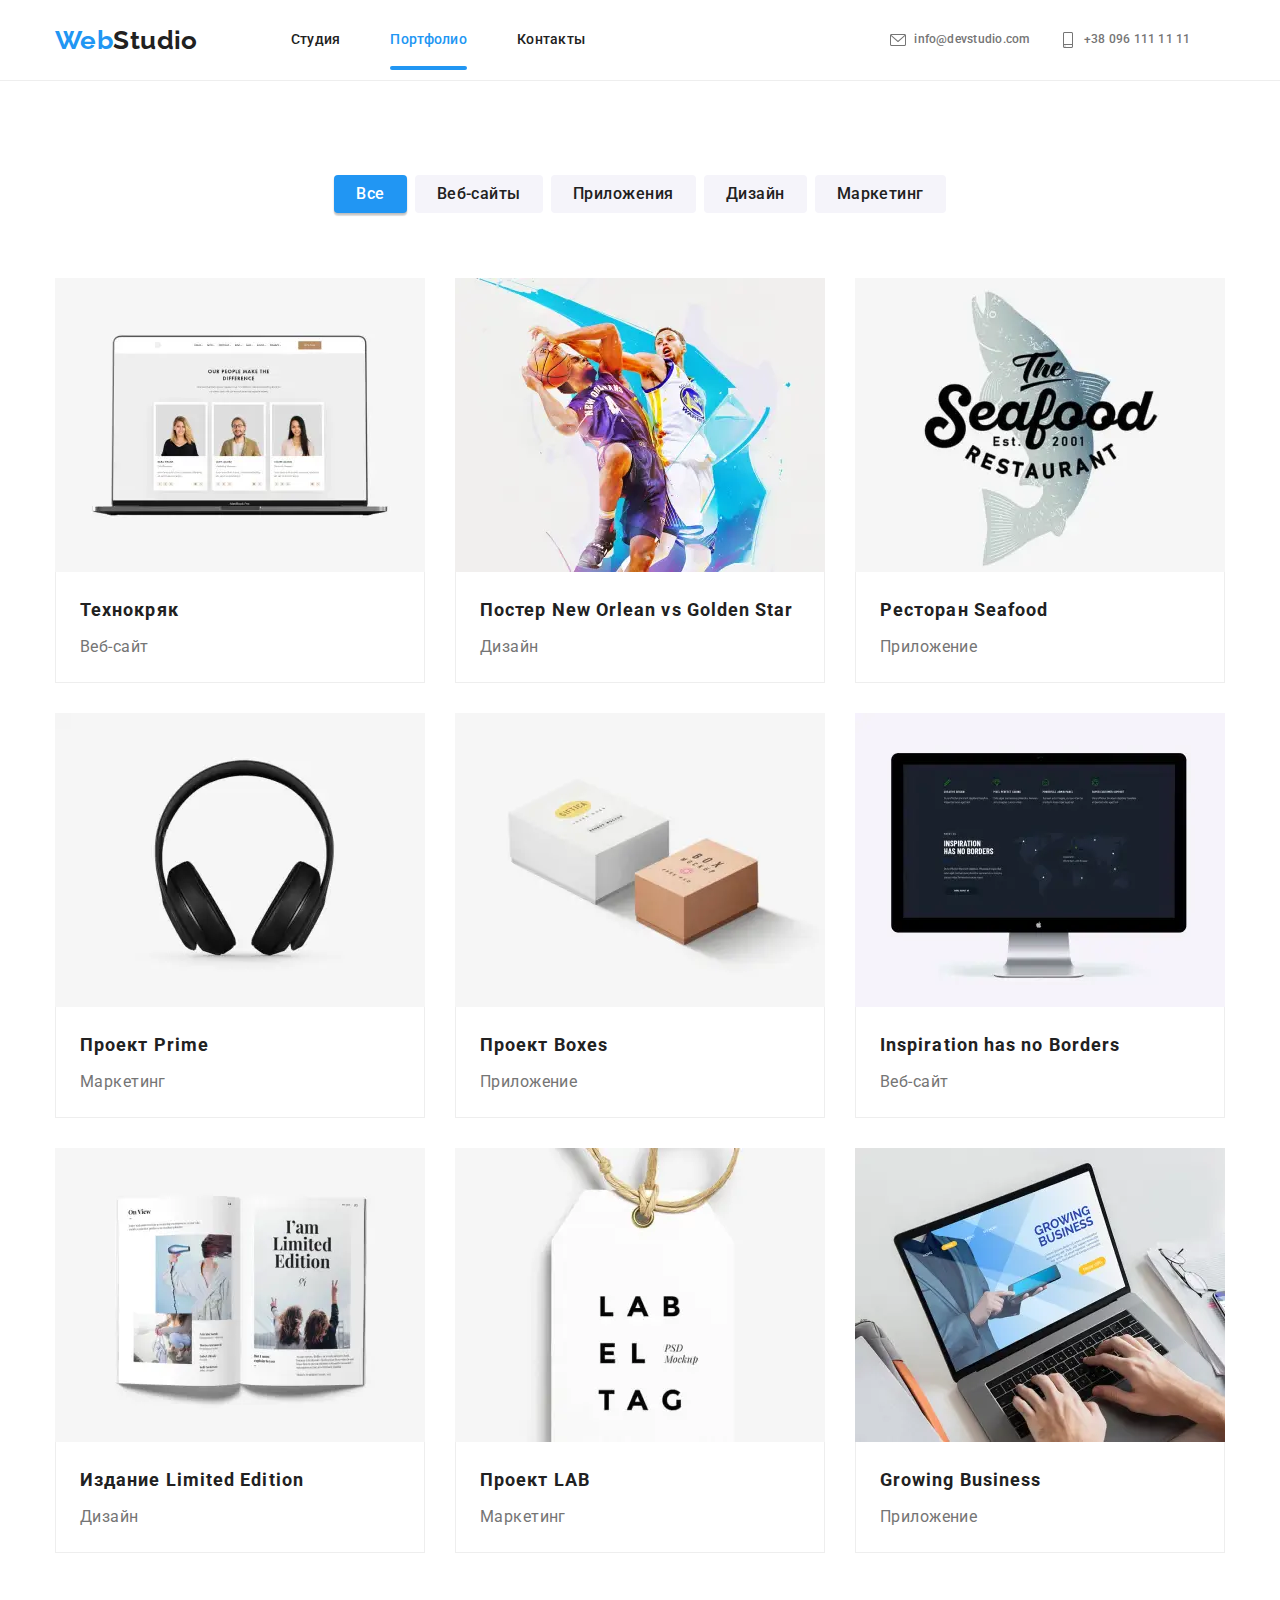
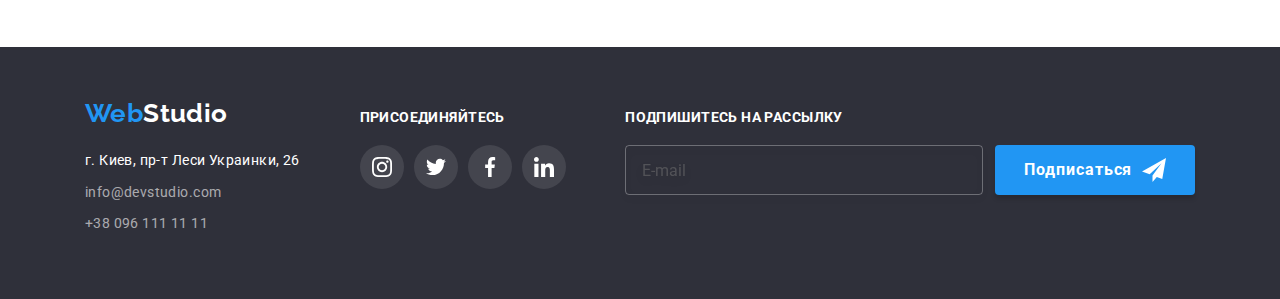
==== commit 14b893bf: "адаптация изображения портфолио" ====
--- a/portfolio.html
+++ b/portfolio.html
@@ -8,7 +8,7 @@
     <link href="https://fonts.googleapis.com/css2?family=Raleway:wght@700&family=Roboto:wght@400;500;700;900&display=swap"
         rel="stylesheet">
     <link rel="stylesheet" href="./css/modern-normalize.css">
-    <link rel="stylesheet" href="./css/main.min.css" />
+    <link rel="stylesheet" href="./css/main.css" />
     <title>Portfolio</title>
 </head>
 
--- a/css/main.css
+++ b/css/main.css
@@ -0,0 +1,1494 @@
+.mob-menu__nav__link, .mob-menu__tel__link, .mob-menu__mail__link, .mob-menu__socials__link, .ftr-contact__link, .socials__link, .client__link, .form__checkbox__contract-link, .portfolio__link {
+  text-decoration: none;
+}
+
+.ftr-contact, .advantage, .member, .socials, .client, .filter, .portfolio {
+  padding: 0;
+  margin: 0;
+  list-style: none;
+}
+
+.location, .appeal, .advantage__text, .member__position, .portfolio__filter, .overlay__text {
+  margin: 0;
+  padding: 0;
+}
+
+.header-logo, .footer-logo {
+  font-family: Raleway;
+  font-size: 26px;
+  line-height: 1.19;
+  font-weight: 700;
+  text-decoration: none;
+}
+
+.button-primary--footer, .button-primary--hero, .button-primary {
+  display: -webkit-box;
+  display: -ms-flexbox;
+  display: flex;
+  -webkit-box-align: center;
+      -ms-flex-align: center;
+          align-items: center;
+  -webkit-box-pack: center;
+      -ms-flex-pack: center;
+          justify-content: center;
+  width: 200px;
+  height: 50px;
+  border-radius: 4px;
+  border: none;
+  font-weight: 700;
+  font-size: 16px;
+  line-height: 1.88;
+  letter-spacing: 0.06em;
+  color: #ffffff;
+  -webkit-box-shadow: 0px 4px 4px rgba(0, 0, 0, 0.15);
+          box-shadow: 0px 4px 4px rgba(0, 0, 0, 0.15);
+  background-color: #2196f3;
+  cursor: pointer;
+}
+
+*,
+*::before,
+*::after {
+  -webkit-box-sizing: border-box;
+          box-sizing: border-box;
+}
+
+body {
+  background-color: #ffffff;
+  color: #757575;
+  font-family: Roboto, sans-serif;
+  letter-spacing: 0.03em;
+  font-size: 14px;
+  line-height: 1.71;
+}
+
+.section__container {
+  padding: 0 15px;
+  margin: 0 auto;
+  overflow-x: hidden;
+}
+
+@media screen and (min-width: 480px) {
+  .section__container {
+    width: 480px;
+    padding: 60px 15px;
+  }
+}
+
+@media screen and (min-width: 768px) {
+  .section__container {
+    width: 768px;
+  }
+}
+
+@media screen and (min-width: 1200px) {
+  .section__container {
+    width: 1200px;
+    padding: 94px 15px;
+  }
+}
+
+.section__title {
+  margin-top: 0;
+  font-weight: bold;
+  line-height: 1.17;
+  text-align: center;
+  color: #212121;
+}
+
+@media screen and (min-width: 480px) {
+  .section__title {
+    margin-bottom: 30px;
+    font-size: 28px;
+  }
+}
+
+@media screen and (min-width: 1200px) {
+  .section__title {
+    margin-bottom: 50px;
+    font-size: 36px;
+  }
+}
+
+.mob-menu {
+  z-index: 2;
+  position: absolute;
+  top: 0;
+  left: 0;
+  opacity: 0;
+  visibility: hidden;
+  pointer-events: none;
+  width: 480px;
+  height: 796;
+  overflow: auto;
+}
+
+.mob-menu.is-open {
+  opacity: 1;
+  visibility: visible;
+  pointer-events: auto;
+  background-color: #ffffff;
+}
+
+.mob-menu__container {
+  position: relative;
+  padding-top: 48px;
+  padding-bottom: 48px;
+  padding-left: 40px;
+}
+
+.mob-menu__close-btn {
+  position: absolute;
+  top: 10px;
+  right: 15px;
+  display: -webkit-box;
+  display: -ms-flexbox;
+  display: flex;
+  -webkit-box-align: center;
+      -ms-flex-align: center;
+          align-items: center;
+  -webkit-box-pack: center;
+      -ms-flex-pack: center;
+          justify-content: center;
+  padding: 0;
+  border: 0;
+  -webkit-box-sizing: border-box;
+          box-sizing: border-box;
+  background-color: transparent;
+  line-height: 0;
+}
+
+.mob-menu__close-icon {
+  display: block;
+  fill: #212121;
+}
+
+.mob-menu__close-btn:active .mob-menu__close-icon {
+  fill: #2196f3;
+}
+
+.mob-menu__nav {
+  padding: 0;
+  margin: 0 0 302px 0;
+  list-style: none;
+}
+
+.mob-menu__nav__item {
+  margin-bottom: 32px;
+}
+
+.mob-menu__nav__link {
+  font-weight: 500;
+  letter-spacing: 0.02em;
+  font-size: 40px;
+  line-height: 1.18;
+  color: #212121;
+}
+
+.mob-menu__nav__link--current {
+  color: #2196f3;
+}
+
+.mob-menu__tel {
+  margin-bottom: 32px;
+}
+
+.mob-menu__tel__link {
+  font-weight: 500;
+  font-size: 34px;
+  line-height: 1.18;
+  letter-spacing: 0.02em;
+  color: #2196f3;
+}
+
+.mob-menu__mail {
+  margin-bottom: 64px;
+}
+
+.mob-menu__mail__link {
+  font-weight: 500;
+  font-size: 24px;
+  line-height: 1.18;
+  letter-spacing: 0.02em;
+  color: #757575;
+}
+
+.mob-menu__socials {
+  display: -webkit-box;
+  display: -ms-flexbox;
+  display: flex;
+  padding: 0;
+  margin: 0;
+  list-style: none;
+}
+
+.mob-menu__socials__item:not(:last-child) {
+  padding-right: 10px;
+}
+
+.mob-menu__socials__item + .mob-menu__socials__item {
+  padding-left: 10px;
+  border-left: 1px solid rgba(33, 33, 33, 0.2);
+}
+
+.mob-menu__socials__link {
+  font-weight: 500;
+  font-size: 18px;
+  line-height: 1.22;
+  letter-spacing: 0.02em;
+  color: #2196f3;
+}
+
+.site-nav {
+  display: none;
+}
+
+.contact {
+  display: none;
+}
+
+.header-container {
+  display: -webkit-box;
+  display: -ms-flexbox;
+  display: flex;
+  -webkit-box-pack: justify;
+      -ms-flex-pack: justify;
+          justify-content: space-between;
+  -webkit-box-align: center;
+      -ms-flex-align: center;
+          align-items: center;
+  height: 60px;
+  padding: 0 15px;
+}
+
+.header-logo {
+  font-size: 24px;
+  color: #212121;
+}
+
+.header-logo-colorized {
+  color: #2196f3;
+}
+
+.menu-btn {
+  display: -webkit-box;
+  display: -ms-flexbox;
+  display: flex;
+  -webkit-box-align: center;
+      -ms-flex-align: center;
+          align-items: center;
+  -webkit-box-pack: center;
+      -ms-flex-pack: center;
+          justify-content: center;
+  padding: 0;
+  border: 0;
+  -webkit-box-sizing: border-box;
+          box-sizing: border-box;
+  background-color: transparent;
+  line-height: 0;
+}
+
+.menu-btn__icon {
+  display: block;
+  fill: #212121;
+}
+
+.menu-btn:active .menu-btn__icon {
+  fill: #2196f3;
+}
+
+@media screen and (min-width: 768px) {
+  .menu-btn {
+    display: none;
+  }
+  .nav-group {
+    display: -webkit-box;
+    display: -ms-flexbox;
+    display: flex;
+    -webkit-box-align: center;
+        -ms-flex-align: center;
+            align-items: center;
+    height: 60px;
+  }
+  .site-nav {
+    display: -webkit-box;
+    display: -ms-flexbox;
+    display: flex;
+    list-style: none;
+    height: 60px;
+    margin: 0 0 0 88px;
+    padding: 0;
+  }
+  .site-nav__item {
+    position: relative;
+  }
+  .site-nav__item + .site-nav__item {
+    margin-left: 50px;
+  }
+  .site-nav__link {
+    display: block;
+    padding: 22px 0;
+    color: #212121;
+    font-weight: 500;
+    font-size: 14px;
+    line-height: 1.14;
+    letter-spacing: 0.02em;
+    text-decoration: none;
+    -webkit-transition: color 250ms cubic-bezier(0.4, 0, 0.2, 1);
+    transition: color 250ms cubic-bezier(0.4, 0, 0.2, 1);
+  }
+  .site-nav__link--current {
+    color: #2196f3;
+  }
+  .site-nav__link--current::after {
+    content: '';
+    position: absolute;
+    bottom: 0;
+    left: 0;
+    width: 100%;
+    height: 4px;
+    border-radius: 2px;
+    background-color: #2196f3;
+  }
+  .contact {
+    display: -webkit-box;
+    display: -ms-flexbox;
+    display: flex;
+    -webkit-box-orient: vertical;
+    -webkit-box-direction: normal;
+        -ms-flex-direction: column;
+            flex-direction: column;
+    margin: 0;
+    padding: 0;
+    list-style: none;
+  }
+  .contact__item:first-child {
+    margin-bottom: 10px;
+  }
+  .contact__link {
+    text-decoration: none;
+    display: -webkit-box;
+    display: -ms-flexbox;
+    display: flex;
+    color: #757575;
+    font-weight: 500;
+    font-size: 12px;
+    line-height: 1.17;
+    letter-spacing: 0.02em;
+    -webkit-transition: color 250ms cubic-bezier(0.4, 0, 0.2, 1);
+    transition: color 250ms cubic-bezier(0.4, 0, 0.2, 1);
+  }
+  .contact__icon {
+    width: 16px;
+    height: 16px;
+    margin-right: 8px;
+    fill: currentColor;
+  }
+}
+
+@media screen and (min-width: 1200px) {
+  .page-header {
+    border-bottom: 1px solid #eeeeee;
+  }
+  .header-container {
+    -webkit-box-pack: start;
+        -ms-flex-pack: start;
+            justify-content: start;
+    height: 80px;
+  }
+  .header-logo {
+    font-size: 26px;
+  }
+  .site-nav {
+    margin-left: 93px;
+  }
+  .site-nav__link:hover,
+  .site-nav__link:focus {
+    color: #2196f3;
+  }
+  .contact {
+    -webkit-box-orient: horizontal;
+    -webkit-box-direction: normal;
+        -ms-flex-direction: row;
+            flex-direction: row;
+    margin-left: 305px;
+  }
+  .contact__link:hover,
+  .contact__link:focus {
+    color: #2196f3;
+  }
+  .contact__item:first-child {
+    margin-bottom: 0px;
+  }
+  .contact__item:last-child {
+    margin-left: 30px;
+  }
+}
+
+.page-footer {
+  background-color: #2f303a;
+}
+
+.ftr-address-wrapper {
+  display: block;
+  text-align: center;
+  margin-bottom: 60px;
+}
+
+.footer-logo {
+  display: block;
+  margin-bottom: 20px;
+  font-size: 24px;
+  color: #ffffff;
+}
+
+.footer-logo-colorized {
+  color: #2196f3;
+}
+
+.location {
+  margin-bottom: 8px;
+  font-style: normal;
+  line-height: 1.71;
+  color: #ffffff;
+}
+
+.ftr-contact__item:first-child {
+  margin-bottom: 8px;
+}
+
+.ftr-contact__link {
+  font-style: normal;
+  line-height: 1.71;
+  color: rgba(255, 255, 255, 0.6);
+}
+
+.ftr-contact__link:active {
+  color: #ffffff;
+}
+
+.ftr-socials-wrapper {
+  display: block;
+  text-align: center;
+  margin-bottom: 60px;
+}
+
+.appeal {
+  margin-bottom: 20px;
+  line-height: 1.17;
+  font-weight: 700;
+  text-transform: uppercase;
+  color: #ffffff;
+}
+
+.subscription {
+  display: -webkit-box;
+  display: -ms-flexbox;
+  display: flex;
+  -webkit-box-orient: vertical;
+  -webkit-box-direction: normal;
+      -ms-flex-direction: column;
+          flex-direction: column;
+  text-align: center;
+}
+
+.subscription__title {
+  margin-bottom: 20px;
+  line-height: 1.17;
+  font-weight: 700;
+  text-transform: uppercase;
+  color: #ffffff;
+}
+
+.signup {
+  display: block;
+  text-align: center;
+}
+
+.signup__mail {
+  width: 450px;
+  height: 50px;
+  padding-left: 16px;
+  margin-bottom: 20px;
+  font-size: 16px;
+  line-height: 1.25;
+  color: rgba(255, 255, 255, 0.6);
+  background-color: transparent;
+  border: 1px solid rgba(255, 255, 255, 0.3);
+  -webkit-box-sizing: border-box;
+          box-sizing: border-box;
+  -webkit-filter: drop-shadow(0px 4px 4px rgba(0, 0, 0, 0.15));
+          filter: drop-shadow(0px 4px 4px rgba(0, 0, 0, 0.15));
+  border-radius: 4px;
+}
+
+.signup__icon {
+  display: inline-block;
+  width: 24px;
+  height: 24px;
+  margin-left: 10px;
+  background-color: transparent;
+}
+
+.button-primary--footer {
+  margin: 0 auto;
+}
+
+@media screen and (min-width: 768px) {
+  .footer-container {
+    display: -webkit-box;
+    display: -ms-flexbox;
+    display: flex;
+    -ms-flex-wrap: wrap;
+        flex-wrap: wrap;
+    -ms-flex-pack: distribute;
+        justify-content: space-around;
+  }
+}
+
+@media screen and (min-width: 1200px) {
+  .page-footer {
+    display: -webkit-box;
+    display: -ms-flexbox;
+    display: flex;
+    -webkit-box-align: center;
+        -ms-flex-align: center;
+            align-items: center;
+    height: 252px;
+  }
+  .footer-container {
+    display: -webkit-box;
+    display: -ms-flexbox;
+    display: flex;
+    -webkit-box-align: baseline;
+        -ms-flex-align: baseline;
+            align-items: baseline;
+    padding: 0 15px;
+  }
+  .ftr-address-wrapper {
+    display: -webkit-box;
+    display: -ms-flexbox;
+    display: flex;
+    -webkit-box-orient: vertical;
+    -webkit-box-direction: normal;
+        -ms-flex-direction: column;
+            flex-direction: column;
+  }
+  .footer-logo {
+    font-size: 26px;
+  }
+  .ftr-address-wrapper {
+    text-align: left;
+    margin-bottom: 0;
+  }
+  .appeal {
+    text-align: left;
+  }
+  .subscription {
+    display: -webkit-box;
+    display: -ms-flexbox;
+    display: flex;
+    -webkit-box-orient: vertical;
+    -webkit-box-direction: normal;
+        -ms-flex-direction: column;
+            flex-direction: column;
+    text-align: left;
+  }
+  .button-primary--footer {
+    margin-left: 12px;
+  }
+  .signup {
+    display: -webkit-box;
+    display: -ms-flexbox;
+    display: flex;
+  }
+  .signup__mail {
+    width: 358px;
+    margin-bottom: 0;
+  }
+}
+
+.hero {
+  margin: 0 auto;
+  padding-top: 118px;
+  padding-bottom: 118px;
+  background-color: #c4c4c4;
+  background-size: contain;
+  background-image: -webkit-gradient(linear, left top, left bottom, from(rgba(47, 48, 58, 0.4)), to(rgba(47, 48, 58, 0.4))), url(../../../images/mob/Hero.jpg);
+  background-image: linear-gradient(rgba(47, 48, 58, 0.4), rgba(47, 48, 58, 0.4)), url(../../../images/mob/Hero.jpg);
+}
+
+@media screen and (min-device-pixel-ratio: 2), screen and (-webkit-min-device-pixel-ratio: 2), screen and (min-resolution: 192dpi), screen and (min-resolution: 2dppx) {
+  .hero {
+    background-image: url(../../../images/mob/Hero@2x.jpg);
+  }
+}
+
+.hero__title {
+  margin: 0 auto 30px;
+  max-width: 360px;
+  font-weight: 900;
+  font-size: 26px;
+  line-height: 1.62;
+  text-align: center;
+  letter-spacing: 0.06em;
+  text-transform: uppercase;
+  color: #ffffff;
+}
+
+@media screen and (min-width: 768px) {
+  .hero {
+    background-image: -webkit-gradient(linear, left top, left bottom, from(rgba(47, 48, 58, 0.4)), to(rgba(47, 48, 58, 0.4))), url(../../../images/tab/Hero.jpg);
+    background-image: linear-gradient(rgba(47, 48, 58, 0.4), rgba(47, 48, 58, 0.4)), url(../../../images/tab/Hero.jpg);
+  }
+}
+
+@media screen and (min-width: 768px) and (min-device-pixel-ratio: 2), screen and (min-width: 768px) and (-webkit-min-device-pixel-ratio: 2), screen and (min-width: 768px) and (min-resolution: 192dpi), screen and (min-width: 768px) and (min-resolution: 2dppx) {
+  .hero {
+    background-image: url(../../../images/tab/Hero@2x.jpg);
+  }
+}
+
+@media screen and (min-width: 1200px) {
+  .hero {
+    max-width: 1600px;
+    background-image: -webkit-gradient(linear, left top, left bottom, from(rgba(47, 48, 58, 0.4)), to(rgba(47, 48, 58, 0.4))), url(../../../images/desk/Hero.jpg);
+    background-image: linear-gradient(rgba(47, 48, 58, 0.4), rgba(47, 48, 58, 0.4)), url(../../../images/desk/Hero.jpg);
+  }
+}
+
+@media screen and (min-width: 1200px) and (min-device-pixel-ratio: 2), screen and (min-width: 1200px) and (-webkit-min-device-pixel-ratio: 2), screen and (min-width: 1200px) and (min-resolution: 192dpi), screen and (min-width: 1200px) and (min-resolution: 2dppx) {
+  .hero {
+    background-image: url(../../../images/desk/Hero@2x.jpg);
+  }
+}
+
+.button-primary--hero {
+  margin: 0 auto;
+  -webkit-transition: background-color 250ms cubic-bezier(0.4, 0, 0.2, 1);
+  transition: background-color 250ms cubic-bezier(0.4, 0, 0.2, 1);
+}
+
+.button-primary--hero:hover, .button-primary--hero:focus {
+  background-color: #188ce8;
+}
+
+.advantage__title {
+  margin-top: 0;
+  margin-bottom: 10px;
+  text-align: center;
+  font-weight: bold;
+  line-height: 1.14;
+  text-transform: uppercase;
+  color: #212121;
+}
+
+.advantage__item {
+  margin-bottom: 30px;
+}
+
+.advantage__item:last-child {
+  margin-bottom: 0%;
+}
+
+.icon-wrapper {
+  display: -webkit-box;
+  display: -ms-flexbox;
+  display: flex;
+  -webkit-box-align: center;
+      -ms-flex-align: center;
+          align-items: center;
+  -webkit-box-pack: center;
+      -ms-flex-pack: center;
+          justify-content: center;
+  margin-bottom: 30px;
+  max-width: 450px;
+  height: 120px;
+  border-radius: 4px;
+  background-color: #f5f4fa;
+}
+
+.section__title--hide {
+  display: none;
+}
+
+@media screen and (min-width: 768px) {
+  .advantage {
+    display: -webkit-box;
+    display: -ms-flexbox;
+    display: flex;
+    -ms-flex-wrap: wrap;
+        flex-wrap: wrap;
+  }
+  .advantage__item {
+    max-width: 354px;
+  }
+  .advantage__item:nth-child(2n) {
+    margin-left: 30px;
+  }
+  .advantage__item:nth-last-child(-n+2) {
+    margin-bottom: 0;
+  }
+  .advantage__title {
+    text-align: left;
+  }
+}
+
+@media screen and (min-width: 1200px) {
+  .advantage {
+    -ms-flex-wrap: nowrap;
+        flex-wrap: nowrap;
+  }
+  .advantage__item {
+    max-width: 270px;
+    margin-bottom: 0;
+  }
+  .advantage__item + .advantage__item {
+    margin-left: 30px;
+  }
+}
+
+.section--none-top {
+  display: none;
+}
+
+@media screen and (min-width: 1200px) {
+  .section--none-top {
+    display: block;
+    padding-top: 0;
+  }
+  .feature {
+    display: -webkit-box;
+    display: -ms-flexbox;
+    display: flex;
+    list-style: none;
+    margin: 0;
+    padding: 0%;
+    -webkit-box-pack: center;
+        -ms-flex-pack: center;
+            justify-content: center;
+  }
+  .feature__item {
+    position: relative;
+  }
+  .feature__item + .feature__item {
+    margin-left: 30px;
+  }
+  .feature__image {
+    display: block;
+  }
+  .feature__text {
+    margin: 0;
+    padding: 0;
+  }
+  .feature-wrapper {
+    position: absolute;
+    display: block;
+    bottom: 0;
+    left: 0;
+    text-align: center;
+    padding-top: 27px;
+    padding-bottom: 27px;
+    width: 100%;
+    height: 70px;
+    font-weight: 700;
+    line-height: 1.17;
+    text-transform: uppercase;
+    color: #ffffff;
+    background-color: rgba(47, 48, 58, 0.8);
+  }
+}
+
+.section--dimm {
+  background-color: #f5f4fa;
+}
+
+.member__image {
+  display: block;
+  width: 100%;
+}
+
+.member__name {
+  font-weight: 500;
+  font-size: 16px;
+  line-height: 1.19;
+  text-align: center;
+  margin-top: 0;
+  margin-bottom: 10px;
+  color: #212121;
+}
+
+.member__position {
+  margin-bottom: 16px;
+  font-size: 16px;
+  line-height: 1.19;
+  text-align: center;
+}
+
+.member__item {
+  max-width: 100%;
+  -webkit-box-shadow: 0px 1px 3px rgba(0, 0, 0, 0.12), 0px 1px 1px rgba(0, 0, 0, 0.14), 0px 2px 1px rgba(0, 0, 0, 0.2);
+          box-shadow: 0px 1px 3px rgba(0, 0, 0, 0.12), 0px 1px 1px rgba(0, 0, 0, 0.14), 0px 2px 1px rgba(0, 0, 0, 0.2);
+  border-radius: 0px 0px 4px 4px;
+  background-color: #ffffff;
+  margin-bottom: 30px;
+}
+
+.member-wrapper {
+  padding: 30px 0 24px;
+}
+
+.socials {
+  display: -webkit-box;
+  display: -ms-flexbox;
+  display: flex;
+  -webkit-box-pack: center;
+      -ms-flex-pack: center;
+          justify-content: center;
+}
+
+.socials__item + .socials__item {
+  margin-left: 10px;
+}
+
+.socials__link {
+  display: -webkit-box;
+  display: -ms-flexbox;
+  display: flex;
+  -webkit-box-align: center;
+      -ms-flex-align: center;
+          align-items: center;
+  -webkit-box-pack: center;
+      -ms-flex-pack: center;
+          justify-content: center;
+  width: 44px;
+  height: 44px;
+  border-radius: 50px;
+  background-color: rgba(255, 255, 255, 0.1);
+  -webkit-transition: background-color 250ms cubic-bezier(0.4, 0, 0.2, 1);
+  transition: background-color 250ms cubic-bezier(0.4, 0, 0.2, 1);
+}
+
+.socials__item:active .socials__link {
+  background-color: #2196f3;
+}
+
+.socials__icon {
+  display: inline-block;
+  width: 20px;
+  height: 20px;
+  fill: #ffffff;
+  -webkit-transition: fill 250ms cubic-bezier(0.4, 0, 0.2, 1);
+  transition: fill 250ms cubic-bezier(0.4, 0, 0.2, 1);
+}
+
+.socials__icon--grey {
+  fill: #afb1b8;
+}
+
+.socials__item:active .socials__icon {
+  fill: #ffffff;
+}
+
+@media screen and (min-width: 768px) {
+  .member {
+    display: -webkit-box;
+    display: -ms-flexbox;
+    display: flex;
+    -ms-flex-wrap: wrap;
+        flex-wrap: wrap;
+  }
+  .member__item {
+    width: 354px;
+  }
+  .member__item:nth-child(2n) {
+    margin-left: 30px;
+  }
+  .member__item:nth-last-child(-n+2) {
+    margin-bottom: 0;
+  }
+}
+
+@media screen and (min-width: 1200px) {
+  .member {
+    -ms-flex-wrap: nowrap;
+        flex-wrap: nowrap;
+  }
+  .member__item {
+    width: 270px;
+    margin-bottom: 0;
+  }
+  .member__item + .member__item {
+    margin-left: 30px;
+  }
+  .socials__item:hover .socials__link {
+    background-color: #2196f3;
+  }
+  .socials__item:hover .socials__icon {
+    fill: #ffffff;
+  }
+}
+
+.client {
+  display: -webkit-box;
+  display: -ms-flexbox;
+  display: flex;
+  -ms-flex-wrap: wrap;
+      flex-wrap: wrap;
+  -webkit-box-sizing: border-box;
+          box-sizing: border-box;
+}
+
+.client__item:nth-child(2n) {
+  margin-left: 30px;
+}
+
+.client__item {
+  margin-bottom: 30px;
+  width: 210px;
+}
+
+.client__link {
+  display: -webkit-box;
+  display: -ms-flexbox;
+  display: flex;
+  -webkit-box-align: center;
+      -ms-flex-align: center;
+          align-items: center;
+  -webkit-box-pack: center;
+      -ms-flex-pack: center;
+          justify-content: center;
+  width: 100%;
+  height: 92px;
+  border: 1px solid #afb1b8;
+  -webkit-box-sizing: border-box;
+          box-sizing: border-box;
+  border-radius: 4px;
+  -webkit-transition: border-color 250ms cubic-bezier(0.4, 0, 0.2, 1);
+  transition: border-color 250ms cubic-bezier(0.4, 0, 0.2, 1);
+}
+
+.client__link:active {
+  border-color: #2196f3;
+}
+
+.client__icon {
+  fill: #afb1b8;
+  -webkit-transition: fill 250ms cubic-bezier(0.4, 0, 0.2, 1);
+  transition: fill 250ms cubic-bezier(0.4, 0, 0.2, 1);
+}
+
+.client__link:active .client__icon {
+  fill: #2196f3;
+}
+
+@media screen and (min-width: 768px) {
+  .client {
+    -webkit-box-align: center;
+        -ms-flex-align: center;
+            align-items: center;
+    -webkit-box-pack: center;
+        -ms-flex-pack: center;
+            justify-content: center;
+  }
+  .client__item {
+    margin-left: 30px;
+  }
+  .client__item:nth-child(3n+1) {
+    margin-left: 0;
+  }
+  .client__item:nth-last-child(-n+3) {
+    margin-bottom: 0;
+  }
+  .client__link {
+    width: 226px;
+  }
+}
+
+@media screen and (min-width: 1200px) {
+  .client {
+    -ms-flex-wrap: nowrap;
+        flex-wrap: nowrap;
+  }
+  .client__item {
+    margin-bottom: 0;
+  }
+  .client__item + .client__item {
+    margin-left: 30px;
+  }
+  .client__link {
+    width: 170px;
+  }
+  .client__link:hover {
+    border-color: #2196f3;
+  }
+  .client__link:hover .client__icon {
+    fill: #2196f3;
+  }
+}
+
+input:focus-visible,
+textarea:focus-visible {
+  outline: none;
+}
+
+.backdrop {
+  position: fixed;
+  top: 0;
+  left: 0;
+  display: block;
+  width: 100%;
+  height: 100%;
+  background-color: rgba(0, 0, 0, 0.2);
+  -webkit-transition: opacity 250ms cubic-bezier(0.4, 0, 0.2, 1), -webkit-transform 250ms cubic-bezier(0.4, 0, 0.2, 1);
+  transition: opacity 250ms cubic-bezier(0.4, 0, 0.2, 1), -webkit-transform 250ms cubic-bezier(0.4, 0, 0.2, 1);
+  transition: opacity 250ms cubic-bezier(0.4, 0, 0.2, 1), transform 250ms cubic-bezier(0.4, 0, 0.2, 1);
+  transition: opacity 250ms cubic-bezier(0.4, 0, 0.2, 1), transform 250ms cubic-bezier(0.4, 0, 0.2, 1), -webkit-transform 250ms cubic-bezier(0.4, 0, 0.2, 1);
+}
+
+.backdrop--is-hidden {
+  opacity: 0;
+  -webkit-transform: scale(0);
+          transform: scale(0);
+  pointer-events: none;
+}
+
+.window {
+  position: absolute;
+  top: 50%;
+  left: 50%;
+  -webkit-transform: translate(-50%, -50%);
+          transform: translate(-50%, -50%);
+  width: 100%;
+  height: 100%;
+  width: 450px;
+  height: 609px;
+  padding: 40px;
+  background-color: #ffffff;
+  -webkit-box-shadow: 0px 1px 3px rgba(0, 0, 0, 0.12), 0px 1px 1px rgba(0, 0, 0, 0.14), 0px 2px 1px rgba(0, 0, 0, 0.2);
+          box-shadow: 0px 1px 3px rgba(0, 0, 0, 0.12), 0px 1px 1px rgba(0, 0, 0, 0.14), 0px 2px 1px rgba(0, 0, 0, 0.2);
+  border-radius: 4px;
+}
+
+.window__title {
+  margin: 0;
+  font-weight: bold;
+  font-size: 20px;
+  line-height: 1.5;
+  text-align: center;
+  color: #212121;
+}
+
+.window__close-button {
+  position: absolute;
+  display: -webkit-box;
+  display: -ms-flexbox;
+  display: flex;
+  -webkit-box-align: center;
+      -ms-flex-align: center;
+          align-items: center;
+  -webkit-box-pack: center;
+      -ms-flex-pack: center;
+          justify-content: center;
+  top: 8px;
+  right: 8px;
+  width: 30px;
+  height: 30px;
+  background-image: url(../images/close.svg);
+  background-color: transparent;
+  border: none;
+  cursor: pointer;
+  -webkit-transition: background-image 250ms cubic-bezier(0.4, 0, 0.2, 1);
+  transition: background-image 250ms cubic-bezier(0.4, 0, 0.2, 1);
+}
+
+.window__close-button:hover, .window__close-button:focus {
+  background-image: url(../images/close-active.svg);
+}
+
+.input-wrapper {
+  position: relative;
+}
+
+.form__field {
+  display: -webkit-box;
+  display: -ms-flexbox;
+  display: flex;
+  -webkit-box-orient: vertical;
+  -webkit-box-direction: normal;
+      -ms-flex-direction: column;
+          flex-direction: column;
+  margin-bottom: 10px;
+}
+
+.form__field__lable {
+  margin-bottom: 4px;
+  font-size: 12px;
+  line-height: 1.17;
+  letter-spacing: 0.01em;
+  color: #757575;
+}
+
+.form__field__input {
+  width: 100%;
+  height: 40px;
+  padding-left: 42px;
+  border: 1px solid rgba(33, 33, 33, 0.2);
+  border-radius: 4px;
+  -webkit-transition: border-color 250ms cubic-bezier(0.4, 0, 0.2, 1);
+  transition: border-color 250ms cubic-bezier(0.4, 0, 0.2, 1);
+}
+
+.form__field__input:focus-within {
+  outline: transparent;
+  border-color: #2196f3;
+}
+
+.form__field__icon {
+  position: absolute;
+  top: 50%;
+  left: 12px;
+  -webkit-transform: translateY(-50%);
+          transform: translateY(-50%);
+  width: 18px;
+  height: 18px;
+  fill: #212121;
+  -webkit-transition: fill 250ms cubic-bezier(0.4, 0, 0.2, 1);
+  transition: fill 250ms cubic-bezier(0.4, 0, 0.2, 1);
+}
+
+.form__field__input:focus + .form__field__icon {
+  fill: #2196f3;
+}
+
+::-webkit-input-placeholder {
+  color: rgba(117, 117, 117, 0.5);
+}
+
+:-ms-input-placeholder {
+  color: rgba(117, 117, 117, 0.5);
+}
+
+::-ms-input-placeholder {
+  color: rgba(117, 117, 117, 0.5);
+}
+
+::placeholder {
+  color: rgba(117, 117, 117, 0.5);
+}
+
+.form__comment {
+  display: -webkit-box;
+  display: -ms-flexbox;
+  display: flex;
+  -webkit-box-orient: vertical;
+  -webkit-box-direction: normal;
+      -ms-flex-direction: column;
+          flex-direction: column;
+}
+
+.form__comment__lable {
+  margin-bottom: 4px;
+  font-size: 12px;
+  line-height: 1.17;
+  letter-spacing: 0.01em;
+}
+
+.form__comment__textarea {
+  width: 100%;
+  height: 120px;
+  padding: 12px 16px;
+  resize: none;
+  margin-bottom: 20px;
+  font-size: 12px;
+  line-height: 1.17;
+  letter-spacing: 0.01em;
+  border: 1px solid rgba(33, 33, 33, 0.2);
+  border-radius: 4px;
+  -webkit-transition: border-color 250ms cubic-bezier(0.4, 0, 0.2, 1);
+  transition: border-color 250ms cubic-bezier(0.4, 0, 0.2, 1);
+}
+
+.form__comment__textarea:focus {
+  outline: transparent;
+  border-color: #2196f3;
+}
+
+.form__checkbox {
+  display: block;
+  text-align: center;
+  margin-bottom: 30px;
+}
+
+.form__checkbox__lable {
+  display: inline-block;
+  font-size: 12px;
+  line-height: 1.17;
+}
+
+.form__checkbox__contract-link {
+  font-size: 12px;
+  line-height: 1.17;
+  color: #2196f3;
+}
+
+.form__checkbox__standart {
+  -webkit-appearance: none;
+     -moz-appearance: none;
+          appearance: none;
+  position: absolute;
+}
+
+.form__checkbox__custom {
+  display: inline-block;
+  min-width: 16px;
+  height: 15px;
+  margin-right: 7px;
+  border: 2px solid #212121;
+  border-radius: 4px;
+  overflow: hidden;
+  -webkit-transition: background-color 250ms cubic-bezier(0.4, 0, 0.2, 1), background-image 250ms cubic-bezier(0.4, 0, 0.2, 1), border-color 250ms cubic-bezier(0.4, 0, 0.2, 1);
+  transition: background-color 250ms cubic-bezier(0.4, 0, 0.2, 1), background-image 250ms cubic-bezier(0.4, 0, 0.2, 1), border-color 250ms cubic-bezier(0.4, 0, 0.2, 1);
+}
+
+.form__checkbox__standart:checked + .form__checkbox__custom {
+  border-color: transparent;
+  background-color: #2196f3;
+  background-image: url(../images/checkbox.svg);
+  background-size: contain;
+  background-position: center;
+  background-repeat: no-repeat;
+  background-origin: border-box;
+}
+
+.button-primary--modal-wind {
+  margin: 0 auto;
+}
+
+@media screen and (min-width: 1200px) {
+  .window {
+    width: 528px;
+    height: 581px;
+  }
+  .form__checkbox__lable {
+    font-size: 14px;
+  }
+  .form__checkbox__contract-link {
+    font-size: 14px;
+  }
+}
+
+.filter {
+  display: -webkit-box;
+  display: -ms-flexbox;
+  display: flex;
+  -ms-flex-wrap: wrap;
+      flex-wrap: wrap;
+  -webkit-box-pack: left;
+      -ms-flex-pack: left;
+          justify-content: left;
+  margin-bottom: 40px;
+}
+
+.filter__item:not(:last-child) {
+  margin-right: 8px;
+}
+
+.filter__item:not(:nth-last-child(-n + 2)) {
+  margin-bottom: 15px;
+}
+
+.button-secondary {
+  display: inline-block;
+  padding: 6px 22px;
+  border-radius: 4px;
+  border: none;
+  color: #212121;
+  background-color: #f5f4fa;
+  font-family: inherit;
+  font-weight: 500;
+  font-size: 16px;
+  line-height: 1.63;
+  text-align: center;
+  letter-spacing: 0.03em;
+  cursor: pointer;
+  -webkit-transition: background-color 250ms cubic-bezier(0.4, 0, 0.2, 1), color 250ms cubic-bezier(0.4, 0, 0.2, 1), -webkit-box-shadow 250ms cubic-bezier(0.4, 0, 0.2, 1);
+  transition: background-color 250ms cubic-bezier(0.4, 0, 0.2, 1), color 250ms cubic-bezier(0.4, 0, 0.2, 1), -webkit-box-shadow 250ms cubic-bezier(0.4, 0, 0.2, 1);
+  transition: background-color 250ms cubic-bezier(0.4, 0, 0.2, 1), color 250ms cubic-bezier(0.4, 0, 0.2, 1), box-shadow 250ms cubic-bezier(0.4, 0, 0.2, 1);
+  transition: background-color 250ms cubic-bezier(0.4, 0, 0.2, 1), color 250ms cubic-bezier(0.4, 0, 0.2, 1), box-shadow 250ms cubic-bezier(0.4, 0, 0.2, 1), -webkit-box-shadow 250ms cubic-bezier(0.4, 0, 0.2, 1);
+}
+
+.button-secondary:hover, .button-secondary:focus, .button-secondary--current {
+  color: #ffffff;
+  background-color: #2196f3;
+  -webkit-box-shadow: 0px 3px 1px rgba(0, 0, 0, 0.1), 0px 1px 2px rgba(0, 0, 0, 0.08), 0px 2px 2px rgba(0, 0, 0, 0.12);
+          box-shadow: 0px 3px 1px rgba(0, 0, 0, 0.1), 0px 1px 2px rgba(0, 0, 0, 0.08), 0px 2px 2px rgba(0, 0, 0, 0.12);
+}
+
+@media screen and (min-width: 768px) {
+  .filter {
+    -webkit-box-pack: center;
+        -ms-flex-pack: center;
+            justify-content: center;
+    margin-bottom: 30px;
+  }
+}
+
+@media screen and (min-width: 1200px) {
+  .filter {
+    margin-bottom: 50px;
+  }
+}
+
+.image-thumb {
+  max-width: 450px;
+  position: relative;
+  overflow: hidden;
+}
+
+.text-wrapper {
+  display: block;
+  -webkit-box-flex: 1;
+      -ms-flex-positive: 1;
+          flex-grow: 1;
+  width: 450px;
+  padding: 20px 24px;
+  border: 1px solid #eeeeee;
+  border-top: none;
+}
+
+.portfolio {
+  -webkit-box-sizing: border-box;
+          box-sizing: border-box;
+}
+
+.portfolio__item {
+  margin: 0 auto 30px;
+  max-width: 450px;
+}
+
+.portfolio__item:last-child {
+  margin-bottom: 0;
+}
+
+.portfolio__link {
+  display: -webkit-box;
+  display: -ms-flexbox;
+  display: flex;
+  -webkit-box-orient: vertical;
+  -webkit-box-direction: normal;
+      -ms-flex-direction: column;
+          flex-direction: column;
+  height: 100%;
+  width: 100%;
+}
+
+.portfolio__link:hover, .portfolio__link:focus {
+  -webkit-box-shadow: 0px 1px 1px rgba(0, 0, 0, 0.12), 0px 4px 4px rgba(0, 0, 0, 0.06), 1px 4px 6px rgba(0, 0, 0, 0.16);
+          box-shadow: 0px 1px 1px rgba(0, 0, 0, 0.12), 0px 4px 4px rgba(0, 0, 0, 0.06), 1px 4px 6px rgba(0, 0, 0, 0.16);
+}
+
+.portfolio__image {
+  display: block;
+  width: 100%;
+}
+
+.portfolio__title {
+  margin-bottom: 4px;
+  margin-top: 0;
+  color: #212121;
+  font-weight: 700;
+  font-size: 18px;
+  line-height: 2;
+  letter-spacing: 0.06em;
+}
+
+.portfolio__filter {
+  color: #757575;
+  font-size: 16px;
+  line-height: 1.88;
+}
+
+.overlay {
+  position: absolute;
+  bottom: 0;
+  left: 0;
+  -webkit-box-align: center;
+      -ms-flex-align: center;
+          align-items: center;
+  -webkit-transform: translateY(100%);
+          transform: translateY(100%);
+  padding: 63px 24px;
+  width: 100%;
+  height: 100%;
+  background-color: rgba(33, 150, 243, 0.9);
+  -webkit-transition: -webkit-transform 250ms cubic-bezier(0.4, 0, 0.2, 1), -webkit-box-shadow 250ms cubic-bezier(0.4, 0, 0.2, 1);
+  transition: -webkit-transform 250ms cubic-bezier(0.4, 0, 0.2, 1), -webkit-box-shadow 250ms cubic-bezier(0.4, 0, 0.2, 1);
+  transition: transform 250ms cubic-bezier(0.4, 0, 0.2, 1), box-shadow 250ms cubic-bezier(0.4, 0, 0.2, 1);
+  transition: transform 250ms cubic-bezier(0.4, 0, 0.2, 1), box-shadow 250ms cubic-bezier(0.4, 0, 0.2, 1), -webkit-transform 250ms cubic-bezier(0.4, 0, 0.2, 1), -webkit-box-shadow 250ms cubic-bezier(0.4, 0, 0.2, 1);
+}
+
+.overlay__text {
+  font-size: 18px;
+  line-height: 1.56;
+  color: #ffffff;
+}
+
+.portfolio__link:hover .overlay {
+  -webkit-transform: translateY(0%);
+          transform: translateY(0%);
+}
+
+@media screen and (min-width: 768px) {
+  .portfolio {
+    display: -webkit-box;
+    display: -ms-flexbox;
+    display: flex;
+    -ms-flex-wrap: wrap;
+        flex-wrap: wrap;
+  }
+  .portfolio__item {
+    -webkit-box-flex: 1;
+        -ms-flex-positive: 1;
+            flex-grow: 1;
+    margin: 0 0 30px 0;
+    max-width: 354px;
+  }
+  .portfolio__item:nth-child(2n) {
+    margin-left: 30px;
+  }
+  .portfolio__link {
+    width: 354px;
+  }
+  .text-wrapper {
+    width: 354px;
+  }
+}
+
+@media screen and (min-width: 1200px) {
+  .portfolio {
+    -webkit-box-pack: center;
+        -ms-flex-pack: center;
+            justify-content: center;
+  }
+  .portfolio__item {
+    margin: 0 30px 30px 0;
+    max-width: 370px;
+  }
+  .portfolio__item:nth-child(2n) {
+    margin-left: 0;
+  }
+  .portfolio__item:nth-child(3n) {
+    margin-right: 0;
+  }
+  .portfolio__item:nth-last-child(-n + 3) {
+    margin-bottom: 0;
+  }
+  .portfolio__link {
+    width: 370px;
+  }
+  .text-wrapper {
+    width: 370px;
+  }
+}
+/*# sourceMappingURL=main.css.map */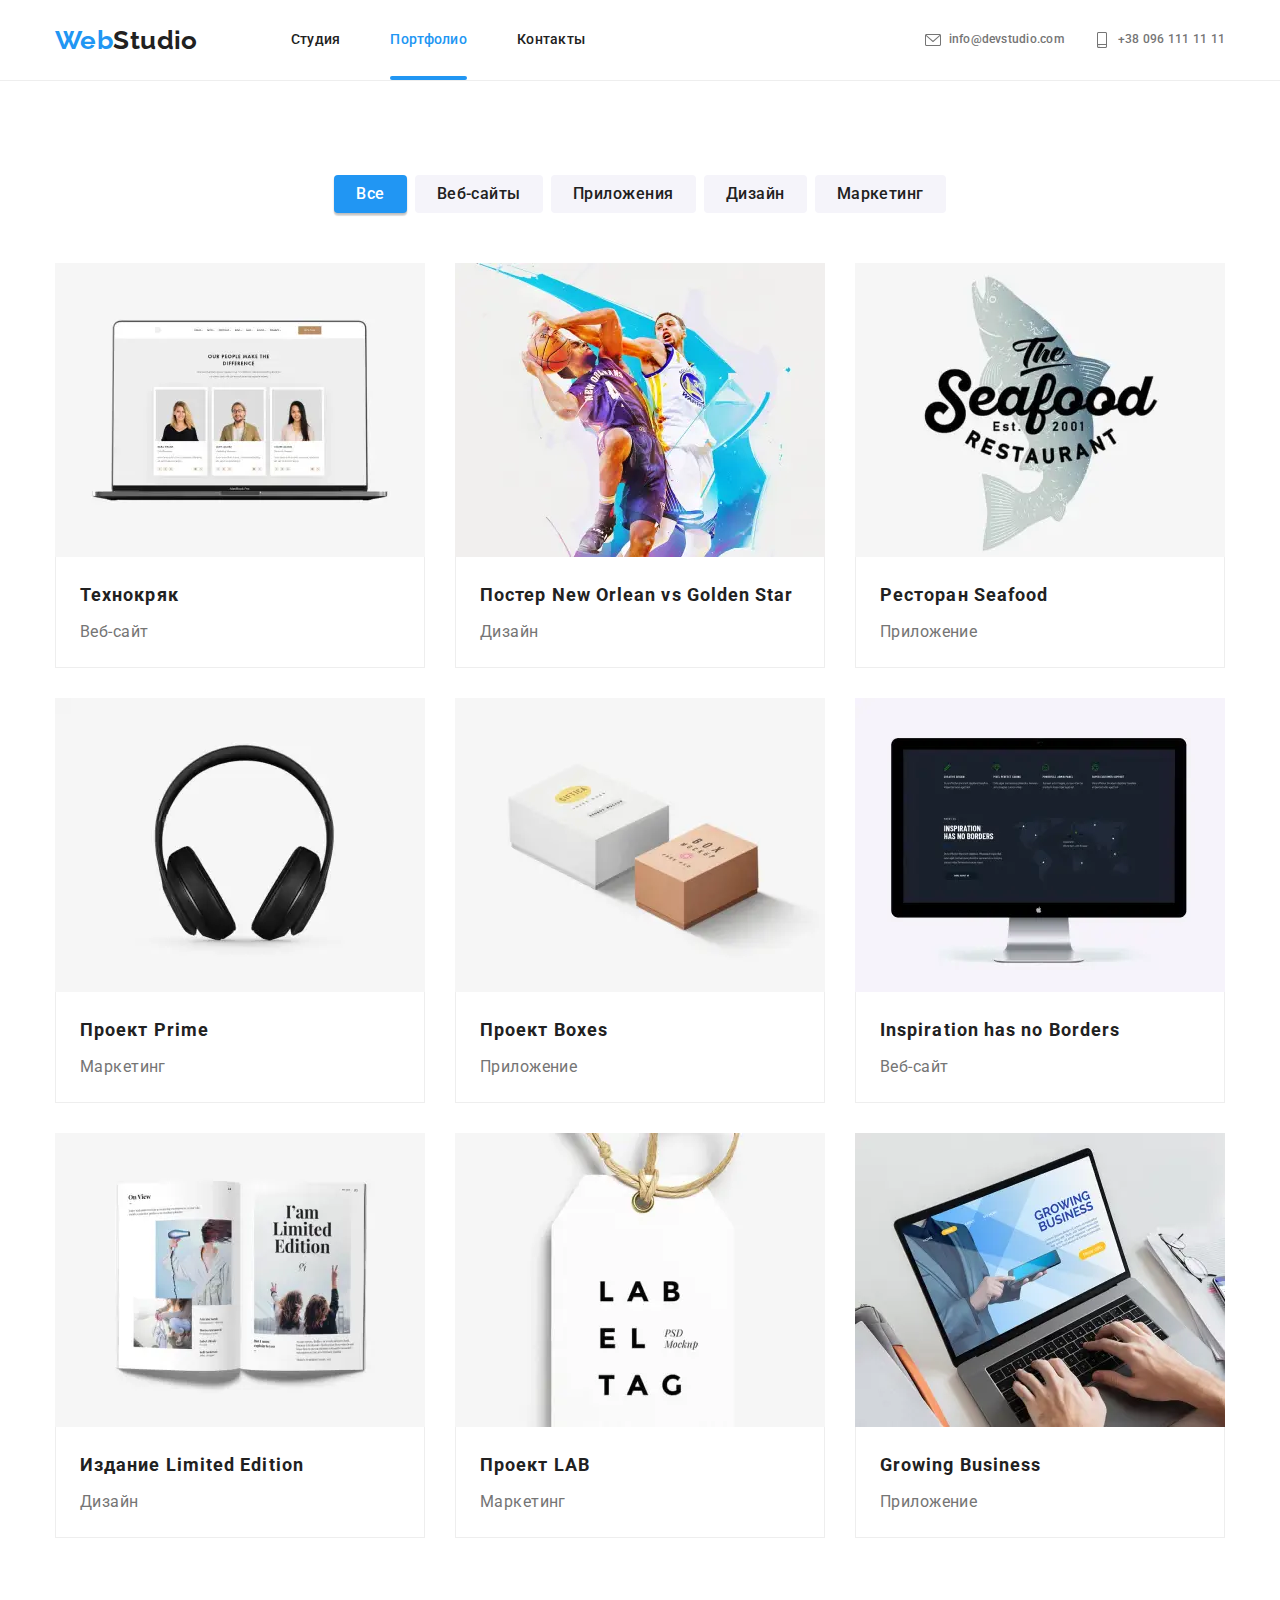
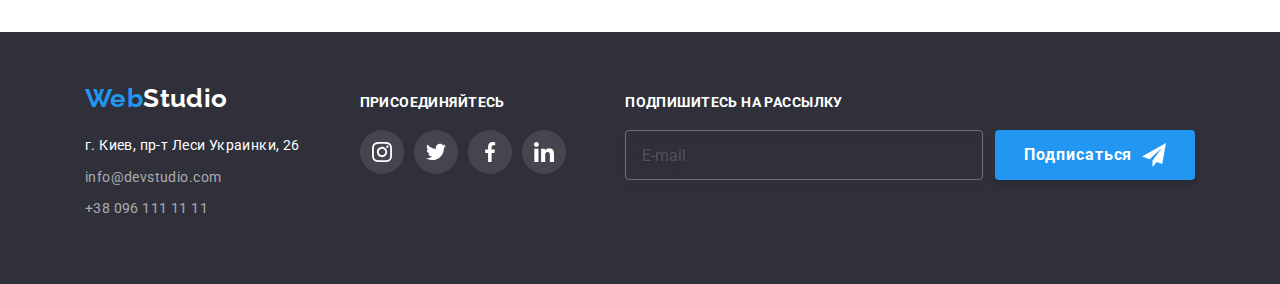
==== commit a527e004: "исправлены ошибки" ====
--- a/portfolio.html
+++ b/portfolio.html
@@ -8,7 +8,7 @@
     <link href="https://fonts.googleapis.com/css2?family=Raleway:wght@700&family=Roboto:wght@400;500;700;900&display=swap"
         rel="stylesheet">
     <link rel="stylesheet" href="./css/modern-normalize.css">
-    <link rel="stylesheet" href="./css/main.css" />
+    <link rel="stylesheet" href="./css/main.min.css" />
     <title>Portfolio</title>
 </head>
 
@@ -102,8 +102,8 @@
     </div>
 </header>
 <main>
-        <section class="section">
-            <div class="section__container">
+        <section class="section section--no-paddings">
+            <div class="section__container section__container--no-padding">
                    <h2 class="section__title section__title--hide">Наши портфолио</h2> <!--убрать (скрыть) в CSS -->
                    <!-- Filter buttons -->
                    <ul class="filter">
@@ -130,24 +130,24 @@
                             <div class="image-thumb">
                                 <picture>
                                     <source media="(min-width:1200px)" srcset="
-                                        ./images/desk/p1.webp 1x, 
-                                        ./images/desk/p1@2x.webp 2x" type="image/webp" />
-                                    <source media="(min-width:1200px)" srcset="
-                                        ./images/desk/p1.jpg 1x, 
-                                        ./images/desk/p1@2x.jpg 2x" type="image/jpg" />
-                                    <source media="(min-width:768px)" srcset="
-                                        ./images/tab/p1.webp 1x, 
-                                        ./images/tab/p1@2x.webp 2x" type="image/webp" />
-                                    <source media="(min-width:768px)" srcset="
-                                        ./images/tab/p1.jpg 1x, 
-                                        ./images/tab/p1@2x.jpg 2x" type="image/jpg" />
-                                    <source media="(max-width:767px)" srcset="
-                                        ./images/mob/p1.webp 1x, 
-                                        ./images/mob/p1@2x.webp 2x" type="image/webp" />
-                                    <source media="(max-width:767px)" srcset="
-                                        ./images/mob/p1.jpg 1x, 
-                                        ./images/mob/p1@2x.jpg 2x" type="image/jpg" />
-                                    <img class="portfolio__image" src="./images/mob/p1.jpg" alt="изображения пользователей на єкране">
+                                        ./images/desk/p1_1200px.webp 1x, 
+                                        ./images/desk/p1@2x_1200px.webp 2x" type="image/webp" />
+                                    <source media="(min-width:1200px)" srcset="
+                                        ./images/desk/p1_1200px.jpg 1x, 
+                                        ./images/desk/p1@2x_1200px.jpg 2x" type="image/jpg" />
+                                    <source media="(min-width:768px)" srcset="
+                                        ./images/tab/p1_768px.webp 1x, 
+                                        ./images/tab/p1@2x_768px.webp 2x" type="image/webp" />
+                                    <source media="(min-width:768px)" srcset="
+                                        ./images/tab/p1_768px.jpg 1x, 
+                                        ./images/tab/p1@2x_768px.jpg 2x" type="image/jpg" />
+                                    <source media="(max-width:767px)" srcset="
+                                        ./images/mob/p1_480px.webp 1x, 
+                                        ./images/mob/p1@2x_480px.webp 2x" type="image/webp" />
+                                    <source media="(max-width:767px)" srcset="
+                                        ./images/mob/p1_480px.jpg 1x, 
+                                        ./images/mob/p1@2x_480px.jpg 2x" type="image/jpg" />
+                                    <img class="portfolio__image" src="./images/mob/p1_480px.jpg" alt="изображения пользователей на єкране">
                                 </picture>
                                 <div class="overlay">
                                     <p class="overlay__text">Технокряк это современная площадка распространения коронавируса. Компании используют эту платформу для цифрового шпионажа и атак на защищённые сервера конкурентов.</p>
@@ -164,24 +164,24 @@
                             <div class="image-thumb">
                                 <picture>
                                     <source media="(min-width:1200px)" srcset="
-                                        ./images/desk/p2.webp 1x, 
-                                        ./images/desk/p2@2x.webp 2x" type="image/webp" />
-                                    <source media="(min-width:1200px)" srcset="
-                                        ./images/desk/p2.jpg 1x, 
-                                        ./images/desk/p2@2x.jpg 2x" type="image/jpg" />
-                                    <source media="(min-width:768px)" srcset="
-                                        ./images/tab/p2.webp 1x, 
-                                        ./images/tab/p2@2x.webp 2x" type="image/webp" />
-                                    <source media="(min-width:768px)" srcset="
-                                        ./images/tab/p2.jpg 1x, 
-                                        ./images/tab/p2@2x.jpg 2x" type="image/jpg" />
-                                    <source media="(max-width:767px)" srcset="
-                                        ./images/mob/p2.webp 1x, 
-                                        ./images/mob/p2@2x.webp 2x" type="image/webp" />
-                                    <source media="(max-width:767px)" srcset="
-                                        ./images/mob/p2.jpg 1x, 
-                                        ./images/mob/p2@2x.jpg 2x" type="image/jpg" />
-                                    <img class="portfolio__image" src="./images/mob/p2.jpg" alt="постер с баскетболистами">
+                                        ./images/desk/p2_1200px.webp 1x, 
+                                        ./images/desk/p2@2x_1200px.webp 2x" type="image/webp" />
+                                    <source media="(min-width:1200px)" srcset="
+                                        ./images/desk/p2_1200px.jpg 1x, 
+                                        ./images/desk/p2@2x_1200px.jpg 2x" type="image/jpg" />
+                                    <source media="(min-width:768px)" srcset="
+                                        ./images/tab/p2_768px.webp 1x, 
+                                        ./images/tab/p2@2x_768px.webp 2x" type="image/webp" />
+                                    <source media="(min-width:768px)" srcset="
+                                        ./images/tab/p2_768px.jpg 1x, 
+                                        ./images/tab/p2@2x_768px.jpg 2x" type="image/jpg" />
+                                    <source media="(max-width:767px)" srcset="
+                                        ./images/mob/p2_480px.webp 1x, 
+                                        ./images/mob/p2@2x_480px.webp 2x" type="image/webp" />
+                                    <source media="(max-width:767px)" srcset="
+                                        ./images/mob/p2_480px.jpg 1x, 
+                                        ./images/mob/p2@2x_480px.jpg 2x" type="image/jpg" />
+                                    <img class="portfolio__image" src="./images/mob/p2_480px.jpg" alt="постер с баскетболистами">
                                 </picture>                                
                                 <div class="overlay">
                                     <p class="overlay__text">Технокряк это современная площадка распространения коронавируса. Компании используют эту платформу для цифрового шпионажа и атак на защищённые сервера конкурентов.</p>
@@ -199,24 +199,24 @@
                             <div class="image-thumb">
                                 <picture>
                                     <source media="(min-width:1200px)" srcset="
-                                        ./images/desk/p3.webp 1x, 
-                                        ./images/desk/p3@2x.webp 2x" type="image/webp" />
-                                    <source media="(min-width:1200px)" srcset="
-                                        ./images/desk/p3.jpg 1x, 
-                                        ./images/desk/p3@2x.jpg 2x" type="image/jpg" />
-                                    <source media="(min-width:768px)" srcset="
-                                        ./images/tab/p3.webp 1x, 
-                                        ./images/tab/p3@2x.webp 2x" type="image/webp" />
-                                    <source media="(min-width:768px)" srcset="
-                                        ./images/tab/p3.jpg 1x, 
-                                        ./images/tab/p3@2x.jpg 2x" type="image/jpg" />
-                                    <source media="(max-width:767px)" srcset="
-                                        ./images/mob/p3.webp 1x, 
-                                        ./images/mob/p3@2x.webp 2x" type="image/webp" />
-                                    <source media="(max-width:767px)" srcset="
-                                        ./images/mob/p3.jpg 1x, 
-                                        ./images/mob/p3@2x.jpg 2x" type="image/jpg" />
-                                    <img class="portfolio__image" src="./images/mob/p3.jpg" alt="логотип рыбного ресторана">
+                                        ./images/desk/p3_1200px.webp 1x, 
+                                        ./images/desk/p3@2x_1200px.webp 2x" type="image/webp" />
+                                    <source media="(min-width:1200px)" srcset="
+                                        ./images/desk/p3_1200px.jpg 1x, 
+                                        ./images/desk/p3@2x_1200px.jpg 2x" type="image/jpg" />
+                                    <source media="(min-width:768px)" srcset="
+                                        ./images/tab/p3_768px.webp 1x, 
+                                        ./images/tab/p3@2x_768px.webp 2x" type="image/webp" />
+                                    <source media="(min-width:768px)" srcset="
+                                        ./images/tab/p3_768px.jpg 1x, 
+                                        ./images/tab/p3@2x_768px.jpg 2x" type="image/jpg" />
+                                    <source media="(max-width:767px)" srcset="
+                                        ./images/mob/p3_480px.webp 1x, 
+                                        ./images/mob/p3@2x_480px.webp 2x" type="image/webp" />
+                                    <source media="(max-width:767px)" srcset="
+                                        ./images/mob/p3_480px.jpg 1x, 
+                                        ./images/mob/p3@2x_480px.jpg 2x" type="image/jpg" />
+                                    <img class="portfolio__image" src="./images/mob/p3_480px.jpg" alt="логотип рыбного ресторана">
                                 </picture>
                                 <div class="overlay">
                                     <p class="overlay__text">Технокряк это современная площадка распространения коронавируса. Компании используют эту платформу для цифрового шпионажа и атак на защищённые сервера конкурентов.</p>
@@ -233,24 +233,24 @@
                             <div class="image-thumb">
                                 <picture>
                                     <source media="(min-width:1200px)" srcset="
-                                        ./images/desk/p4.webp 1x, 
-                                        ./images/desk/p4@2x.webp 2x" type="image/webp" />
-                                    <source media="(min-width:1200px)" srcset="
-                                        ./images/desk/p4.jpg 1x, 
-                                        ./images/desk/p4@2x.jpg 2x" type="image/jpg" />
-                                    <source media="(min-width:768px)" srcset="
-                                        ./images/tab/p4.webp 1x, 
-                                        ./images/tab/p4@2x.webp 2x" type="image/webp" />
-                                    <source media="(min-width:768px)" srcset="
-                                        ./images/tab/p4.jpg 1x, 
-                                        ./images/tab/p4@2x.jpg 2x" type="image/jpg" />
-                                    <source media="(max-width:767px)" srcset="
-                                        ./images/mob/p4.webp 1x, 
-                                        ./images/mob/p4@2x.webp 2x" type="image/webp" />
-                                    <source media="(max-width:767px)" srcset="
-                                        ./images/mob/p4.jpg 1x, 
-                                        ./images/mob/p4@2x.jpg 2x" type="image/jpg" />
-                                    <img class="portfolio__image" src="./images/mob/p4.jpg" alt="картинка с наушниками">
+                                        ./images/desk/p4_1200px.webp 1x, 
+                                        ./images/desk/p4@2x_1200px.webp 2x" type="image/webp" />
+                                    <source media="(min-width:1200px)" srcset="
+                                        ./images/desk/p4_1200px.jpg 1x, 
+                                        ./images/desk/p4@2x_1200px.jpg 2x" type="image/jpg" />
+                                    <source media="(min-width:768px)" srcset="
+                                        ./images/tab/p4_768px.webp 1x, 
+                                        ./images/tab/p4@2x_768px.webp 2x" type="image/webp" />
+                                    <source media="(min-width:768px)" srcset="
+                                        ./images/tab/p4_768px.jpg 1x, 
+                                        ./images/tab/p4@2x_768px.jpg 2x" type="image/jpg" />
+                                    <source media="(max-width:767px)" srcset="
+                                        ./images/mob/p4_480px.webp 1x, 
+                                        ./images/mob/p4@2x_480px.webp 2x" type="image/webp" />
+                                    <source media="(max-width:767px)" srcset="
+                                        ./images/mob/p4_480px.jpg 1x, 
+                                        ./images/mob/p4@2x_480px.jpg 2x" type="image/jpg" />
+                                    <img class="portfolio__image" src="./images/mob/p4_480px.jpg" alt="картинка с наушниками">
                                 </picture>
                                 <div class="overlay">
                                     <p class="overlay__text">Технокряк это современная площадка распространения коронавируса. Компании используют эту платформу для цифрового шпионажа и атак на защищённые сервера конкурентов.</p>
@@ -267,24 +267,24 @@
                             <div class="image-thumb">
                                 <picture>
                                     <source media="(min-width:1200px)" srcset="
-                                        ./images/desk/p5.webp 1x, 
-                                        ./images/desk/p5@2x.webp 2x" type="image/webp" />
-                                    <source media="(min-width:1200px)" srcset="
-                                        ./images/desk/p5.jpg 1x, 
-                                        ./images/desk/p5@2x.jpg 2x" type="image/jpg" />
-                                    <source media="(min-width:768px)" srcset="
-                                        ./images/tab/p5.webp 1x, 
-                                        ./images/tab/p5@2x.webp 2x" type="image/webp" />
-                                    <source media="(min-width:768px)" srcset="
-                                        ./images/tab/p5.jpg 1x, 
-                                        ./images/tab/p5@2x.jpg 2x" type="image/jpg" />
-                                    <source media="(max-width:767px)" srcset="
-                                        ./images/mob/p5.webp 1x, 
-                                        ./images/mob/p5@2x.webp 2x" type="image/webp" />
-                                    <source media="(max-width:767px)" srcset="
-                                        ./images/mob/p5.jpg 1x, 
-                                        ./images/mob/p5@2x.jpg 2x" type="image/jpg" />
-                                    <img class="portfolio__image" src="./images/mob/p5.jpg" alt="картинка с коробками">
+                                        ./images/desk/p5_1200px.webp 1x, 
+                                        ./images/desk/p5@2x_1200px.webp 2x" type="image/webp" />
+                                    <source media="(min-width:1200px)" srcset="
+                                        ./images/desk/p5_1200px.jpg 1x, 
+                                        ./images/desk/p5@2x_1200px.jpg 2x" type="image/jpg" />
+                                    <source media="(min-width:768px)" srcset="
+                                        ./images/tab/p5_768px.webp 1x, 
+                                        ./images/tab/p5@2x_768px.webp 2x" type="image/webp" />
+                                    <source media="(min-width:768px)" srcset="
+                                        ./images/tab/p5_768px.jpg 1x, 
+                                        ./images/tab/p5@2x_768px.jpg 2x" type="image/jpg" />
+                                    <source media="(max-width:767px)" srcset="
+                                        ./images/mob/p5_480px.webp 1x, 
+                                        ./images/mob/p5@2x_480px.webp 2x" type="image/webp" />
+                                    <source media="(max-width:767px)" srcset="
+                                        ./images/mob/p5_480px.jpg 1x, 
+                                        ./images/mob/p5@2x_480px.jpg 2x" type="image/jpg" />
+                                    <img class="portfolio__image" src="./images/mob/p5_480px.jpg" alt="картинка с коробками">
                                 </picture>
                                 <div class="overlay">
                                     <p class="overlay__text">Технокряк это современная площадка распространения коронавируса. Компании используют эту платформу для цифрового шпионажа и атак на защищённые сервера конкурентов.</p>
@@ -301,24 +301,24 @@
                             <div class="image-thumb">
                                 <picture>
                                     <source media="(min-width:1200px)" srcset="
-                                        ./images/desk/p6.webp 1x, 
-                                        ./images/desk/p6@2x.webp 2x" type="image/webp" />
-                                    <source media="(min-width:1200px)" srcset="
-                                        ./images/desk/p6.jpg 1x, 
-                                        ./images/desk/p6@2x.jpg 2x" type="image/jpg" />
-                                    <source media="(min-width:768px)" srcset="
-                                        ./images/tab/p6.webp 1x, 
-                                        ./images/tab/p6@2x.webp 2x" type="image/webp" />
-                                    <source media="(min-width:768px)" srcset="
-                                        ./images/tab/p6.jpg 1x, 
-                                        ./images/tab/p6@2x.jpg 2x" type="image/jpg" />
-                                    <source media="(max-width:767px)" srcset="
-                                        ./images/mob/p6.webp 1x, 
-                                        ./images/mob/p6@2x.webp 2x" type="image/webp" />
-                                    <source media="(max-width:767px)" srcset="
-                                        ./images/mob/p6.jpg 1x, 
-                                        ./images/mob/p6@2x.jpg 2x" type="image/jpg" />
-                                    <img class="portfolio__image" src="./images/mob/p6.jpg" alt="изображение континентов">
+                                        ./images/desk/p6_1200px.webp 1x, 
+                                        ./images/desk/p6@2x_1200px.webp 2x" type="image/webp" />
+                                    <source media="(min-width:1200px)" srcset="
+                                        ./images/desk/p6_1200px.jpg 1x, 
+                                        ./images/desk/p6@2x_1200px.jpg 2x" type="image/jpg" />
+                                    <source media="(min-width:768px)" srcset="
+                                        ./images/tab/p6_768px.webp 1x, 
+                                        ./images/tab/p6@2x_768px.webp 2x" type="image/webp" />
+                                    <source media="(min-width:768px)" srcset="
+                                        ./images/tab/p6_768px.jpg 1x, 
+                                        ./images/tab/p6@2x_768px.jpg 2x" type="image/jpg" />
+                                    <source media="(max-width:767px)" srcset="
+                                        ./images/mob/p6_480px.webp 1x, 
+                                        ./images/mob/p6@2x_480px.webp 2x" type="image/webp" />
+                                    <source media="(max-width:767px)" srcset="
+                                        ./images/mob/p6_480px.jpg 1x, 
+                                        ./images/mob/p6@2x_480px.jpg 2x" type="image/jpg" />
+                                    <img class="portfolio__image" src="./images/mob/p6_480px.jpg" alt="изображение континентов">
                                 </picture>
                                 <div class="overlay">
                                     <p class="overlay__text">Технокряк это современная площадка распространения коронавируса. Компании используют эту платформу для цифрового шпионажа и атак на защищённые сервера конкурентов.</p>
@@ -335,24 +335,24 @@
                             <div class="image-thumb">
                                 <picture>
                                     <source media="(min-width:1200px)" srcset="
-                                        ./images/desk/p7.webp 1x, 
-                                        ./images/desk/p7@2x.webp 2x" type="image/webp" />
-                                    <source media="(min-width:1200px)" srcset="
-                                        ./images/desk/p7.jpg 1x, 
-                                        ./images/desk/p7@2x.jpg 2x" type="image/jpg" />
-                                    <source media="(min-width:768px)" srcset="
-                                        ./images/tab/p7.webp 1x, 
-                                        ./images/tab/p7@2x.webp 2x" type="image/webp" />
-                                    <source media="(min-width:768px)" srcset="
-                                        ./images/tab/p7.jpg 1x, 
-                                        ./images/tab/p7@2x.jpg 2x" type="image/jpg" />
-                                    <source media="(max-width:767px)" srcset="
-                                        ./images/mob/p7.webp 1x, 
-                                        ./images/mob/p7@2x.webp 2x" type="image/webp" />
-                                    <source media="(max-width:767px)" srcset="
-                                        ./images/mob/p7.jpg 1x, 
-                                        ./images/mob/p7@2x.jpg 2x" type="image/jpg" />
-                                    <img class="portfolio__image" src="./images/mob/p7.jpg" alt="изображение раскрытого журнала">
+                                        ./images/desk/p7_1200px.webp 1x, 
+                                        ./images/desk/p7@2x_1200px.webp 2x" type="image/webp" />
+                                    <source media="(min-width:1200px)" srcset="
+                                        ./images/desk/p7_1200px.jpg 1x, 
+                                        ./images/desk/p7@2x_1200px.jpg 2x" type="image/jpg" />
+                                    <source media="(min-width:768px)" srcset="
+                                        ./images/tab/p7_768px.webp 1x, 
+                                        ./images/tab/p7@2x_768px.webp 2x" type="image/webp" />
+                                    <source media="(min-width:768px)" srcset="
+                                        ./images/tab/p7_768px.jpg 1x, 
+                                        ./images/tab/p7@2x_768px.jpg 2x" type="image/jpg" />
+                                    <source media="(max-width:767px)" srcset="
+                                        ./images/mob/p7_480px.webp 1x, 
+                                        ./images/mob/p7@2x_480px.webp 2x" type="image/webp" />
+                                    <source media="(max-width:767px)" srcset="
+                                        ./images/mob/p7_480px.jpg 1x, 
+                                        ./images/mob/p7@2x_480px.jpg 2x" type="image/jpg" />
+                                    <img class="portfolio__image" src="./images/mob/p7_480px.jpg" alt="изображение раскрытого журнала">
                                 </picture>
                                 <div class="overlay">
                                     <p class="overlay__text">Технокряк это современная площадка распространения коронавируса. Компании используют эту платформу для цифрового шпионажа и атак на защищённые сервера конкурентов.</p>
@@ -369,24 +369,24 @@
                             <div class="image-thumb">
                                 <picture>
                                     <source media="(min-width:1200px)" srcset="
-                                        ./images/desk/p8.webp 1x, 
-                                        ./images/desk/p8@2x.webp 2x" type="image/webp" />
-                                    <source media="(min-width:1200px)" srcset="
-                                        ./images/desk/p8.jpg 1x, 
-                                        ./images/desk/p8@2x.jpg 2x" type="image/jpg" />
-                                    <source media="(min-width:768px)" srcset="
-                                        ./images/tab/p8.webp 1x, 
-                                        ./images/tab/p8@2x.webp 2x" type="image/webp" />
-                                    <source media="(min-width:768px)" srcset="
-                                        ./images/tab/p8.jpg 1x, 
-                                        ./images/tab/p8@2x.jpg 2x" type="image/jpg" />
-                                    <source media="(max-width:767px)" srcset="
-                                        ./images/mob/p8.webp 1x, 
-                                        ./images/mob/p8@2x.webp 2x" type="image/webp" />
-                                    <source media="(max-width:767px)" srcset="
-                                        ./images/mob/p8.jpg 1x, 
-                                        ./images/mob/p8@2x.jpg 2x" type="image/jpg" />
-                                    <img class="portfolio__image" src="./images/mob/p8.jpg" alt="магазинная бирка">
+                                        ./images/desk/p8_1200px.webp 1x, 
+                                        ./images/desk/p8@2x_1200px.webp 2x" type="image/webp" />
+                                    <source media="(min-width:1200px)" srcset="
+                                        ./images/desk/p8_1200px.jpg 1x, 
+                                        ./images/desk/p8@2x_1200px.jpg 2x" type="image/jpg" />
+                                    <source media="(min-width:768px)" srcset="
+                                        ./images/tab/p8_768px.webp 1x, 
+                                        ./images/tab/p8@2x_768px.webp 2x" type="image/webp" />
+                                    <source media="(min-width:768px)" srcset="
+                                        ./images/tab/p8_768px.jpg 1x, 
+                                        ./images/tab/p8@2x_768px.jpg 2x" type="image/jpg" />
+                                    <source media="(max-width:767px)" srcset="
+                                        ./images/mob/p8_480px.webp 1x, 
+                                        ./images/mob/p8@2x_480px.webp 2x" type="image/webp" />
+                                    <source media="(max-width:767px)" srcset="
+                                        ./images/mob/p8_480px.jpg 1x, 
+                                        ./images/mob/p8@2x_480px.jpg 2x" type="image/jpg" />
+                                    <img class="portfolio__image" src="./images/mob/p8_480px.jpg" alt="магазинная бирка">
                                 </picture>
                                 <div class="overlay">
                                     <p class="overlay__text">Технокряк это современная площадка распространения коронавируса. Компании используют эту платформу для цифрового шпионажа и атак на защищённые сервера конкурентов.</p>
@@ -403,24 +403,24 @@
                             <div class="image-thumb">
                                 <picture>
                                     <source media="(min-width:1200px)" srcset="
-                                        ./images/desk/p9.webp 1x, 
-                                        ./images/desk/p9@2x.webp 2x" type="image/webp" />
-                                    <source media="(min-width:1200px)" srcset="
-                                        ./images/desk/p9.jpg 1x, 
-                                        ./images/desk/p9@2x.jpg 2x" type="image/jpg" />
-                                    <source media="(min-width:768px)" srcset="
-                                        ./images/tab/p9.webp 1x, 
-                                        ./images/tab/p9@2x.webp 2x" type="image/webp" />
-                                    <source media="(min-width:768px)" srcset="
-                                        ./images/tab/p9.jpg 1x, 
-                                        ./images/tab/p9@2x.jpg 2x" type="image/jpg" />
-                                    <source media="(max-width:767px)" srcset="
-                                        ./images/mob/p9.webp 1x, 
-                                        ./images/mob/p9@2x.webp 2x" type="image/webp" />
-                                    <source media="(max-width:767px)" srcset="
-                                        ./images/mob/p9.jpg 1x, 
-                                        ./images/mob/p9@2x.jpg 2x" type="image/jpg" />
-                                    <img class="portfolio__image" src="./images/mob/p9.jpg" alt="Человек печаает на ноутбуке">
+                                        ./images/desk/p9_1200px.webp 1x, 
+                                        ./images/desk/p9@2x_1200px.webp 2x" type="image/webp" />
+                                    <source media="(min-width:1200px)" srcset="
+                                        ./images/desk/p9_1200px.jpg 1x, 
+                                        ./images/desk/p9@2x_1200px.jpg 2x" type="image/jpg" />
+                                    <source media="(min-width:768px)" srcset="
+                                        ./images/tab/p9_768px.webp 1x, 
+                                        ./images/tab/p9@2x_768px.webp 2x" type="image/webp" />
+                                    <source media="(min-width:768px)" srcset="
+                                        ./images/tab/p9_768px.jpg 1x, 
+                                        ./images/tab/p9@2x_768px.jpg 2x" type="image/jpg" />
+                                    <source media="(max-width:767px)" srcset="
+                                        ./images/mob/p9_480px.webp 1x, 
+                                        ./images/mob/p9@2x_480px.webp 2x" type="image/webp" />
+                                    <source media="(max-width:767px)" srcset="
+                                        ./images/mob/p9_480px.jpg 1x, 
+                                        ./images/mob/p9@2x_480px.jpg 2x" type="image/jpg" />
+                                    <img class="portfolio__image" src="./images/mob/p9_480px.jpg" alt="Человек печаает на ноутбуке">
                                 </picture>
                                 <div class="overlay">
                                     <p class="overlay__text">Технокряк это современная площадка распространения коронавируса. Компании используют эту платформу для цифрового шпионажа и атак на защищённые сервера конкурентов.</p>
--- a/css/main.min.css
+++ b/css/main.min.css
@@ -0,0 +1,2 @@
+.mob-menu__nav__link,.mob-menu__tel__link,.mob-menu__mail__link,.mob-menu__socials__link,.ftr-contact__link,.socials__link,.client__link,.form__checkbox__contract-link,.portfolio__link{text-decoration:none}.ftr-contact,.advantage,.member,.socials,.client,.filter,.portfolio{padding:0;margin:0;list-style:none}.location,.appeal,.advantage__text,.member__position,.portfolio__filter,.overlay__text{margin:0;padding:0}.header-logo,.footer-logo{font-family:Raleway;font-size:26px;line-height:1.19;font-weight:700;text-decoration:none}.button-primary--footer,.button-primary--hero,.button-primary{display:-webkit-box;display:-ms-flexbox;display:flex;-webkit-box-align:center;-ms-flex-align:center;align-items:center;-webkit-box-pack:center;-ms-flex-pack:center;justify-content:center;width:200px;height:50px;border-radius:4px;border:none;font-weight:700;font-size:16px;line-height:1.88;letter-spacing:0.06em;color:#fff;-webkit-box-shadow:0px 4px 4px rgba(0,0,0,0.15);box-shadow:0px 4px 4px rgba(0,0,0,0.15);background-color:#2196f3;cursor:pointer}*,*::before,*::after{-webkit-box-sizing:border-box;box-sizing:border-box}body{background-color:#fff;color:#757575;font-family:Roboto,sans-serif;letter-spacing:0.03em;font-size:14px;line-height:1.71}.section{padding:60px 15px}@media screen and (min-width: 1200px){.section{padding:94px 15px}}.section__container{padding:0;margin:0 auto;overflow-x:hidden;overflow-y:hidden}@media screen and (min-width: 480px){.section__container{width:480px}}@media screen and (min-width: 768px){.section__container{width:768px}}@media screen and (min-width: 1200px){.section__container{width:1200px}}.section--no-paddings{padding-left:0;padding-right:0}.section__container--no-padding{padding:0}.section__title{margin-top:0;font-weight:bold;line-height:1.17;text-align:center;color:#212121}@media screen and (min-width: 480px){.section__title{margin-bottom:30px;font-size:28px}}@media screen and (min-width: 1200px){.section__title{margin-bottom:50px;font-size:36px}}.mob-menu{z-index:2;position:absolute;top:0;left:0;opacity:0;visibility:hidden;pointer-events:none;width:100%;height:100%;overflow:auto;overflow-x:hidden;-webkit-box-sizing:border-box;box-sizing:border-box}.mob-menu.is-open{opacity:1;visibility:visible;pointer-events:auto;background-color:#fff}.mob-menu__container{position:relative;padding-top:48px;padding-bottom:48px;padding-left:40px}.mob-menu__close-btn{position:absolute;top:10px;right:15px;display:-webkit-box;display:-ms-flexbox;display:flex;-webkit-box-align:center;-ms-flex-align:center;align-items:center;-webkit-box-pack:center;-ms-flex-pack:center;justify-content:center;padding:0;border:0;-webkit-box-sizing:border-box;box-sizing:border-box;background-color:transparent;line-height:0}.mob-menu__close-icon{display:block;fill:#212121}.mob-menu__close-btn:active .mob-menu__close-icon{fill:#2196f3}.mob-menu__nav{padding:0;margin:0 0 302px 0;list-style:none}.mob-menu__nav__item{margin-bottom:32px}.mob-menu__nav__link{font-weight:500;letter-spacing:0.02em;font-size:40px;line-height:1.18;color:#212121}.mob-menu__nav__link--current{color:#2196f3}.mob-menu__tel{margin-bottom:32px}.mob-menu__tel__link{font-weight:500;font-size:34px;line-height:1.18;letter-spacing:0.02em;color:#2196f3}.mob-menu__mail{margin-bottom:64px}.mob-menu__mail__link{font-weight:500;font-size:24px;line-height:1.18;letter-spacing:0.02em;color:#757575}.mob-menu__socials{display:-webkit-box;display:-ms-flexbox;display:flex;padding:0;margin:0;list-style:none}.mob-menu__socials__item:not(:last-child){padding-right:10px}.mob-menu__socials__item+.mob-menu__socials__item{padding-left:10px;border-left:1px solid rgba(33,33,33,0.2)}.mob-menu__socials__link{font-weight:500;font-size:18px;line-height:1.22;letter-spacing:0.02em;color:#2196f3}.page-header{border-bottom:1px solid #eee}.site-nav{display:none}.contact{display:none}.header-container{display:-webkit-box;display:-ms-flexbox;display:flex;-webkit-box-pack:justify;-ms-flex-pack:justify;justify-content:space-between;-webkit-box-align:center;-ms-flex-align:center;align-items:center;height:60px;padding:0 15px}.header-logo{font-size:24px;color:#212121}.header-logo-colorized{color:#2196f3}.menu-btn{display:-webkit-box;display:-ms-flexbox;display:flex;-webkit-box-align:center;-ms-flex-align:center;align-items:center;-webkit-box-pack:center;-ms-flex-pack:center;justify-content:center;padding:0;border:0;-webkit-box-sizing:border-box;box-sizing:border-box;background-color:transparent;line-height:0}.menu-btn__icon{display:block;fill:#212121}.menu-btn:active .menu-btn__icon{fill:#2196f3}@media screen and (min-width: 768px){.menu-btn{display:none}.nav-group{display:-webkit-box;display:-ms-flexbox;display:flex;-webkit-box-align:center;-ms-flex-align:center;align-items:center;height:60px}.site-nav{display:-webkit-box;display:-ms-flexbox;display:flex;list-style:none;margin:0 0 0 88px;padding:0}.site-nav__item{position:relative}.site-nav__item+.site-nav__item{margin-left:50px}.site-nav__link{display:block;padding:22px 0;color:#212121;font-weight:500;font-size:14px;line-height:1.14;letter-spacing:0.02em;text-decoration:none;-webkit-transition:color 250ms cubic-bezier(0.4, 0, 0.2, 1);transition:color 250ms cubic-bezier(0.4, 0, 0.2, 1)}.site-nav__link--current{color:#2196f3}.site-nav__link--current::after{content:'';position:absolute;bottom:0;left:0;width:100%;height:4px;border-radius:2px;background-color:#2196f3}.contact{display:-webkit-box;display:-ms-flexbox;display:flex;-webkit-box-orient:vertical;-webkit-box-direction:normal;-ms-flex-direction:column;flex-direction:column;margin:0;padding:0;list-style:none}.contact__item:first-child{margin-bottom:10px}.contact__link{text-decoration:none;display:-webkit-box;display:-ms-flexbox;display:flex;color:#757575;font-weight:500;font-size:12px;line-height:1.17;letter-spacing:0.02em;-webkit-transition:color 250ms cubic-bezier(0.4, 0, 0.2, 1);transition:color 250ms cubic-bezier(0.4, 0, 0.2, 1)}.contact__icon{width:16px;height:16px;margin-right:8px;fill:currentColor}}@media screen and (min-width: 1200px){.header-container{-webkit-box-pack:start;-ms-flex-pack:start;justify-content:start;height:80px}.header-logo{font-size:26px;padding:24px 0}.nav-group{height:80px}.site-nav{-webkit-box-align:center;-ms-flex-align:center;align-items:center;margin-left:93px}.site-nav__link{padding:32px 0}.site-nav__link:hover,.site-nav__link:focus{color:#2196f3}.contact{-webkit-box-orient:horizontal;-webkit-box-direction:normal;-ms-flex-direction:row;flex-direction:row;margin-left:auto}.contact__link{padding:32px 0}.contact__link:hover,.contact__link:focus{color:#2196f3}.contact__item:first-child{margin-bottom:0px}.contact__item:last-child{margin-left:30px}}.page-footer{background-color:#2f303a}.ftr-address-wrapper{display:block;text-align:center;margin-bottom:60px}.footer-logo{display:block;margin-bottom:20px;font-size:24px;color:#fff}.footer-logo-colorized{color:#2196f3}.location{margin-bottom:8px;font-style:normal;line-height:1.71;color:#fff}.ftr-contact__item:first-child{margin-bottom:8px}.ftr-contact__link{font-style:normal;line-height:1.71;color:rgba(255,255,255,0.6)}.ftr-contact__link:active{color:#fff}.ftr-socials-wrapper{display:block;text-align:center;margin-bottom:60px}.appeal{margin-bottom:20px;line-height:1.17;font-weight:700;text-transform:uppercase;color:#fff}.subscription{display:-webkit-box;display:-ms-flexbox;display:flex;-webkit-box-orient:vertical;-webkit-box-direction:normal;-ms-flex-direction:column;flex-direction:column;text-align:center}.subscription__title{margin-bottom:20px;line-height:1.17;font-weight:700;text-transform:uppercase;color:#fff}.signup{display:block;text-align:center}.signup__mail{width:450px;height:50px;padding-left:16px;margin-bottom:20px;font-size:16px;line-height:1.25;color:rgba(255,255,255,0.6);background-color:transparent;border:1px solid rgba(255,255,255,0.3);-webkit-box-sizing:border-box;box-sizing:border-box;-webkit-filter:drop-shadow(0px 4px 4px rgba(0,0,0,0.15));filter:drop-shadow(0px 4px 4px rgba(0,0,0,0.15));border-radius:4px}.signup__icon{display:inline-block;width:24px;height:24px;margin-left:10px;background-color:transparent}.button-primary--footer{margin:0 auto}@media screen and (min-width: 768px){.footer-container{display:-webkit-box;display:-ms-flexbox;display:flex;-ms-flex-wrap:wrap;flex-wrap:wrap;-ms-flex-pack:distribute;justify-content:space-around}}@media screen and (min-width: 1200px){.page-footer{display:-webkit-box;display:-ms-flexbox;display:flex;-webkit-box-align:center;-ms-flex-align:center;align-items:center;height:252px}.footer-container{display:-webkit-box;display:-ms-flexbox;display:flex;-webkit-box-align:baseline;-ms-flex-align:baseline;align-items:baseline;padding:0 15px}.ftr-address-wrapper{display:-webkit-box;display:-ms-flexbox;display:flex;-webkit-box-orient:vertical;-webkit-box-direction:normal;-ms-flex-direction:column;flex-direction:column}.footer-logo{font-size:26px}.ftr-address-wrapper{text-align:left;margin-bottom:0}.appeal{text-align:left}.subscription{display:-webkit-box;display:-ms-flexbox;display:flex;-webkit-box-orient:vertical;-webkit-box-direction:normal;-ms-flex-direction:column;flex-direction:column;text-align:left}.button-primary--footer{margin-left:12px}.signup{display:-webkit-box;display:-ms-flexbox;display:flex}.signup__mail{width:358px;margin-bottom:0}}.hero{display:-webkit-box;display:-ms-flexbox;display:flex;-webkit-box-orient:vertical;-webkit-box-direction:normal;-ms-flex-direction:column;flex-direction:column;-webkit-box-align:center;-ms-flex-align:center;align-items:center;-webkit-box-pack:center;-ms-flex-pack:center;justify-content:center;max-width:480px;height:400px;background-repeat:no-repeat;background-color:#c4c4c4;background-size:480px auto;background-position:center;background-image:-webkit-gradient(linear, left top, left bottom, from(rgba(47,48,58,0.4)), to(rgba(47,48,58,0.4))),url(../images/mob/Hero_480px.jpg);background-image:linear-gradient(rgba(47,48,58,0.4), rgba(47,48,58,0.4)),url(../images/mob/Hero_480px.jpg)}@media screen and (min-device-pixel-ratio: 2), screen and (-webkit-min-device-pixel-ratio: 2), screen and (min-resolution: 192dpi), screen and (min-resolution: 2dppx){.hero{background-image:url(../images/mob/Hero@2x_480px.jpg)}}.hero__title{margin:0 0 30px 0;max-width:360px;font-weight:900;font-size:26px;line-height:1.62;text-align:center;letter-spacing:0.06em;text-transform:uppercase;color:#fff}@media screen and (min-width: 768px) and (max-width: 1199px){.hero{max-width:768px;height:400px;background-size:768px auto;background-image:-webkit-gradient(linear, left top, left bottom, from(rgba(47,48,58,0.4)), to(rgba(47,48,58,0.4))),url(../images/tab/Hero_768px.jpg);background-image:linear-gradient(rgba(47,48,58,0.4), rgba(47,48,58,0.4)),url(../images/tab/Hero_768px.jpg)}}@media screen and (min-width: 768px) and (max-width: 1199px) and (min-device-pixel-ratio: 2), screen and (min-width: 768px) and (max-width: 1199px) and (-webkit-min-device-pixel-ratio: 2), screen and (min-width: 768px) and (max-width: 1199px) and (min-resolution: 192dpi), screen and (min-width: 768px) and (max-width: 1199px) and (min-resolution: 2dppx){.hero{background-image:-webkit-gradient(linear, left top, left bottom, from(rgba(47,48,58,0.4)), to(rgba(47,48,58,0.4))),url(../images/tab/Hero@2x_768px.jpg);background-image:linear-gradient(rgba(47,48,58,0.4), rgba(47,48,58,0.4)),url(../images/tab/Hero@2x_768px.jpg)}}@media screen and (min-width: 1200px){.hero{max-width:1600px;height:600px;background-size:1600px auto;background-position:center;background-image:-webkit-gradient(linear, left top, left bottom, from(rgba(47,48,58,0.4)), to(rgba(47,48,58,0.4))),url(../images/desk/Hero_1200px.jpg);background-image:linear-gradient(rgba(47,48,58,0.4), rgba(47,48,58,0.4)),url(../images/desk/Hero_1200px.jpg)}}@media screen and (min-width: 1200px) and (min-device-pixel-ratio: 2), screen and (min-width: 1200px) and (-webkit-min-device-pixel-ratio: 2), screen and (min-width: 1200px) and (min-resolution: 192dpi), screen and (min-width: 1200px) and (min-resolution: 2dppx){.hero{background-image:-webkit-gradient(linear, left top, left bottom, from(rgba(47,48,58,0.4)), to(rgba(47,48,58,0.4))),url(../images/desk/Hero@2x_1200px.jpg);background-image:linear-gradient(rgba(47,48,58,0.4), rgba(47,48,58,0.4)),url(../images/desk/Hero@2x_1200px.jpg)}}@media screen and (min-width: 1200px){.hero .hero__title{max-width:696px;font-size:44px;line-height:1.36}}.button-primary--hero{-webkit-transition:background-color 250ms cubic-bezier(0.4, 0, 0.2, 1);transition:background-color 250ms cubic-bezier(0.4, 0, 0.2, 1)}.button-primary--hero:hover,.button-primary--hero:focus{background-color:#188ce8}.advantage{margin:-15px}.advantage__title{margin-top:0;margin-bottom:10px;text-align:center;font-weight:bold;line-height:1.14;text-transform:uppercase;color:#212121}.advantage__item{margin:15px}.icon-wrapper{display:-webkit-box;display:-ms-flexbox;display:flex;-webkit-box-align:center;-ms-flex-align:center;align-items:center;-webkit-box-pack:center;-ms-flex-pack:center;justify-content:center;margin-bottom:30px;max-width:450px;height:120px;border-radius:4px;background-color:#f5f4fa}.section__title--hide{display:none}@media screen and (min-width: 768px){.advantage{display:-webkit-box;display:-ms-flexbox;display:flex;-webkit-box-align:center;-ms-flex-align:center;align-items:center;-webkit-box-pack:center;-ms-flex-pack:center;justify-content:center;-ms-flex-wrap:wrap;flex-wrap:wrap}.advantage__item{max-width:354px}.advantage__title{text-align:left}}@media screen and (min-width: 1200px){.advantage{-ms-flex-wrap:nowrap;flex-wrap:nowrap}.advantage__item{max-width:270px}}.section--none-top{display:none}@media screen and (min-width: 1200px){.section--none-top{display:block;padding-top:0}.feature{display:-webkit-box;display:-ms-flexbox;display:flex;list-style:none;margin:0;padding:0%;-webkit-box-pack:center;-ms-flex-pack:center;justify-content:center}.feature__item{position:relative}.feature__item+.feature__item{margin-left:30px}.feature__image{display:block}.feature__text{margin:0;padding:0}.feature-wrapper{display:-webkit-box;display:-ms-flexbox;display:flex;-webkit-box-align:center;-ms-flex-align:center;align-items:center;-webkit-box-pack:center;-ms-flex-pack:center;justify-content:center;position:absolute;bottom:0;left:0;width:370px;height:70px;font-weight:700;line-height:1.17;text-transform:uppercase;color:#fff;background-color:rgba(47,48,58,0.8)}}.section--dimm{background-color:#f5f4fa}.member{margin:-15px;-webkit-box-sizing:border-box;box-sizing:border-box}.member__image{display:block;width:100%}.member__name{font-weight:500;font-size:16px;line-height:1.19;text-align:center;margin-top:0;margin-bottom:10px;color:#212121}.member__position{margin-bottom:16px;font-size:16px;line-height:1.19;text-align:center}.member__item{margin:15px;max-width:100%;-webkit-box-shadow:0px 1px 3px rgba(0,0,0,0.12),0px 1px 1px rgba(0,0,0,0.14),0px 2px 1px rgba(0,0,0,0.2);box-shadow:0px 1px 3px rgba(0,0,0,0.12),0px 1px 1px rgba(0,0,0,0.14),0px 2px 1px rgba(0,0,0,0.2);border-radius:0px 0px 4px 4px;background-color:#fff}.member-wrapper{padding:30px 0 24px}.socials{display:-webkit-box;display:-ms-flexbox;display:flex;-webkit-box-pack:center;-ms-flex-pack:center;justify-content:center}.socials__item+.socials__item{margin-left:10px}.socials__link{display:-webkit-box;display:-ms-flexbox;display:flex;-webkit-box-align:center;-ms-flex-align:center;align-items:center;-webkit-box-pack:center;-ms-flex-pack:center;justify-content:center;width:44px;height:44px;border-radius:50px;background-color:rgba(255,255,255,0.1);-webkit-transition:background-color 250ms cubic-bezier(0.4, 0, 0.2, 1);transition:background-color 250ms cubic-bezier(0.4, 0, 0.2, 1)}.socials__item:active .socials__link{background-color:#2196f3}.socials__icon{display:inline-block;width:20px;height:20px;fill:#fff;-webkit-transition:fill 250ms cubic-bezier(0.4, 0, 0.2, 1);transition:fill 250ms cubic-bezier(0.4, 0, 0.2, 1)}.socials__icon--grey{fill:#afb1b8}.socials__item:active .socials__icon{fill:#fff}@media screen and (min-width: 768px){.member{display:-webkit-box;display:-ms-flexbox;display:flex;-ms-flex-wrap:wrap;flex-wrap:wrap}.member__item{width:354px}}@media screen and (min-width: 1200px){.member{-ms-flex-wrap:nowrap;flex-wrap:nowrap}.member__item{width:270px}.socials__item:hover .socials__link{background-color:#2196f3}.socials__item:hover .socials__icon{fill:#fff}}.client{display:-webkit-box;display:-ms-flexbox;display:flex;-ms-flex-wrap:wrap;flex-wrap:wrap;-webkit-box-sizing:border-box;box-sizing:border-box;margin:-15px}.client__item{margin:15px;width:210px}.client__link{display:-webkit-box;display:-ms-flexbox;display:flex;-webkit-box-align:center;-ms-flex-align:center;align-items:center;-webkit-box-pack:center;-ms-flex-pack:center;justify-content:center;width:100%;height:92px;border:1px solid #afb1b8;-webkit-box-sizing:border-box;box-sizing:border-box;border-radius:4px;-webkit-transition:border-color 250ms cubic-bezier(0.4, 0, 0.2, 1);transition:border-color 250ms cubic-bezier(0.4, 0, 0.2, 1)}.client__link:active{border-color:#2196f3}.client__icon{fill:#afb1b8;-webkit-transition:fill 250ms cubic-bezier(0.4, 0, 0.2, 1);transition:fill 250ms cubic-bezier(0.4, 0, 0.2, 1)}.client__link:active .client__icon{fill:#2196f3}@media screen and (min-width: 768px){.client{-webkit-box-align:center;-ms-flex-align:center;align-items:center;-webkit-box-pack:center;-ms-flex-pack:center;justify-content:center}.client__link{width:226px}}@media screen and (min-width: 1200px){.client{-ms-flex-wrap:nowrap;flex-wrap:nowrap}.client__link{width:170px}.client__link:hover{border-color:#2196f3}.client__link:hover .client__icon{fill:#2196f3}}input:focus-visible,textarea:focus-visible{outline:none}.backdrop{position:fixed;top:0;left:0;display:block;width:100%;height:100%;background-color:rgba(0,0,0,0.2);-webkit-transition:opacity 250ms cubic-bezier(0.4, 0, 0.2, 1),-webkit-transform 250ms cubic-bezier(0.4, 0, 0.2, 1);transition:opacity 250ms cubic-bezier(0.4, 0, 0.2, 1),-webkit-transform 250ms cubic-bezier(0.4, 0, 0.2, 1);transition:opacity 250ms cubic-bezier(0.4, 0, 0.2, 1),transform 250ms cubic-bezier(0.4, 0, 0.2, 1);transition:opacity 250ms cubic-bezier(0.4, 0, 0.2, 1),transform 250ms cubic-bezier(0.4, 0, 0.2, 1),-webkit-transform 250ms cubic-bezier(0.4, 0, 0.2, 1)}.backdrop--is-hidden{opacity:0;-webkit-transform:scale(0);transform:scale(0);pointer-events:none}.window{position:absolute;top:50%;left:50%;-webkit-transform:translate(-50%, -50%);transform:translate(-50%, -50%);width:100%;height:100%;width:450px;height:609px;padding:40px;background-color:#fff;-webkit-box-shadow:0px 1px 3px rgba(0,0,0,0.12),0px 1px 1px rgba(0,0,0,0.14),0px 2px 1px rgba(0,0,0,0.2);box-shadow:0px 1px 3px rgba(0,0,0,0.12),0px 1px 1px rgba(0,0,0,0.14),0px 2px 1px rgba(0,0,0,0.2);border-radius:4px}.window__title{margin:0;font-weight:bold;font-size:20px;line-height:1.5;text-align:center;color:#212121}.window__close-button{position:absolute;display:-webkit-box;display:-ms-flexbox;display:flex;-webkit-box-align:center;-ms-flex-align:center;align-items:center;-webkit-box-pack:center;-ms-flex-pack:center;justify-content:center;top:8px;right:8px;width:30px;height:30px;background-image:url(../images/close.svg);background-color:transparent;border:none;cursor:pointer;-webkit-transition:background-image 250ms cubic-bezier(0.4, 0, 0.2, 1);transition:background-image 250ms cubic-bezier(0.4, 0, 0.2, 1)}.window__close-button:hover,.window__close-button:focus{background-image:url(../images/close-active.svg)}.input-wrapper{position:relative}.form__field{display:-webkit-box;display:-ms-flexbox;display:flex;-webkit-box-orient:vertical;-webkit-box-direction:normal;-ms-flex-direction:column;flex-direction:column;margin-bottom:10px}.form__field__lable{margin-bottom:4px;font-size:12px;line-height:1.17;letter-spacing:0.01em;color:#757575}.form__field__input{width:100%;height:40px;padding-left:42px;border:1px solid rgba(33,33,33,0.2);border-radius:4px;-webkit-transition:border-color 250ms cubic-bezier(0.4, 0, 0.2, 1);transition:border-color 250ms cubic-bezier(0.4, 0, 0.2, 1)}.form__field__input:focus-within{outline:transparent;border-color:#2196f3}.form__field__icon{position:absolute;top:50%;left:12px;-webkit-transform:translateY(-50%);transform:translateY(-50%);width:18px;height:18px;fill:#212121;-webkit-transition:fill 250ms cubic-bezier(0.4, 0, 0.2, 1);transition:fill 250ms cubic-bezier(0.4, 0, 0.2, 1)}.form__field__input:focus+.form__field__icon{fill:#2196f3}::-webkit-input-placeholder{color:rgba(117,117,117,0.5)}:-ms-input-placeholder{color:rgba(117,117,117,0.5)}::-ms-input-placeholder{color:rgba(117,117,117,0.5)}::placeholder{color:rgba(117,117,117,0.5)}.form__comment{display:-webkit-box;display:-ms-flexbox;display:flex;-webkit-box-orient:vertical;-webkit-box-direction:normal;-ms-flex-direction:column;flex-direction:column}.form__comment__lable{margin-bottom:4px;font-size:12px;line-height:1.17;letter-spacing:0.01em}.form__comment__textarea{width:100%;height:120px;padding:12px 16px;resize:none;margin-bottom:20px;font-size:12px;line-height:1.17;letter-spacing:0.01em;border:1px solid rgba(33,33,33,0.2);border-radius:4px;-webkit-transition:border-color 250ms cubic-bezier(0.4, 0, 0.2, 1);transition:border-color 250ms cubic-bezier(0.4, 0, 0.2, 1)}.form__comment__textarea:focus{outline:transparent;border-color:#2196f3}.form__checkbox{display:block;text-align:center;margin-bottom:30px}.form__checkbox__lable{display:inline-block;font-size:12px;line-height:1.17}.form__checkbox__contract-link{font-size:12px;line-height:1.17;color:#2196f3}.form__checkbox__standart{-webkit-appearance:none;-moz-appearance:none;appearance:none;position:absolute}.form__checkbox__custom{display:inline-block;min-width:16px;height:15px;margin-right:7px;border:2px solid #212121;border-radius:4px;overflow:hidden;-webkit-transition:background-color 250ms cubic-bezier(0.4, 0, 0.2, 1),background-image 250ms cubic-bezier(0.4, 0, 0.2, 1),border-color 250ms cubic-bezier(0.4, 0, 0.2, 1);transition:background-color 250ms cubic-bezier(0.4, 0, 0.2, 1),background-image 250ms cubic-bezier(0.4, 0, 0.2, 1),border-color 250ms cubic-bezier(0.4, 0, 0.2, 1)}.form__checkbox__standart:checked+.form__checkbox__custom{border-color:transparent;background-color:#2196f3;background-image:url(../images/checkbox.svg);background-size:contain;background-position:center;background-repeat:no-repeat;background-origin:border-box}.button-primary--modal-wind{margin:0 auto}@media screen and (min-width: 1200px){.window{width:528px;height:581px}.form__checkbox__lable{font-size:14px}.form__checkbox__contract-link{font-size:14px}}.filter{display:-webkit-box;display:-ms-flexbox;display:flex;-ms-flex-wrap:wrap;flex-wrap:wrap;-webkit-box-pack:left;-ms-flex-pack:left;justify-content:left;margin-bottom:40px}.filter__item:not(:last-child){margin-right:8px}.filter__item:not(:nth-last-child(-n+2)){margin-bottom:15px}.button-secondary{display:inline-block;padding:6px 22px;border-radius:4px;border:none;color:#212121;background-color:#f5f4fa;font-family:inherit;font-weight:500;font-size:16px;line-height:1.63;text-align:center;letter-spacing:0.03em;cursor:pointer;-webkit-transition:background-color 250ms cubic-bezier(0.4, 0, 0.2, 1),color 250ms cubic-bezier(0.4, 0, 0.2, 1),-webkit-box-shadow 250ms cubic-bezier(0.4, 0, 0.2, 1);transition:background-color 250ms cubic-bezier(0.4, 0, 0.2, 1),color 250ms cubic-bezier(0.4, 0, 0.2, 1),-webkit-box-shadow 250ms cubic-bezier(0.4, 0, 0.2, 1);transition:background-color 250ms cubic-bezier(0.4, 0, 0.2, 1),color 250ms cubic-bezier(0.4, 0, 0.2, 1),box-shadow 250ms cubic-bezier(0.4, 0, 0.2, 1);transition:background-color 250ms cubic-bezier(0.4, 0, 0.2, 1),color 250ms cubic-bezier(0.4, 0, 0.2, 1),box-shadow 250ms cubic-bezier(0.4, 0, 0.2, 1),-webkit-box-shadow 250ms cubic-bezier(0.4, 0, 0.2, 1)}.button-secondary:hover,.button-secondary:focus,.button-secondary--current{color:#fff;background-color:#2196f3;-webkit-box-shadow:0px 3px 1px rgba(0,0,0,0.1),0px 1px 2px rgba(0,0,0,0.08),0px 2px 2px rgba(0,0,0,0.12);box-shadow:0px 3px 1px rgba(0,0,0,0.1),0px 1px 2px rgba(0,0,0,0.08),0px 2px 2px rgba(0,0,0,0.12)}@media screen and (min-width: 768px){.filter{-webkit-box-pack:center;-ms-flex-pack:center;justify-content:center;margin-bottom:30px}}@media screen and (min-width: 1200px){.filter{margin-bottom:50px}.filter__item:not(:nth-last-child(-n+2)){margin-bottom:0}}.image-thumb{max-width:450px;position:relative;overflow:hidden}.text-wrapper{display:block;-webkit-box-flex:1;-ms-flex-positive:1;flex-grow:1;width:100%;padding:20px 24px;border:1px solid #eee;border-top:none}.portfolio{-webkit-box-sizing:border-box;box-sizing:border-box}.portfolio__item{margin:0 auto 30px;max-width:450px}.portfolio__item:last-child{margin-bottom:0}.portfolio__link{display:-webkit-box;display:-ms-flexbox;display:flex;-webkit-box-orient:vertical;-webkit-box-direction:normal;-ms-flex-direction:column;flex-direction:column;height:100%;width:100%}.portfolio__link:hover,.portfolio__link:focus{-webkit-box-shadow:0px 1px 1px rgba(0,0,0,0.12),0px 4px 4px rgba(0,0,0,0.06),1px 4px 6px rgba(0,0,0,0.16);box-shadow:0px 1px 1px rgba(0,0,0,0.12),0px 4px 4px rgba(0,0,0,0.06),1px 4px 6px rgba(0,0,0,0.16)}.portfolio__image{display:block;max-width:100%;height:auto}.portfolio__title{margin-bottom:4px;margin-top:0;color:#212121;font-weight:700;font-size:18px;line-height:2;letter-spacing:0.06em}.portfolio__filter{color:#757575;font-size:16px;line-height:1.88}.overlay{position:absolute;bottom:0;left:0;-webkit-box-align:center;-ms-flex-align:center;align-items:center;-webkit-transform:translateY(100%);transform:translateY(100%);padding:63px 24px;width:100%;height:100%;background-color:rgba(33,150,243,0.9);-webkit-transition:-webkit-transform 250ms cubic-bezier(0.4, 0, 0.2, 1),-webkit-box-shadow 250ms cubic-bezier(0.4, 0, 0.2, 1);transition:-webkit-transform 250ms cubic-bezier(0.4, 0, 0.2, 1),-webkit-box-shadow 250ms cubic-bezier(0.4, 0, 0.2, 1);transition:transform 250ms cubic-bezier(0.4, 0, 0.2, 1),box-shadow 250ms cubic-bezier(0.4, 0, 0.2, 1);transition:transform 250ms cubic-bezier(0.4, 0, 0.2, 1),box-shadow 250ms cubic-bezier(0.4, 0, 0.2, 1),-webkit-transform 250ms cubic-bezier(0.4, 0, 0.2, 1),-webkit-box-shadow 250ms cubic-bezier(0.4, 0, 0.2, 1)}.overlay__text{font-size:18px;line-height:1.56;color:#fff}.portfolio__link:hover .overlay{-webkit-transform:translateY(0%);transform:translateY(0%)}@media screen and (min-width: 768px){.portfolio{display:-webkit-box;display:-ms-flexbox;display:flex;-ms-flex-wrap:wrap;flex-wrap:wrap}.portfolio__item{-webkit-box-flex:1;-ms-flex-positive:1;flex-grow:1;margin:0 0 30px 0;max-width:354px}.portfolio__item:nth-child(2n){margin-left:30px}.portfolio__link{width:354px}}@media screen and (min-width: 1200px){.portfolio{-webkit-box-pack:center;-ms-flex-pack:center;justify-content:center}.portfolio__item{margin:0 30px 30px 0;max-width:370px}.portfolio__item:nth-child(2n){margin-left:0}.portfolio__item:nth-child(3n){margin-right:0}.portfolio__item:nth-last-child(-n+3){margin-bottom:0}.portfolio__link{width:370px}}
+/*# sourceMappingURL=main.min.css.map */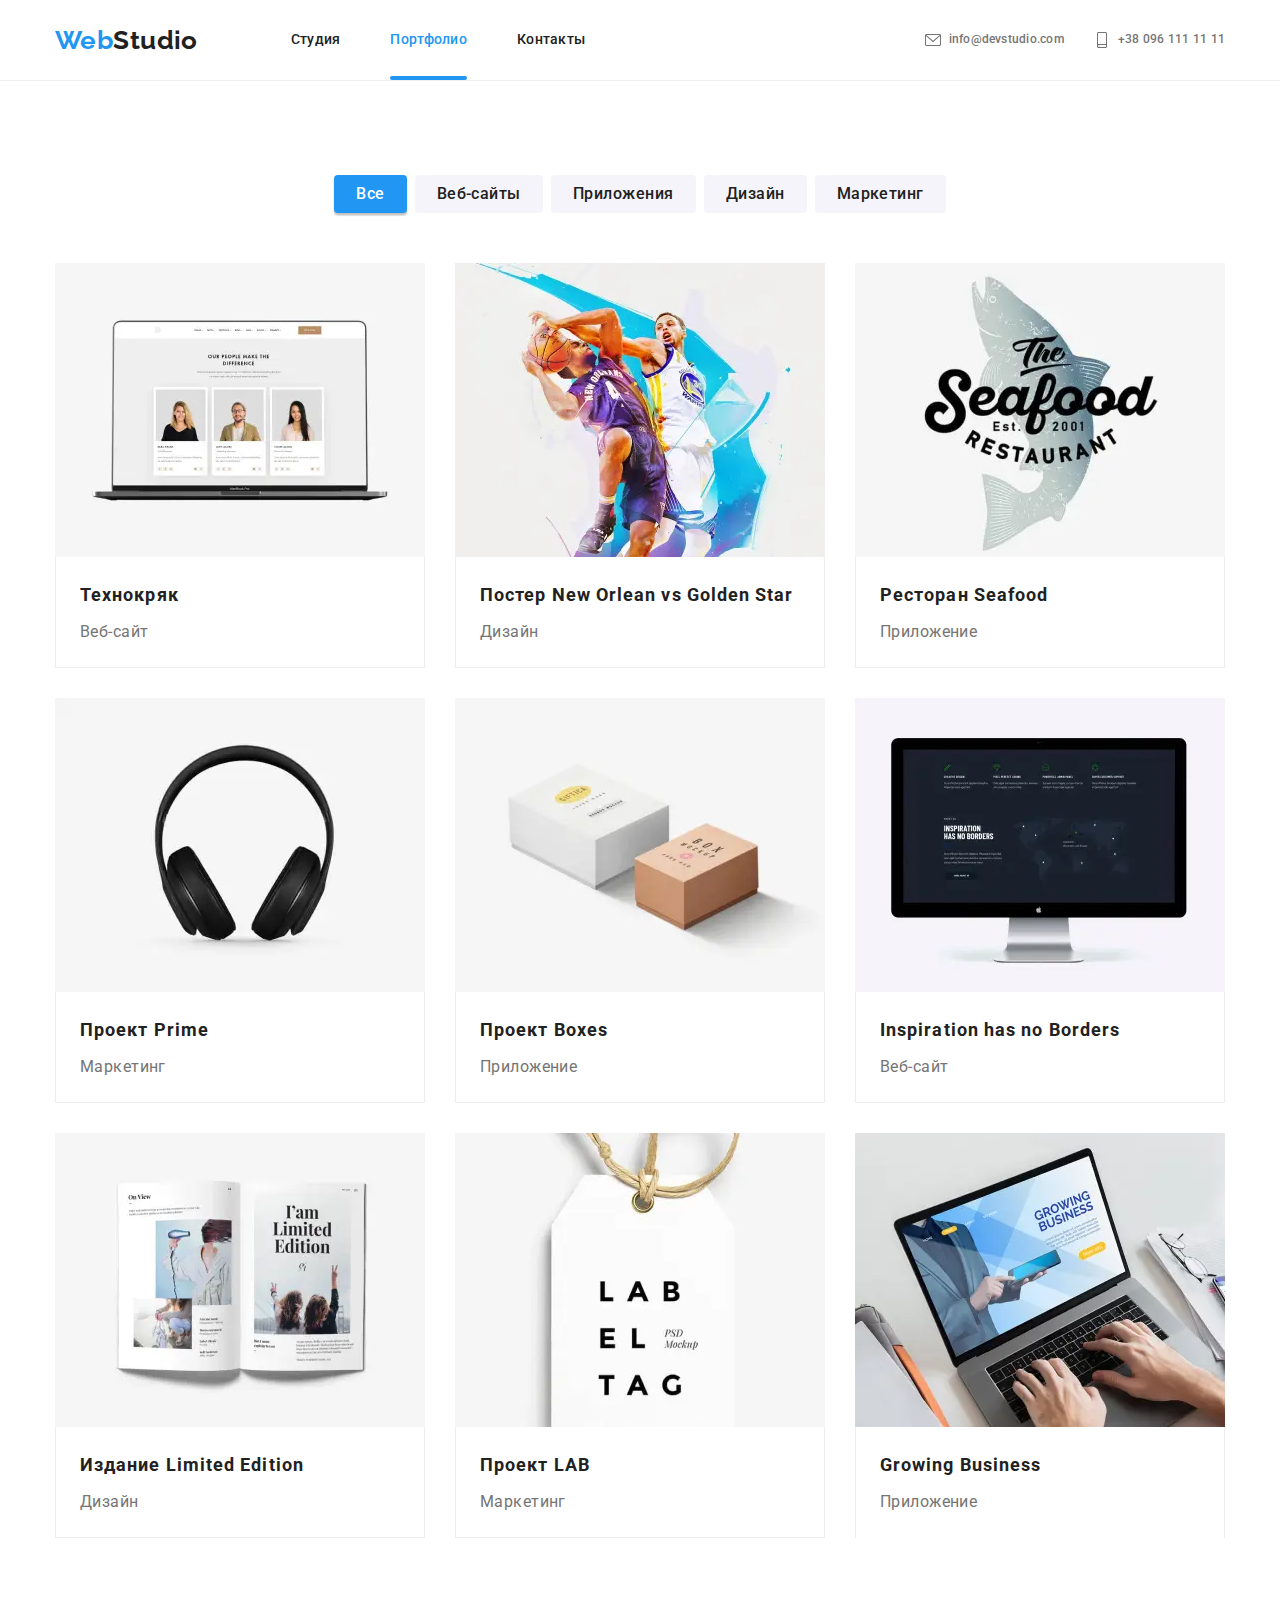
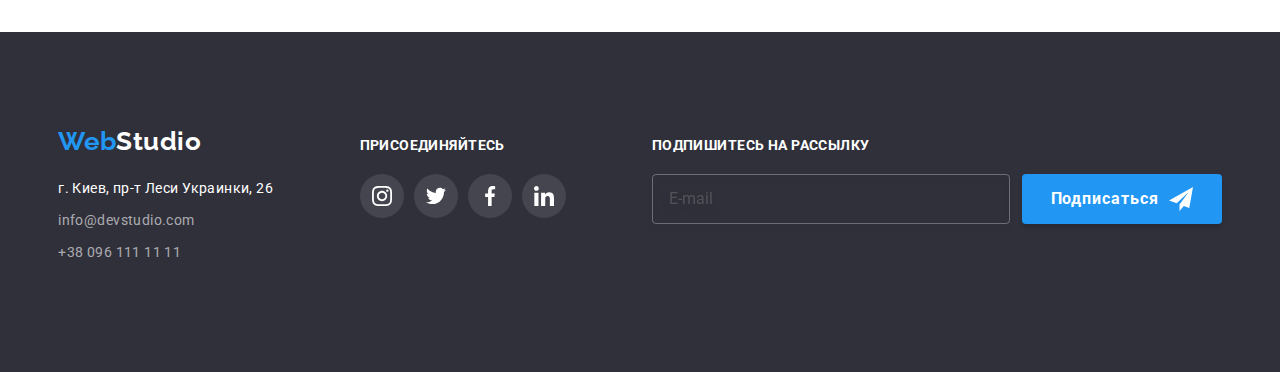
==== commit 5822c39c: "исправление ошибок" ====
--- a/portfolio.html
+++ b/portfolio.html
@@ -103,7 +103,7 @@
 </header>
 <main>
         <section class="section section--no-paddings">
-            <div class="section__container section__container--no-padding">
+            <div class="section__container">
                    <h2 class="section__title section__title--hide">Наши портфолио</h2> <!--убрать (скрыть) в CSS -->
                    <!-- Filter buttons -->
                    <ul class="filter">
@@ -123,7 +123,7 @@
                            <button type="button" class="button-secondary">Маркетинг</button>
                        </li>
                    </ul>
-                <!-- Portfolio list -->
+                <!-- Portfolio list -->                
                 <ul class="portfolio">
                     <li class="portfolio__item">
                         <a href="" class="portfolio__link">
@@ -438,8 +438,8 @@
 </main>
 
     <!-- Footer -->
-<footer class="page-footer">
-    <div class="section__container footer-container">
+<footer class="section page-footer">
+    <div class="footer-container">
         <div class="ftr-address-wrapper">
             <a href="#" class="footer-logo">
                 <span class="footer-logo-colorized">Web</span>Studio
--- a/css/main.min.css
+++ b/css/main.min.css
@@ -1,2 +1,2 @@
-.mob-menu__nav__link,.mob-menu__tel__link,.mob-menu__mail__link,.mob-menu__socials__link,.ftr-contact__link,.socials__link,.client__link,.form__checkbox__contract-link,.portfolio__link{text-decoration:none}.ftr-contact,.advantage,.member,.socials,.client,.filter,.portfolio{padding:0;margin:0;list-style:none}.location,.appeal,.advantage__text,.member__position,.portfolio__filter,.overlay__text{margin:0;padding:0}.header-logo,.footer-logo{font-family:Raleway;font-size:26px;line-height:1.19;font-weight:700;text-decoration:none}.button-primary--footer,.button-primary--hero,.button-primary{display:-webkit-box;display:-ms-flexbox;display:flex;-webkit-box-align:center;-ms-flex-align:center;align-items:center;-webkit-box-pack:center;-ms-flex-pack:center;justify-content:center;width:200px;height:50px;border-radius:4px;border:none;font-weight:700;font-size:16px;line-height:1.88;letter-spacing:0.06em;color:#fff;-webkit-box-shadow:0px 4px 4px rgba(0,0,0,0.15);box-shadow:0px 4px 4px rgba(0,0,0,0.15);background-color:#2196f3;cursor:pointer}*,*::before,*::after{-webkit-box-sizing:border-box;box-sizing:border-box}body{background-color:#fff;color:#757575;font-family:Roboto,sans-serif;letter-spacing:0.03em;font-size:14px;line-height:1.71}.section{padding:60px 15px}@media screen and (min-width: 1200px){.section{padding:94px 15px}}.section__container{padding:0;margin:0 auto;overflow-x:hidden;overflow-y:hidden}@media screen and (min-width: 480px){.section__container{width:480px}}@media screen and (min-width: 768px){.section__container{width:768px}}@media screen and (min-width: 1200px){.section__container{width:1200px}}.section--no-paddings{padding-left:0;padding-right:0}.section__container--no-padding{padding:0}.section__title{margin-top:0;font-weight:bold;line-height:1.17;text-align:center;color:#212121}@media screen and (min-width: 480px){.section__title{margin-bottom:30px;font-size:28px}}@media screen and (min-width: 1200px){.section__title{margin-bottom:50px;font-size:36px}}.mob-menu{z-index:2;position:absolute;top:0;left:0;opacity:0;visibility:hidden;pointer-events:none;width:100%;height:100%;overflow:auto;overflow-x:hidden;-webkit-box-sizing:border-box;box-sizing:border-box}.mob-menu.is-open{opacity:1;visibility:visible;pointer-events:auto;background-color:#fff}.mob-menu__container{position:relative;padding-top:48px;padding-bottom:48px;padding-left:40px}.mob-menu__close-btn{position:absolute;top:10px;right:15px;display:-webkit-box;display:-ms-flexbox;display:flex;-webkit-box-align:center;-ms-flex-align:center;align-items:center;-webkit-box-pack:center;-ms-flex-pack:center;justify-content:center;padding:0;border:0;-webkit-box-sizing:border-box;box-sizing:border-box;background-color:transparent;line-height:0}.mob-menu__close-icon{display:block;fill:#212121}.mob-menu__close-btn:active .mob-menu__close-icon{fill:#2196f3}.mob-menu__nav{padding:0;margin:0 0 302px 0;list-style:none}.mob-menu__nav__item{margin-bottom:32px}.mob-menu__nav__link{font-weight:500;letter-spacing:0.02em;font-size:40px;line-height:1.18;color:#212121}.mob-menu__nav__link--current{color:#2196f3}.mob-menu__tel{margin-bottom:32px}.mob-menu__tel__link{font-weight:500;font-size:34px;line-height:1.18;letter-spacing:0.02em;color:#2196f3}.mob-menu__mail{margin-bottom:64px}.mob-menu__mail__link{font-weight:500;font-size:24px;line-height:1.18;letter-spacing:0.02em;color:#757575}.mob-menu__socials{display:-webkit-box;display:-ms-flexbox;display:flex;padding:0;margin:0;list-style:none}.mob-menu__socials__item:not(:last-child){padding-right:10px}.mob-menu__socials__item+.mob-menu__socials__item{padding-left:10px;border-left:1px solid rgba(33,33,33,0.2)}.mob-menu__socials__link{font-weight:500;font-size:18px;line-height:1.22;letter-spacing:0.02em;color:#2196f3}.page-header{border-bottom:1px solid #eee}.site-nav{display:none}.contact{display:none}.header-container{display:-webkit-box;display:-ms-flexbox;display:flex;-webkit-box-pack:justify;-ms-flex-pack:justify;justify-content:space-between;-webkit-box-align:center;-ms-flex-align:center;align-items:center;height:60px;padding:0 15px}.header-logo{font-size:24px;color:#212121}.header-logo-colorized{color:#2196f3}.menu-btn{display:-webkit-box;display:-ms-flexbox;display:flex;-webkit-box-align:center;-ms-flex-align:center;align-items:center;-webkit-box-pack:center;-ms-flex-pack:center;justify-content:center;padding:0;border:0;-webkit-box-sizing:border-box;box-sizing:border-box;background-color:transparent;line-height:0}.menu-btn__icon{display:block;fill:#212121}.menu-btn:active .menu-btn__icon{fill:#2196f3}@media screen and (min-width: 768px){.menu-btn{display:none}.nav-group{display:-webkit-box;display:-ms-flexbox;display:flex;-webkit-box-align:center;-ms-flex-align:center;align-items:center;height:60px}.site-nav{display:-webkit-box;display:-ms-flexbox;display:flex;list-style:none;margin:0 0 0 88px;padding:0}.site-nav__item{position:relative}.site-nav__item+.site-nav__item{margin-left:50px}.site-nav__link{display:block;padding:22px 0;color:#212121;font-weight:500;font-size:14px;line-height:1.14;letter-spacing:0.02em;text-decoration:none;-webkit-transition:color 250ms cubic-bezier(0.4, 0, 0.2, 1);transition:color 250ms cubic-bezier(0.4, 0, 0.2, 1)}.site-nav__link--current{color:#2196f3}.site-nav__link--current::after{content:'';position:absolute;bottom:0;left:0;width:100%;height:4px;border-radius:2px;background-color:#2196f3}.contact{display:-webkit-box;display:-ms-flexbox;display:flex;-webkit-box-orient:vertical;-webkit-box-direction:normal;-ms-flex-direction:column;flex-direction:column;margin:0;padding:0;list-style:none}.contact__item:first-child{margin-bottom:10px}.contact__link{text-decoration:none;display:-webkit-box;display:-ms-flexbox;display:flex;color:#757575;font-weight:500;font-size:12px;line-height:1.17;letter-spacing:0.02em;-webkit-transition:color 250ms cubic-bezier(0.4, 0, 0.2, 1);transition:color 250ms cubic-bezier(0.4, 0, 0.2, 1)}.contact__icon{width:16px;height:16px;margin-right:8px;fill:currentColor}}@media screen and (min-width: 1200px){.header-container{-webkit-box-pack:start;-ms-flex-pack:start;justify-content:start;height:80px}.header-logo{font-size:26px;padding:24px 0}.nav-group{height:80px}.site-nav{-webkit-box-align:center;-ms-flex-align:center;align-items:center;margin-left:93px}.site-nav__link{padding:32px 0}.site-nav__link:hover,.site-nav__link:focus{color:#2196f3}.contact{-webkit-box-orient:horizontal;-webkit-box-direction:normal;-ms-flex-direction:row;flex-direction:row;margin-left:auto}.contact__link{padding:32px 0}.contact__link:hover,.contact__link:focus{color:#2196f3}.contact__item:first-child{margin-bottom:0px}.contact__item:last-child{margin-left:30px}}.page-footer{background-color:#2f303a}.ftr-address-wrapper{display:block;text-align:center;margin-bottom:60px}.footer-logo{display:block;margin-bottom:20px;font-size:24px;color:#fff}.footer-logo-colorized{color:#2196f3}.location{margin-bottom:8px;font-style:normal;line-height:1.71;color:#fff}.ftr-contact__item:first-child{margin-bottom:8px}.ftr-contact__link{font-style:normal;line-height:1.71;color:rgba(255,255,255,0.6)}.ftr-contact__link:active{color:#fff}.ftr-socials-wrapper{display:block;text-align:center;margin-bottom:60px}.appeal{margin-bottom:20px;line-height:1.17;font-weight:700;text-transform:uppercase;color:#fff}.subscription{display:-webkit-box;display:-ms-flexbox;display:flex;-webkit-box-orient:vertical;-webkit-box-direction:normal;-ms-flex-direction:column;flex-direction:column;text-align:center}.subscription__title{margin-bottom:20px;line-height:1.17;font-weight:700;text-transform:uppercase;color:#fff}.signup{display:block;text-align:center}.signup__mail{width:450px;height:50px;padding-left:16px;margin-bottom:20px;font-size:16px;line-height:1.25;color:rgba(255,255,255,0.6);background-color:transparent;border:1px solid rgba(255,255,255,0.3);-webkit-box-sizing:border-box;box-sizing:border-box;-webkit-filter:drop-shadow(0px 4px 4px rgba(0,0,0,0.15));filter:drop-shadow(0px 4px 4px rgba(0,0,0,0.15));border-radius:4px}.signup__icon{display:inline-block;width:24px;height:24px;margin-left:10px;background-color:transparent}.button-primary--footer{margin:0 auto}@media screen and (min-width: 768px){.footer-container{display:-webkit-box;display:-ms-flexbox;display:flex;-ms-flex-wrap:wrap;flex-wrap:wrap;-ms-flex-pack:distribute;justify-content:space-around}}@media screen and (min-width: 1200px){.page-footer{display:-webkit-box;display:-ms-flexbox;display:flex;-webkit-box-align:center;-ms-flex-align:center;align-items:center;height:252px}.footer-container{display:-webkit-box;display:-ms-flexbox;display:flex;-webkit-box-align:baseline;-ms-flex-align:baseline;align-items:baseline;padding:0 15px}.ftr-address-wrapper{display:-webkit-box;display:-ms-flexbox;display:flex;-webkit-box-orient:vertical;-webkit-box-direction:normal;-ms-flex-direction:column;flex-direction:column}.footer-logo{font-size:26px}.ftr-address-wrapper{text-align:left;margin-bottom:0}.appeal{text-align:left}.subscription{display:-webkit-box;display:-ms-flexbox;display:flex;-webkit-box-orient:vertical;-webkit-box-direction:normal;-ms-flex-direction:column;flex-direction:column;text-align:left}.button-primary--footer{margin-left:12px}.signup{display:-webkit-box;display:-ms-flexbox;display:flex}.signup__mail{width:358px;margin-bottom:0}}.hero{display:-webkit-box;display:-ms-flexbox;display:flex;-webkit-box-orient:vertical;-webkit-box-direction:normal;-ms-flex-direction:column;flex-direction:column;-webkit-box-align:center;-ms-flex-align:center;align-items:center;-webkit-box-pack:center;-ms-flex-pack:center;justify-content:center;max-width:480px;height:400px;background-repeat:no-repeat;background-color:#c4c4c4;background-size:480px auto;background-position:center;background-image:-webkit-gradient(linear, left top, left bottom, from(rgba(47,48,58,0.4)), to(rgba(47,48,58,0.4))),url(../images/mob/Hero_480px.jpg);background-image:linear-gradient(rgba(47,48,58,0.4), rgba(47,48,58,0.4)),url(../images/mob/Hero_480px.jpg)}@media screen and (min-device-pixel-ratio: 2), screen and (-webkit-min-device-pixel-ratio: 2), screen and (min-resolution: 192dpi), screen and (min-resolution: 2dppx){.hero{background-image:url(../images/mob/Hero@2x_480px.jpg)}}.hero__title{margin:0 0 30px 0;max-width:360px;font-weight:900;font-size:26px;line-height:1.62;text-align:center;letter-spacing:0.06em;text-transform:uppercase;color:#fff}@media screen and (min-width: 768px) and (max-width: 1199px){.hero{max-width:768px;height:400px;background-size:768px auto;background-image:-webkit-gradient(linear, left top, left bottom, from(rgba(47,48,58,0.4)), to(rgba(47,48,58,0.4))),url(../images/tab/Hero_768px.jpg);background-image:linear-gradient(rgba(47,48,58,0.4), rgba(47,48,58,0.4)),url(../images/tab/Hero_768px.jpg)}}@media screen and (min-width: 768px) and (max-width: 1199px) and (min-device-pixel-ratio: 2), screen and (min-width: 768px) and (max-width: 1199px) and (-webkit-min-device-pixel-ratio: 2), screen and (min-width: 768px) and (max-width: 1199px) and (min-resolution: 192dpi), screen and (min-width: 768px) and (max-width: 1199px) and (min-resolution: 2dppx){.hero{background-image:-webkit-gradient(linear, left top, left bottom, from(rgba(47,48,58,0.4)), to(rgba(47,48,58,0.4))),url(../images/tab/Hero@2x_768px.jpg);background-image:linear-gradient(rgba(47,48,58,0.4), rgba(47,48,58,0.4)),url(../images/tab/Hero@2x_768px.jpg)}}@media screen and (min-width: 1200px){.hero{max-width:1600px;height:600px;background-size:1600px auto;background-position:center;background-image:-webkit-gradient(linear, left top, left bottom, from(rgba(47,48,58,0.4)), to(rgba(47,48,58,0.4))),url(../images/desk/Hero_1200px.jpg);background-image:linear-gradient(rgba(47,48,58,0.4), rgba(47,48,58,0.4)),url(../images/desk/Hero_1200px.jpg)}}@media screen and (min-width: 1200px) and (min-device-pixel-ratio: 2), screen and (min-width: 1200px) and (-webkit-min-device-pixel-ratio: 2), screen and (min-width: 1200px) and (min-resolution: 192dpi), screen and (min-width: 1200px) and (min-resolution: 2dppx){.hero{background-image:-webkit-gradient(linear, left top, left bottom, from(rgba(47,48,58,0.4)), to(rgba(47,48,58,0.4))),url(../images/desk/Hero@2x_1200px.jpg);background-image:linear-gradient(rgba(47,48,58,0.4), rgba(47,48,58,0.4)),url(../images/desk/Hero@2x_1200px.jpg)}}@media screen and (min-width: 1200px){.hero .hero__title{max-width:696px;font-size:44px;line-height:1.36}}.button-primary--hero{-webkit-transition:background-color 250ms cubic-bezier(0.4, 0, 0.2, 1);transition:background-color 250ms cubic-bezier(0.4, 0, 0.2, 1)}.button-primary--hero:hover,.button-primary--hero:focus{background-color:#188ce8}.advantage{margin:-15px}.advantage__title{margin-top:0;margin-bottom:10px;text-align:center;font-weight:bold;line-height:1.14;text-transform:uppercase;color:#212121}.advantage__item{margin:15px}.icon-wrapper{display:-webkit-box;display:-ms-flexbox;display:flex;-webkit-box-align:center;-ms-flex-align:center;align-items:center;-webkit-box-pack:center;-ms-flex-pack:center;justify-content:center;margin-bottom:30px;max-width:450px;height:120px;border-radius:4px;background-color:#f5f4fa}.section__title--hide{display:none}@media screen and (min-width: 768px){.advantage{display:-webkit-box;display:-ms-flexbox;display:flex;-webkit-box-align:center;-ms-flex-align:center;align-items:center;-webkit-box-pack:center;-ms-flex-pack:center;justify-content:center;-ms-flex-wrap:wrap;flex-wrap:wrap}.advantage__item{max-width:354px}.advantage__title{text-align:left}}@media screen and (min-width: 1200px){.advantage{-ms-flex-wrap:nowrap;flex-wrap:nowrap}.advantage__item{max-width:270px}}.section--none-top{display:none}@media screen and (min-width: 1200px){.section--none-top{display:block;padding-top:0}.feature{display:-webkit-box;display:-ms-flexbox;display:flex;list-style:none;margin:0;padding:0%;-webkit-box-pack:center;-ms-flex-pack:center;justify-content:center}.feature__item{position:relative}.feature__item+.feature__item{margin-left:30px}.feature__image{display:block}.feature__text{margin:0;padding:0}.feature-wrapper{display:-webkit-box;display:-ms-flexbox;display:flex;-webkit-box-align:center;-ms-flex-align:center;align-items:center;-webkit-box-pack:center;-ms-flex-pack:center;justify-content:center;position:absolute;bottom:0;left:0;width:370px;height:70px;font-weight:700;line-height:1.17;text-transform:uppercase;color:#fff;background-color:rgba(47,48,58,0.8)}}.section--dimm{background-color:#f5f4fa}.member{margin:-15px;-webkit-box-sizing:border-box;box-sizing:border-box}.member__image{display:block;width:100%}.member__name{font-weight:500;font-size:16px;line-height:1.19;text-align:center;margin-top:0;margin-bottom:10px;color:#212121}.member__position{margin-bottom:16px;font-size:16px;line-height:1.19;text-align:center}.member__item{margin:15px;max-width:100%;-webkit-box-shadow:0px 1px 3px rgba(0,0,0,0.12),0px 1px 1px rgba(0,0,0,0.14),0px 2px 1px rgba(0,0,0,0.2);box-shadow:0px 1px 3px rgba(0,0,0,0.12),0px 1px 1px rgba(0,0,0,0.14),0px 2px 1px rgba(0,0,0,0.2);border-radius:0px 0px 4px 4px;background-color:#fff}.member-wrapper{padding:30px 0 24px}.socials{display:-webkit-box;display:-ms-flexbox;display:flex;-webkit-box-pack:center;-ms-flex-pack:center;justify-content:center}.socials__item+.socials__item{margin-left:10px}.socials__link{display:-webkit-box;display:-ms-flexbox;display:flex;-webkit-box-align:center;-ms-flex-align:center;align-items:center;-webkit-box-pack:center;-ms-flex-pack:center;justify-content:center;width:44px;height:44px;border-radius:50px;background-color:rgba(255,255,255,0.1);-webkit-transition:background-color 250ms cubic-bezier(0.4, 0, 0.2, 1);transition:background-color 250ms cubic-bezier(0.4, 0, 0.2, 1)}.socials__item:active .socials__link{background-color:#2196f3}.socials__icon{display:inline-block;width:20px;height:20px;fill:#fff;-webkit-transition:fill 250ms cubic-bezier(0.4, 0, 0.2, 1);transition:fill 250ms cubic-bezier(0.4, 0, 0.2, 1)}.socials__icon--grey{fill:#afb1b8}.socials__item:active .socials__icon{fill:#fff}@media screen and (min-width: 768px){.member{display:-webkit-box;display:-ms-flexbox;display:flex;-ms-flex-wrap:wrap;flex-wrap:wrap}.member__item{width:354px}}@media screen and (min-width: 1200px){.member{-ms-flex-wrap:nowrap;flex-wrap:nowrap}.member__item{width:270px}.socials__item:hover .socials__link{background-color:#2196f3}.socials__item:hover .socials__icon{fill:#fff}}.client{display:-webkit-box;display:-ms-flexbox;display:flex;-ms-flex-wrap:wrap;flex-wrap:wrap;-webkit-box-sizing:border-box;box-sizing:border-box;margin:-15px}.client__item{margin:15px;width:210px}.client__link{display:-webkit-box;display:-ms-flexbox;display:flex;-webkit-box-align:center;-ms-flex-align:center;align-items:center;-webkit-box-pack:center;-ms-flex-pack:center;justify-content:center;width:100%;height:92px;border:1px solid #afb1b8;-webkit-box-sizing:border-box;box-sizing:border-box;border-radius:4px;-webkit-transition:border-color 250ms cubic-bezier(0.4, 0, 0.2, 1);transition:border-color 250ms cubic-bezier(0.4, 0, 0.2, 1)}.client__link:active{border-color:#2196f3}.client__icon{fill:#afb1b8;-webkit-transition:fill 250ms cubic-bezier(0.4, 0, 0.2, 1);transition:fill 250ms cubic-bezier(0.4, 0, 0.2, 1)}.client__link:active .client__icon{fill:#2196f3}@media screen and (min-width: 768px){.client{-webkit-box-align:center;-ms-flex-align:center;align-items:center;-webkit-box-pack:center;-ms-flex-pack:center;justify-content:center}.client__link{width:226px}}@media screen and (min-width: 1200px){.client{-ms-flex-wrap:nowrap;flex-wrap:nowrap}.client__link{width:170px}.client__link:hover{border-color:#2196f3}.client__link:hover .client__icon{fill:#2196f3}}input:focus-visible,textarea:focus-visible{outline:none}.backdrop{position:fixed;top:0;left:0;display:block;width:100%;height:100%;background-color:rgba(0,0,0,0.2);-webkit-transition:opacity 250ms cubic-bezier(0.4, 0, 0.2, 1),-webkit-transform 250ms cubic-bezier(0.4, 0, 0.2, 1);transition:opacity 250ms cubic-bezier(0.4, 0, 0.2, 1),-webkit-transform 250ms cubic-bezier(0.4, 0, 0.2, 1);transition:opacity 250ms cubic-bezier(0.4, 0, 0.2, 1),transform 250ms cubic-bezier(0.4, 0, 0.2, 1);transition:opacity 250ms cubic-bezier(0.4, 0, 0.2, 1),transform 250ms cubic-bezier(0.4, 0, 0.2, 1),-webkit-transform 250ms cubic-bezier(0.4, 0, 0.2, 1)}.backdrop--is-hidden{opacity:0;-webkit-transform:scale(0);transform:scale(0);pointer-events:none}.window{position:absolute;top:50%;left:50%;-webkit-transform:translate(-50%, -50%);transform:translate(-50%, -50%);width:100%;height:100%;width:450px;height:609px;padding:40px;background-color:#fff;-webkit-box-shadow:0px 1px 3px rgba(0,0,0,0.12),0px 1px 1px rgba(0,0,0,0.14),0px 2px 1px rgba(0,0,0,0.2);box-shadow:0px 1px 3px rgba(0,0,0,0.12),0px 1px 1px rgba(0,0,0,0.14),0px 2px 1px rgba(0,0,0,0.2);border-radius:4px}.window__title{margin:0;font-weight:bold;font-size:20px;line-height:1.5;text-align:center;color:#212121}.window__close-button{position:absolute;display:-webkit-box;display:-ms-flexbox;display:flex;-webkit-box-align:center;-ms-flex-align:center;align-items:center;-webkit-box-pack:center;-ms-flex-pack:center;justify-content:center;top:8px;right:8px;width:30px;height:30px;background-image:url(../images/close.svg);background-color:transparent;border:none;cursor:pointer;-webkit-transition:background-image 250ms cubic-bezier(0.4, 0, 0.2, 1);transition:background-image 250ms cubic-bezier(0.4, 0, 0.2, 1)}.window__close-button:hover,.window__close-button:focus{background-image:url(../images/close-active.svg)}.input-wrapper{position:relative}.form__field{display:-webkit-box;display:-ms-flexbox;display:flex;-webkit-box-orient:vertical;-webkit-box-direction:normal;-ms-flex-direction:column;flex-direction:column;margin-bottom:10px}.form__field__lable{margin-bottom:4px;font-size:12px;line-height:1.17;letter-spacing:0.01em;color:#757575}.form__field__input{width:100%;height:40px;padding-left:42px;border:1px solid rgba(33,33,33,0.2);border-radius:4px;-webkit-transition:border-color 250ms cubic-bezier(0.4, 0, 0.2, 1);transition:border-color 250ms cubic-bezier(0.4, 0, 0.2, 1)}.form__field__input:focus-within{outline:transparent;border-color:#2196f3}.form__field__icon{position:absolute;top:50%;left:12px;-webkit-transform:translateY(-50%);transform:translateY(-50%);width:18px;height:18px;fill:#212121;-webkit-transition:fill 250ms cubic-bezier(0.4, 0, 0.2, 1);transition:fill 250ms cubic-bezier(0.4, 0, 0.2, 1)}.form__field__input:focus+.form__field__icon{fill:#2196f3}::-webkit-input-placeholder{color:rgba(117,117,117,0.5)}:-ms-input-placeholder{color:rgba(117,117,117,0.5)}::-ms-input-placeholder{color:rgba(117,117,117,0.5)}::placeholder{color:rgba(117,117,117,0.5)}.form__comment{display:-webkit-box;display:-ms-flexbox;display:flex;-webkit-box-orient:vertical;-webkit-box-direction:normal;-ms-flex-direction:column;flex-direction:column}.form__comment__lable{margin-bottom:4px;font-size:12px;line-height:1.17;letter-spacing:0.01em}.form__comment__textarea{width:100%;height:120px;padding:12px 16px;resize:none;margin-bottom:20px;font-size:12px;line-height:1.17;letter-spacing:0.01em;border:1px solid rgba(33,33,33,0.2);border-radius:4px;-webkit-transition:border-color 250ms cubic-bezier(0.4, 0, 0.2, 1);transition:border-color 250ms cubic-bezier(0.4, 0, 0.2, 1)}.form__comment__textarea:focus{outline:transparent;border-color:#2196f3}.form__checkbox{display:block;text-align:center;margin-bottom:30px}.form__checkbox__lable{display:inline-block;font-size:12px;line-height:1.17}.form__checkbox__contract-link{font-size:12px;line-height:1.17;color:#2196f3}.form__checkbox__standart{-webkit-appearance:none;-moz-appearance:none;appearance:none;position:absolute}.form__checkbox__custom{display:inline-block;min-width:16px;height:15px;margin-right:7px;border:2px solid #212121;border-radius:4px;overflow:hidden;-webkit-transition:background-color 250ms cubic-bezier(0.4, 0, 0.2, 1),background-image 250ms cubic-bezier(0.4, 0, 0.2, 1),border-color 250ms cubic-bezier(0.4, 0, 0.2, 1);transition:background-color 250ms cubic-bezier(0.4, 0, 0.2, 1),background-image 250ms cubic-bezier(0.4, 0, 0.2, 1),border-color 250ms cubic-bezier(0.4, 0, 0.2, 1)}.form__checkbox__standart:checked+.form__checkbox__custom{border-color:transparent;background-color:#2196f3;background-image:url(../images/checkbox.svg);background-size:contain;background-position:center;background-repeat:no-repeat;background-origin:border-box}.button-primary--modal-wind{margin:0 auto}@media screen and (min-width: 1200px){.window{width:528px;height:581px}.form__checkbox__lable{font-size:14px}.form__checkbox__contract-link{font-size:14px}}.filter{display:-webkit-box;display:-ms-flexbox;display:flex;-ms-flex-wrap:wrap;flex-wrap:wrap;-webkit-box-pack:left;-ms-flex-pack:left;justify-content:left;margin-bottom:40px}.filter__item:not(:last-child){margin-right:8px}.filter__item:not(:nth-last-child(-n+2)){margin-bottom:15px}.button-secondary{display:inline-block;padding:6px 22px;border-radius:4px;border:none;color:#212121;background-color:#f5f4fa;font-family:inherit;font-weight:500;font-size:16px;line-height:1.63;text-align:center;letter-spacing:0.03em;cursor:pointer;-webkit-transition:background-color 250ms cubic-bezier(0.4, 0, 0.2, 1),color 250ms cubic-bezier(0.4, 0, 0.2, 1),-webkit-box-shadow 250ms cubic-bezier(0.4, 0, 0.2, 1);transition:background-color 250ms cubic-bezier(0.4, 0, 0.2, 1),color 250ms cubic-bezier(0.4, 0, 0.2, 1),-webkit-box-shadow 250ms cubic-bezier(0.4, 0, 0.2, 1);transition:background-color 250ms cubic-bezier(0.4, 0, 0.2, 1),color 250ms cubic-bezier(0.4, 0, 0.2, 1),box-shadow 250ms cubic-bezier(0.4, 0, 0.2, 1);transition:background-color 250ms cubic-bezier(0.4, 0, 0.2, 1),color 250ms cubic-bezier(0.4, 0, 0.2, 1),box-shadow 250ms cubic-bezier(0.4, 0, 0.2, 1),-webkit-box-shadow 250ms cubic-bezier(0.4, 0, 0.2, 1)}.button-secondary:hover,.button-secondary:focus,.button-secondary--current{color:#fff;background-color:#2196f3;-webkit-box-shadow:0px 3px 1px rgba(0,0,0,0.1),0px 1px 2px rgba(0,0,0,0.08),0px 2px 2px rgba(0,0,0,0.12);box-shadow:0px 3px 1px rgba(0,0,0,0.1),0px 1px 2px rgba(0,0,0,0.08),0px 2px 2px rgba(0,0,0,0.12)}@media screen and (min-width: 768px){.filter{-webkit-box-pack:center;-ms-flex-pack:center;justify-content:center;margin-bottom:30px}}@media screen and (min-width: 1200px){.filter{margin-bottom:50px}.filter__item:not(:nth-last-child(-n+2)){margin-bottom:0}}.image-thumb{max-width:450px;position:relative;overflow:hidden}.text-wrapper{display:block;-webkit-box-flex:1;-ms-flex-positive:1;flex-grow:1;width:100%;padding:20px 24px;border:1px solid #eee;border-top:none}.portfolio{-webkit-box-sizing:border-box;box-sizing:border-box}.portfolio__item{margin:0 auto 30px;max-width:450px}.portfolio__item:last-child{margin-bottom:0}.portfolio__link{display:-webkit-box;display:-ms-flexbox;display:flex;-webkit-box-orient:vertical;-webkit-box-direction:normal;-ms-flex-direction:column;flex-direction:column;height:100%;width:100%}.portfolio__link:hover,.portfolio__link:focus{-webkit-box-shadow:0px 1px 1px rgba(0,0,0,0.12),0px 4px 4px rgba(0,0,0,0.06),1px 4px 6px rgba(0,0,0,0.16);box-shadow:0px 1px 1px rgba(0,0,0,0.12),0px 4px 4px rgba(0,0,0,0.06),1px 4px 6px rgba(0,0,0,0.16)}.portfolio__image{display:block;max-width:100%;height:auto}.portfolio__title{margin-bottom:4px;margin-top:0;color:#212121;font-weight:700;font-size:18px;line-height:2;letter-spacing:0.06em}.portfolio__filter{color:#757575;font-size:16px;line-height:1.88}.overlay{position:absolute;bottom:0;left:0;-webkit-box-align:center;-ms-flex-align:center;align-items:center;-webkit-transform:translateY(100%);transform:translateY(100%);padding:63px 24px;width:100%;height:100%;background-color:rgba(33,150,243,0.9);-webkit-transition:-webkit-transform 250ms cubic-bezier(0.4, 0, 0.2, 1),-webkit-box-shadow 250ms cubic-bezier(0.4, 0, 0.2, 1);transition:-webkit-transform 250ms cubic-bezier(0.4, 0, 0.2, 1),-webkit-box-shadow 250ms cubic-bezier(0.4, 0, 0.2, 1);transition:transform 250ms cubic-bezier(0.4, 0, 0.2, 1),box-shadow 250ms cubic-bezier(0.4, 0, 0.2, 1);transition:transform 250ms cubic-bezier(0.4, 0, 0.2, 1),box-shadow 250ms cubic-bezier(0.4, 0, 0.2, 1),-webkit-transform 250ms cubic-bezier(0.4, 0, 0.2, 1),-webkit-box-shadow 250ms cubic-bezier(0.4, 0, 0.2, 1)}.overlay__text{font-size:18px;line-height:1.56;color:#fff}.portfolio__link:hover .overlay{-webkit-transform:translateY(0%);transform:translateY(0%)}@media screen and (min-width: 768px){.portfolio{display:-webkit-box;display:-ms-flexbox;display:flex;-ms-flex-wrap:wrap;flex-wrap:wrap}.portfolio__item{-webkit-box-flex:1;-ms-flex-positive:1;flex-grow:1;margin:0 0 30px 0;max-width:354px}.portfolio__item:nth-child(2n){margin-left:30px}.portfolio__link{width:354px}}@media screen and (min-width: 1200px){.portfolio{-webkit-box-pack:center;-ms-flex-pack:center;justify-content:center}.portfolio__item{margin:0 30px 30px 0;max-width:370px}.portfolio__item:nth-child(2n){margin-left:0}.portfolio__item:nth-child(3n){margin-right:0}.portfolio__item:nth-last-child(-n+3){margin-bottom:0}.portfolio__link{width:370px}}
+.mob-menu__nav__link,.mob-menu__tel__link,.mob-menu__mail__link,.mob-menu__socials__link,.ftr-contact__link,.form__checkbox__contract-link,.socials__link,.client__link,.portfolio__link{text-decoration:none}.ftr-contact,.advantage,.member,.socials,.client,.filter,.portfolio{padding:0;margin:0;list-style:none}.location,.appeal,.advantage__text,.member__position,.portfolio__filter,.overlay__text{margin:0;padding:0}.header-logo,.footer-logo{font-family:Raleway;font-size:26px;line-height:1.19;font-weight:700;text-decoration:none}.button-primary--footer,.button-primary--hero,.button-primary{display:-webkit-box;display:-ms-flexbox;display:flex;-webkit-box-align:center;-ms-flex-align:center;align-items:center;-webkit-box-pack:center;-ms-flex-pack:center;justify-content:center;width:200px;height:50px;border-radius:4px;border:none;font-weight:700;font-size:16px;line-height:1.88;letter-spacing:0.06em;color:#fff;-webkit-box-shadow:0px 4px 4px rgba(0,0,0,0.15);box-shadow:0px 4px 4px rgba(0,0,0,0.15);background-color:#2196f3;cursor:pointer}*,*::before,*::after{-webkit-box-sizing:border-box;box-sizing:border-box}body{background-color:#fff;color:#757575;font-family:Roboto,sans-serif;letter-spacing:0.03em;font-size:14px;line-height:1.71}.section{padding:60px 15px}@media screen and (min-width: 1200px){.section{padding:94px 15px}}.section__container{padding:0 15px;margin:0 auto;overflow-x:hidden;overflow-y:hidden}@media screen and (min-width: 480px){.section__container{width:480px;padding:0}}@media screen and (min-width: 768px){.section__container{width:768px}}@media screen and (min-width: 1200px){.section__container{width:1200px}}.section--no-paddings{padding-left:0;padding-right:0}.section__container--no-padding{padding:0}.section__title{margin-top:0;font-weight:bold;line-height:1.17;text-align:center;color:#212121}@media screen and (min-width: 480px){.section__title{margin-bottom:30px;font-size:28px}}@media screen and (min-width: 1200px){.section__title{margin-bottom:50px;font-size:36px}}.mob-menu{z-index:2;position:fixed;top:0;left:0;opacity:0;visibility:hidden;pointer-events:none;width:100%;height:100vh;padding:48px 40px;overflow:auto;-webkit-box-sizing:border-box;box-sizing:border-box;-webkit-transition:opacity 250ms cubic-bezier(0.4, 0, 0.2, 1),visibility 250ms cubic-bezier(0.4, 0, 0.2, 1);transition:opacity 250ms cubic-bezier(0.4, 0, 0.2, 1),visibility 250ms cubic-bezier(0.4, 0, 0.2, 1)}.mob-menu.is-open{opacity:1;visibility:visible;pointer-events:auto;background-color:#fff}.mob-menu__container{position:relative;height:100%}.mob-menu__close-btn{position:fixed;top:10px;right:15px;display:-webkit-box;display:-ms-flexbox;display:flex;-webkit-box-align:center;-ms-flex-align:center;align-items:center;-webkit-box-pack:center;-ms-flex-pack:center;justify-content:center;padding:0;border:0;-webkit-box-sizing:border-box;box-sizing:border-box;background-color:transparent;line-height:0}.mob-menu__close-icon{display:block;fill:#212121}.mob-menu__close-btn:active .mob-menu__close-icon{fill:#2196f3}.mob-menu__nav{padding:0;margin:0;list-style:none}.mob-menu__nav__item{margin-bottom:32px}.mob-menu__nav__item:last-child{margin-bottom:0}.mob-menu__nav__link{font-weight:500;letter-spacing:0.02em;font-size:40px;line-height:1.18;color:#212121}.mob-menu__nav__link--current,.mob-menu__nav__link:hover,.mob-menu__nav__link:focus{color:#2196f3}.mob-menu__tel{margin-bottom:32px}.mob-menu__tel__link{font-weight:500;font-size:34px;line-height:1.18;letter-spacing:0.02em;color:#2196f3}.mob-menu__mail{margin-bottom:64px}.mob-menu__mail__link{font-weight:500;font-size:24px;line-height:1.18;letter-spacing:0.02em;color:#757575}.mob-menu__socials{display:-webkit-box;display:-ms-flexbox;display:flex;-ms-flex-wrap:wrap;flex-wrap:wrap;padding:0;margin:0;list-style:none}.mob-menu__socials__item:not(:last-child){padding-right:10px}.mob-menu__socials__item+.mob-menu__socials__item{padding-left:10px;border-left:1px solid rgba(33,33,33,0.2)}.mob-menu__socials__link{font-weight:500;font-size:18px;line-height:1.22;letter-spacing:0.02em;color:#2196f3}.mob-menu__wrapper{display:-webkit-box;display:-ms-flexbox;display:flex;-webkit-box-orient:vertical;-webkit-box-direction:normal;-ms-flex-direction:column;flex-direction:column;-webkit-box-pack:justify;-ms-flex-pack:justify;justify-content:space-between;height:100%}.page-header{border-bottom:1px solid #eee}.site-nav{display:none}.contact{display:none}.header-container{display:-webkit-box;display:-ms-flexbox;display:flex;-webkit-box-pack:justify;-ms-flex-pack:justify;justify-content:space-between;-webkit-box-align:center;-ms-flex-align:center;align-items:center;height:60px;padding:0 15px}.header-logo{font-size:24px;color:#212121}.header-logo-colorized{color:#2196f3}.menu-btn{display:-webkit-box;display:-ms-flexbox;display:flex;-webkit-box-align:center;-ms-flex-align:center;align-items:center;-webkit-box-pack:center;-ms-flex-pack:center;justify-content:center;padding:0;border:0;-webkit-box-sizing:border-box;box-sizing:border-box;background-color:transparent;line-height:0}.menu-btn__icon{display:block;fill:#212121}.menu-btn:active .menu-btn__icon{fill:#2196f3}@media screen and (min-width: 768px){.menu-btn{display:none}.nav-group{display:-webkit-box;display:-ms-flexbox;display:flex;-webkit-box-align:center;-ms-flex-align:center;align-items:center;height:60px}.site-nav{display:-webkit-box;display:-ms-flexbox;display:flex;list-style:none;margin:0 0 0 88px;padding:0}.site-nav__item{position:relative}.site-nav__item+.site-nav__item{margin-left:50px}.site-nav__link{display:block;padding:22px 0;color:#212121;font-weight:500;font-size:14px;line-height:1.14;letter-spacing:0.02em;text-decoration:none;-webkit-transition:color 250ms cubic-bezier(0.4, 0, 0.2, 1);transition:color 250ms cubic-bezier(0.4, 0, 0.2, 1)}.site-nav__link:hover{color:#2196f3}.site-nav__link:focus{color:#2196f3}.site-nav__link--current{color:#2196f3}.site-nav__link--current::after{content:'';position:absolute;bottom:0;left:0;width:100%;height:4px;border-radius:2px;background-color:#2196f3}.contact{display:-webkit-box;display:-ms-flexbox;display:flex;-webkit-box-orient:vertical;-webkit-box-direction:normal;-ms-flex-direction:column;flex-direction:column;margin:0;padding:0;list-style:none}.contact__item:first-child{margin-bottom:10px}.contact__link{text-decoration:none;display:-webkit-box;display:-ms-flexbox;display:flex;color:#757575;font-weight:500;font-size:12px;line-height:1.17;letter-spacing:0.02em;-webkit-transition:color 250ms cubic-bezier(0.4, 0, 0.2, 1);transition:color 250ms cubic-bezier(0.4, 0, 0.2, 1)}.contact__link:hover,.contact__link:focus{color:#2196f3}.contact__icon{width:16px;height:16px;margin-right:8px;fill:currentColor}}@media screen and (min-width: 1200px){.header-container{-webkit-box-pack:start;-ms-flex-pack:start;justify-content:start;height:80px}.header-logo{font-size:26px;padding:24px 0}.nav-group{height:80px}.site-nav{-webkit-box-align:center;-ms-flex-align:center;align-items:center;margin-left:93px}.site-nav__link{padding:32px 0}.contact{-webkit-box-orient:horizontal;-webkit-box-direction:normal;-ms-flex-direction:row;flex-direction:row;margin-left:auto}.contact__link{padding:32px 0}.contact__item:first-child{margin-bottom:0px}.contact__item:last-child{margin-left:30px}}.page-footer{background-color:#2f303a}.ftr-address-wrapper{display:block;text-align:center;margin-bottom:60px}.footer-logo{display:block;margin-bottom:20px;font-size:24px;color:#fff}.footer-logo-colorized{color:#2196f3}.location{margin-bottom:8px;font-style:normal;line-height:1.71;color:#fff}.ftr-contact__item:first-child{margin-bottom:8px}.ftr-contact__link{font-style:normal;line-height:1.71;color:rgba(255,255,255,0.6)}.ftr-contact__link:hover{color:#fff}.ftr-contact__link:focus{color:#fff}.ftr-socials-wrapper{display:block;text-align:center;margin-bottom:60px}.appeal{margin-bottom:20px;line-height:1.17;font-weight:700;text-transform:uppercase;color:#fff}.subscription{display:-webkit-box;display:-ms-flexbox;display:flex;-webkit-box-orient:vertical;-webkit-box-direction:normal;-ms-flex-direction:column;flex-direction:column;text-align:center}.subscription__title{margin-bottom:20px;line-height:1.17;font-weight:700;text-transform:uppercase;color:#fff}.signup{display:block;text-align:center}.signup__mail{width:100%;height:50px;padding-left:16px;margin-bottom:20px;font-size:16px;line-height:1.25;color:rgba(255,255,255,0.6);background-color:transparent;border:1px solid rgba(255,255,255,0.3);-webkit-box-sizing:border-box;box-sizing:border-box;-webkit-filter:drop-shadow(0px 4px 4px rgba(0,0,0,0.15));filter:drop-shadow(0px 4px 4px rgba(0,0,0,0.15));border-radius:4px}.signup__icon{display:inline-block;width:24px;height:24px;margin-left:10px;background-color:transparent}.button-primary--footer{margin:0 auto}@media screen and (min-width: 768px){.footer-container{display:-webkit-box;display:-ms-flexbox;display:flex;-ms-flex-wrap:wrap;flex-wrap:wrap;-ms-flex-pack:distribute;justify-content:space-around}.signup__mail{width:450px}.signup__mail:hover,.signup__mail:focus,.signup__mail:active{border-color:#fff}}@media screen and (min-width: 1200px){.footer-container{display:-webkit-box;display:-ms-flexbox;display:flex;-webkit-box-align:baseline;-ms-flex-align:baseline;align-items:baseline;-ms-flex-pack:distribute;justify-content:space-around;height:100%}.ftr-address-wrapper{display:-webkit-box;display:-ms-flexbox;display:flex;-webkit-box-orient:vertical;-webkit-box-direction:normal;-ms-flex-direction:column;flex-direction:column}.footer-logo{font-size:26px}.ftr-address-wrapper{text-align:left;margin-bottom:0}.appeal{text-align:left}.subscription{display:-webkit-box;display:-ms-flexbox;display:flex;-webkit-box-orient:vertical;-webkit-box-direction:normal;-ms-flex-direction:column;flex-direction:column;text-align:left;-ms-flex-wrap:nowrap;flex-wrap:nowrap}.button-primary--footer{margin-left:12px}.signup{display:-webkit-box;display:-ms-flexbox;display:flex}.signup__mail{width:358px;margin-bottom:0}}.hero{display:-webkit-box;display:-ms-flexbox;display:flex;-webkit-box-orient:vertical;-webkit-box-direction:normal;-ms-flex-direction:column;flex-direction:column;-webkit-box-align:center;-ms-flex-align:center;align-items:center;-webkit-box-pack:center;-ms-flex-pack:center;justify-content:center;max-width:480px;height:400px;margin:0 auto;background-repeat:no-repeat;background-color:#c4c4c4;background-size:480px auto;background-position:center;background-image:-webkit-gradient(linear, left top, left bottom, from(rgba(47,48,58,0.4)), to(rgba(47,48,58,0.4))),url(../images/mob/Hero_480px.jpg);background-image:linear-gradient(rgba(47,48,58,0.4), rgba(47,48,58,0.4)),url(../images/mob/Hero_480px.jpg)}@media screen and (min-device-pixel-ratio: 2), screen and (-webkit-min-device-pixel-ratio: 2), screen and (min-resolution: 192dpi), screen and (min-resolution: 2dppx){.hero{background-image:-webkit-gradient(linear, left top, left bottom, from(rgba(47,48,58,0.4)), to(rgba(47,48,58,0.4))),url(../images/mob/Hero@2x_480px.jpg);background-image:linear-gradient(rgba(47,48,58,0.4), rgba(47,48,58,0.4)),url(../images/mob/Hero@2x_480px.jpg)}}.hero__title{margin:0 0 30px 0;max-width:360px;font-weight:900;font-size:26px;line-height:1.62;text-align:center;letter-spacing:0.06em;text-transform:uppercase;color:#fff}@media screen and (min-width: 768px) and (max-width: 1199px){.hero{max-width:768px;height:400px;background-size:768px auto;background-image:-webkit-gradient(linear, left top, left bottom, from(rgba(47,48,58,0.4)), to(rgba(47,48,58,0.4))),url(../images/tab/Hero_768px.jpg);background-image:linear-gradient(rgba(47,48,58,0.4), rgba(47,48,58,0.4)),url(../images/tab/Hero_768px.jpg)}}@media screen and (min-width: 768px) and (max-width: 1199px) and (min-device-pixel-ratio: 2), screen and (min-width: 768px) and (max-width: 1199px) and (-webkit-min-device-pixel-ratio: 2), screen and (min-width: 768px) and (max-width: 1199px) and (min-resolution: 192dpi), screen and (min-width: 768px) and (max-width: 1199px) and (min-resolution: 2dppx){.hero{background-image:-webkit-gradient(linear, left top, left bottom, from(rgba(47,48,58,0.4)), to(rgba(47,48,58,0.4))),url(../images/tab/Hero@2x_768px.jpg);background-image:linear-gradient(rgba(47,48,58,0.4), rgba(47,48,58,0.4)),url(../images/tab/Hero@2x_768px.jpg)}}@media screen and (min-width: 1200px){.hero{max-width:1600px;height:600px;background-size:1600px auto;background-position:center;background-image:-webkit-gradient(linear, left top, left bottom, from(rgba(47,48,58,0.4)), to(rgba(47,48,58,0.4))),url(../images/desk/Hero_1200px.jpg);background-image:linear-gradient(rgba(47,48,58,0.4), rgba(47,48,58,0.4)),url(../images/desk/Hero_1200px.jpg)}}@media screen and (min-width: 1200px) and (min-device-pixel-ratio: 2), screen and (min-width: 1200px) and (-webkit-min-device-pixel-ratio: 2), screen and (min-width: 1200px) and (min-resolution: 192dpi), screen and (min-width: 1200px) and (min-resolution: 2dppx){.hero{background-image:-webkit-gradient(linear, left top, left bottom, from(rgba(47,48,58,0.4)), to(rgba(47,48,58,0.4))),url(../images/desk/Hero@2x_1200px.jpg);background-image:linear-gradient(rgba(47,48,58,0.4), rgba(47,48,58,0.4)),url(../images/desk/Hero@2x_1200px.jpg)}}@media screen and (min-width: 1200px){.hero .hero__title{max-width:696px;font-size:44px;line-height:1.36}}.button-primary--hero{-webkit-transition:background-color 250ms cubic-bezier(0.4, 0, 0.2, 1);transition:background-color 250ms cubic-bezier(0.4, 0, 0.2, 1)}.button-primary--hero:hover,.button-primary--hero:focus{background-color:#188ce8}input:focus-visible,textarea:focus-visible{outline:none}.backdrop{position:fixed;top:0;left:0;display:block;width:100%;height:100%;background-color:rgba(0,0,0,0.2);-webkit-transition:opacity 250ms cubic-bezier(0.4, 0, 0.2, 1),-webkit-transform 250ms cubic-bezier(0.4, 0, 0.2, 1);transition:opacity 250ms cubic-bezier(0.4, 0, 0.2, 1),-webkit-transform 250ms cubic-bezier(0.4, 0, 0.2, 1);transition:opacity 250ms cubic-bezier(0.4, 0, 0.2, 1),transform 250ms cubic-bezier(0.4, 0, 0.2, 1);transition:opacity 250ms cubic-bezier(0.4, 0, 0.2, 1),transform 250ms cubic-bezier(0.4, 0, 0.2, 1),-webkit-transform 250ms cubic-bezier(0.4, 0, 0.2, 1)}.backdrop--is-hidden{opacity:0;-webkit-transform:scale(0);transform:scale(0);pointer-events:none}.window{position:absolute;top:50%;left:50%;-webkit-transform:translate(-50%, -50%);transform:translate(-50%, -50%);width:98%;height:98%;padding:40px;background-color:#fff;-webkit-box-shadow:0px 1px 3px rgba(0,0,0,0.12),0px 1px 1px rgba(0,0,0,0.14),0px 2px 1px rgba(0,0,0,0.2);box-shadow:0px 1px 3px rgba(0,0,0,0.12),0px 1px 1px rgba(0,0,0,0.14),0px 2px 1px rgba(0,0,0,0.2);border-radius:4px}.window__title{margin:0;font-weight:bold;font-size:20px;line-height:1.5;text-align:center;color:#212121}.window__close-button{position:absolute;display:-webkit-box;display:-ms-flexbox;display:flex;-webkit-box-align:center;-ms-flex-align:center;align-items:center;-webkit-box-pack:center;-ms-flex-pack:center;justify-content:center;top:8px;right:8px;width:30px;height:30px;background-image:url(../images/close.svg);background-color:transparent;border:none;cursor:pointer;-webkit-transition:background-image 250ms cubic-bezier(0.4, 0, 0.2, 1);transition:background-image 250ms cubic-bezier(0.4, 0, 0.2, 1)}.window__close-button:hover,.window__close-button:focus{background-image:url(../images/close-active.svg)}.input-wrapper{position:relative}.form__field{display:-webkit-box;display:-ms-flexbox;display:flex;-webkit-box-orient:vertical;-webkit-box-direction:normal;-ms-flex-direction:column;flex-direction:column;margin-bottom:10px}.form__field__lable{margin-bottom:4px;font-size:12px;line-height:1.17;letter-spacing:0.01em;color:#757575}.form__field__input{width:100%;height:40px;padding-left:42px;border:1px solid rgba(33,33,33,0.2);border-radius:4px;-webkit-transition:border-color 250ms cubic-bezier(0.4, 0, 0.2, 1);transition:border-color 250ms cubic-bezier(0.4, 0, 0.2, 1)}.form__field__input:focus-within{outline:transparent;border-color:#2196f3}.form__field__icon{position:absolute;top:50%;left:12px;-webkit-transform:translateY(-50%);transform:translateY(-50%);width:18px;height:18px;fill:#212121;-webkit-transition:fill 250ms cubic-bezier(0.4, 0, 0.2, 1);transition:fill 250ms cubic-bezier(0.4, 0, 0.2, 1)}.form__field__input:focus+.form__field__icon{fill:#2196f3}::-webkit-input-placeholder{color:rgba(117,117,117,0.5)}:-ms-input-placeholder{color:rgba(117,117,117,0.5)}::-ms-input-placeholder{color:rgba(117,117,117,0.5)}::placeholder{color:rgba(117,117,117,0.5)}.form__comment{display:-webkit-box;display:-ms-flexbox;display:flex;-webkit-box-orient:vertical;-webkit-box-direction:normal;-ms-flex-direction:column;flex-direction:column}.form__comment__lable{margin-bottom:4px;font-size:12px;line-height:1.17;letter-spacing:0.01em}.form__comment__textarea{width:100%;height:120px;padding:12px 16px;resize:none;margin-bottom:20px;font-size:12px;line-height:1.17;letter-spacing:0.01em;border:1px solid rgba(33,33,33,0.2);border-radius:4px;-webkit-transition:border-color 250ms cubic-bezier(0.4, 0, 0.2, 1);transition:border-color 250ms cubic-bezier(0.4, 0, 0.2, 1)}.form__comment__textarea:focus{outline:transparent;border-color:#2196f3}.form__checkbox{display:block;text-align:center;margin-bottom:30px}.form__checkbox__lable{display:inline-block;font-size:12px;line-height:1.17}.form__checkbox__contract-link{font-size:12px;line-height:1.17;color:#2196f3}.form__checkbox__standart{-webkit-appearance:none;-moz-appearance:none;appearance:none;position:absolute}.form__checkbox__custom{display:inline-block;min-width:16px;height:15px;margin-right:7px;border:2px solid #212121;border-radius:4px;overflow:hidden;-webkit-transition:background-color 250ms cubic-bezier(0.4, 0, 0.2, 1),background-image 250ms cubic-bezier(0.4, 0, 0.2, 1),border-color 250ms cubic-bezier(0.4, 0, 0.2, 1);transition:background-color 250ms cubic-bezier(0.4, 0, 0.2, 1),background-image 250ms cubic-bezier(0.4, 0, 0.2, 1),border-color 250ms cubic-bezier(0.4, 0, 0.2, 1)}.form__checkbox__standart:checked+.form__checkbox__custom{border-color:transparent;background-color:#2196f3;background-image:url(../images/checkbox.svg);background-size:contain;background-position:center;background-repeat:no-repeat;background-origin:border-box}.button-primary--modal-wind{margin:0 auto}@media screen and (max-width: 1199px){.window{max-width:450px;height:609px}}@media screen and (min-width: 1200px){.window{max-width:528px;height:581px}.form__checkbox__lable{font-size:14px}.form__checkbox__contract-link{font-size:14px}}.advantage__title{margin-top:0;margin-bottom:10px;text-align:center;font-weight:bold;line-height:1.14;text-transform:uppercase;color:#212121}.advantage__item{margin-bottom:30px}.advantage__item:last-child{margin-bottom:0}.icon-wrapper{display:-webkit-box;display:-ms-flexbox;display:flex;-webkit-box-align:center;-ms-flex-align:center;align-items:center;-webkit-box-pack:center;-ms-flex-pack:center;justify-content:center;margin-bottom:30px;max-width:100%;height:120px;border-radius:4px;background-color:#f5f4fa}.section__title--hide{display:none}@media screen and (min-width: 768px){.advantage{display:-webkit-box;display:-ms-flexbox;display:flex;-webkit-box-pack:center;-ms-flex-pack:center;justify-content:center;-ms-flex-wrap:wrap;flex-wrap:wrap;margin:-15px}.advantage__item{max-width:354px;margin:15px}.advantage__item:last-child{margin-bottom:15px}.advantage__title{text-align:left}}@media screen and (min-width: 1200px){.advantage{-ms-flex-wrap:nowrap;flex-wrap:nowrap}.advantage__item{max-width:270px}}.section--none-top{display:none}@media screen and (min-width: 1200px){.section--none-top{display:block;padding-top:0}.feature{display:-webkit-box;display:-ms-flexbox;display:flex;list-style:none;margin:0;padding:0%;-webkit-box-pack:center;-ms-flex-pack:center;justify-content:center}.feature__item{position:relative}.feature__item+.feature__item{margin-left:30px}.feature__image{display:block}.feature__text{margin:0;padding:0}.feature-wrapper{display:-webkit-box;display:-ms-flexbox;display:flex;-webkit-box-align:center;-ms-flex-align:center;align-items:center;-webkit-box-pack:center;-ms-flex-pack:center;justify-content:center;position:absolute;bottom:0;left:0;width:370px;height:70px;font-weight:700;line-height:1.17;text-transform:uppercase;color:#fff;background-color:rgba(47,48,58,0.8)}}.section--dimm{background-color:#f5f4fa}.member{-webkit-box-sizing:border-box;box-sizing:border-box}.member__image{display:block;width:100%}.member__name{font-weight:500;font-size:16px;line-height:1.19;text-align:center;margin-top:0;margin-bottom:10px;color:#212121}.member__position{margin-bottom:16px;font-size:16px;line-height:1.19;text-align:center}.member__item{max-width:100%;height:auto;margin-bottom:30px;-webkit-box-shadow:0px 1px 3px rgba(0,0,0,0.12),0px 1px 1px rgba(0,0,0,0.14),0px 2px 1px rgba(0,0,0,0.2);box-shadow:0px 1px 3px rgba(0,0,0,0.12),0px 1px 1px rgba(0,0,0,0.14),0px 2px 1px rgba(0,0,0,0.2);border-radius:0px 0px 4px 4px;background-color:#fff}.member__item:last-child{margin-bottom:0}.member-wrapper{padding:30px 0 24px}.socials{display:-webkit-box;display:-ms-flexbox;display:flex;-webkit-box-pack:center;-ms-flex-pack:center;justify-content:center}.socials__item+.socials__item{margin-left:10px}.socials__link{display:-webkit-box;display:-ms-flexbox;display:flex;-webkit-box-align:center;-ms-flex-align:center;align-items:center;-webkit-box-pack:center;-ms-flex-pack:center;justify-content:center;width:44px;height:44px;border-radius:50px;background-color:rgba(255,255,255,0.1);-webkit-transition:background-color 250ms cubic-bezier(0.4, 0, 0.2, 1);transition:background-color 250ms cubic-bezier(0.4, 0, 0.2, 1)}.socials__icon{display:inline-block;width:20px;height:20px;fill:#fff;-webkit-transition:fill 250ms cubic-bezier(0.4, 0, 0.2, 1);transition:fill 250ms cubic-bezier(0.4, 0, 0.2, 1)}.socials__icon--grey{fill:#afb1b8}.socials__item:active .socials__icon{fill:#fff}@media screen and (min-width: 768px){.member{display:-webkit-box;display:-ms-flexbox;display:flex;-webkit-box-align:center;-ms-flex-align:center;align-items:center;-webkit-box-pack:center;-ms-flex-pack:center;justify-content:center;-ms-flex-wrap:wrap;flex-wrap:wrap;margin:-15px}.member__item{margin:15px;width:354px}.member__item:last-child{margin-bottom:15px}.socials__link:hover{background-color:#2196f3}.socials__link:focus{background-color:#2196f3}.socials__link:hover .socials__icon{fill:#fff}.socials__link:focus .socials__icon{fill:#fff}}@media screen and (min-width: 1200px){.member{-ms-flex-wrap:nowrap;flex-wrap:nowrap}.member__item{width:270px}}.client{-webkit-box-sizing:border-box;box-sizing:border-box}.client__item{max-width:210px;margin:0 auto 30px}.client__item:last-child{margin-bottom:0}.client__link{display:-webkit-box;display:-ms-flexbox;display:flex;-webkit-box-align:center;-ms-flex-align:center;align-items:center;-webkit-box-pack:center;-ms-flex-pack:center;justify-content:center;width:100%;height:92px;border:1px solid #afb1b8;-webkit-box-sizing:border-box;box-sizing:border-box;border-radius:4px;-webkit-transition:border-color 250ms cubic-bezier(0.4, 0, 0.2, 1);transition:border-color 250ms cubic-bezier(0.4, 0, 0.2, 1)}.client__link:active,.client__link:hover,.client__link:focus{border-color:#2196f3;outline:none}.client__icon{fill:#afb1b8;-webkit-transition:fill 250ms cubic-bezier(0.4, 0, 0.2, 1);transition:fill 250ms cubic-bezier(0.4, 0, 0.2, 1)}.client__link:hover .client__icon{fill:#2196f3}.client__link:focus .client__icon{fill:#2196f3}@media screen and (min-width: 480px){.client{display:-webkit-box;display:-ms-flexbox;display:flex;-webkit-box-align:center;-ms-flex-align:center;align-items:center;-webkit-box-pack:center;-ms-flex-pack:center;justify-content:center;-ms-flex-wrap:wrap;flex-wrap:wrap;margin:-15px}.client__item{width:210px;margin:15px}.client__item:last-child{margin-bottom:15px}}@media screen and (min-width: 768px){.client__item{width:226px}}@media screen and (min-width: 1200px){.client{-ms-flex-wrap:nowrap;flex-wrap:nowrap}.client__item{width:170px}.client__link:hover{border-color:#2196f3}.client__link:hover .client__icon{fill:#2196f3}}.filter{display:-webkit-box;display:-ms-flexbox;display:flex;-ms-flex-wrap:wrap;flex-wrap:wrap;-webkit-box-pack:left;-ms-flex-pack:left;justify-content:left;margin-bottom:40px}.filter__item:not(:last-child){margin-right:8px}.filter__item:not(:nth-last-child(-n+2)){margin-bottom:15px}.button-secondary{display:inline-block;padding:6px 22px;border-radius:4px;border:none;color:#212121;background-color:#f5f4fa;font-family:inherit;font-weight:500;font-size:16px;line-height:1.63;text-align:center;letter-spacing:0.03em;cursor:pointer;-webkit-transition:background-color 250ms cubic-bezier(0.4, 0, 0.2, 1),color 250ms cubic-bezier(0.4, 0, 0.2, 1),-webkit-box-shadow 250ms cubic-bezier(0.4, 0, 0.2, 1);transition:background-color 250ms cubic-bezier(0.4, 0, 0.2, 1),color 250ms cubic-bezier(0.4, 0, 0.2, 1),-webkit-box-shadow 250ms cubic-bezier(0.4, 0, 0.2, 1);transition:background-color 250ms cubic-bezier(0.4, 0, 0.2, 1),color 250ms cubic-bezier(0.4, 0, 0.2, 1),box-shadow 250ms cubic-bezier(0.4, 0, 0.2, 1);transition:background-color 250ms cubic-bezier(0.4, 0, 0.2, 1),color 250ms cubic-bezier(0.4, 0, 0.2, 1),box-shadow 250ms cubic-bezier(0.4, 0, 0.2, 1),-webkit-box-shadow 250ms cubic-bezier(0.4, 0, 0.2, 1)}.button-secondary:hover,.button-secondary:focus,.button-secondary--current{color:#fff;background-color:#2196f3;-webkit-box-shadow:0px 3px 1px rgba(0,0,0,0.1),0px 1px 2px rgba(0,0,0,0.08),0px 2px 2px rgba(0,0,0,0.12);box-shadow:0px 3px 1px rgba(0,0,0,0.1),0px 1px 2px rgba(0,0,0,0.08),0px 2px 2px rgba(0,0,0,0.12)}@media screen and (min-width: 768px){.filter{-webkit-box-pack:center;-ms-flex-pack:center;justify-content:center;margin-bottom:30px}}@media screen and (min-width: 1200px){.filter{margin-bottom:50px}.filter__item:not(:nth-last-child(-n+2)){margin-bottom:0}}.image-thumb{max-width:450px;position:relative;overflow:hidden}.text-wrapper{display:block;-webkit-box-flex:1;-ms-flex-positive:1;flex-grow:1;width:100%;padding:20px 24px;border:1px solid #eee;border-top:none}.portfolio{-webkit-box-sizing:border-box;box-sizing:border-box}.portfolio__item{margin:0 auto 30px;max-width:450px}.portfolio__item:last-child{margin-bottom:0}.portfolio__link:hover{-webkit-box-shadow:0px 1px 1px rgba(0,0,0,0.12),0px 4px 4px rgba(0,0,0,0.06),1px 4px 6px rgba(0,0,0,0.16);box-shadow:0px 1px 1px rgba(0,0,0,0.12),0px 4px 4px rgba(0,0,0,0.06),1px 4px 6px rgba(0,0,0,0.16)}.portfolio__link:focus{-webkit-box-shadow:0px 1px 1px rgba(0,0,0,0.12),0px 4px 4px rgba(0,0,0,0.06),1px 4px 6px rgba(0,0,0,0.16);box-shadow:0px 1px 1px rgba(0,0,0,0.12),0px 4px 4px rgba(0,0,0,0.06),1px 4px 6px rgba(0,0,0,0.16)}.portfolio__link{display:-webkit-box;display:-ms-flexbox;display:flex;-webkit-box-orient:vertical;-webkit-box-direction:normal;-ms-flex-direction:column;flex-direction:column;height:100%;width:100%;-webkit-transition:-webkit-box-shadow 250ms cubic-bezier(0.4, 0, 0.2, 1);transition:-webkit-box-shadow 250ms cubic-bezier(0.4, 0, 0.2, 1);transition:box-shadow 250ms cubic-bezier(0.4, 0, 0.2, 1);transition:box-shadow 250ms cubic-bezier(0.4, 0, 0.2, 1), -webkit-box-shadow 250ms cubic-bezier(0.4, 0, 0.2, 1)}.portfolio__image{display:block;max-width:100%;height:auto}.portfolio__title{margin-bottom:4px;margin-top:0;color:#212121;font-weight:700;font-size:18px;line-height:2;letter-spacing:0.06em}.portfolio__filter{color:#757575;font-size:16px;line-height:1.88}.overlay{position:absolute;bottom:0;left:0;-webkit-box-align:center;-ms-flex-align:center;align-items:center;-webkit-transform:translateY(100%);transform:translateY(100%);padding:63px 24px;width:100%;height:100%;opacity:0;background-color:rgba(33,150,243,0.9);-webkit-transition:opacity 250ms cubic-bezier(0.4, 0, 0.2, 1),-webkit-transform 250ms cubic-bezier(0.4, 0, 0.2, 1),-webkit-box-shadow 250ms cubic-bezier(0.4, 0, 0.2, 1);transition:opacity 250ms cubic-bezier(0.4, 0, 0.2, 1),-webkit-transform 250ms cubic-bezier(0.4, 0, 0.2, 1),-webkit-box-shadow 250ms cubic-bezier(0.4, 0, 0.2, 1);transition:transform 250ms cubic-bezier(0.4, 0, 0.2, 1),opacity 250ms cubic-bezier(0.4, 0, 0.2, 1),box-shadow 250ms cubic-bezier(0.4, 0, 0.2, 1);transition:transform 250ms cubic-bezier(0.4, 0, 0.2, 1),opacity 250ms cubic-bezier(0.4, 0, 0.2, 1),box-shadow 250ms cubic-bezier(0.4, 0, 0.2, 1),-webkit-transform 250ms cubic-bezier(0.4, 0, 0.2, 1),-webkit-box-shadow 250ms cubic-bezier(0.4, 0, 0.2, 1)}.overlay__text{font-size:18px;line-height:1.56;color:#fff}.portfolio__link:hover .overlay{-webkit-transform:translateY(0%);transform:translateY(0%);opacity:1;-webkit-box-shadow:0px 1px 1px rgba(0,0,0,0.12),0px 4px 4px rgba(0,0,0,0.06),1px 4px 6px rgba(0,0,0,0.16);box-shadow:0px 1px 1px rgba(0,0,0,0.12),0px 4px 4px rgba(0,0,0,0.06),1px 4px 6px rgba(0,0,0,0.16)}.portfolio__link:focus .overlay{-webkit-transform:translateY(0%);transform:translateY(0%);opacity:1;-webkit-box-shadow:0px 1px 1px rgba(0,0,0,0.12),0px 4px 4px rgba(0,0,0,0.06),1px 4px 6px rgba(0,0,0,0.16);box-shadow:0px 1px 1px rgba(0,0,0,0.12),0px 4px 4px rgba(0,0,0,0.06),1px 4px 6px rgba(0,0,0,0.16)}@media screen and (min-width: 768px){.portfolio{display:-webkit-box;display:-ms-flexbox;display:flex;-ms-flex-wrap:wrap;flex-wrap:wrap;margin:-15px}.portfolio__item{-webkit-box-flex:1;-ms-flex-positive:1;flex-grow:1;margin:15px;max-width:354px}}@media screen and (min-width: 1200px){.portfolio{-webkit-box-pack:center;-ms-flex-pack:center;justify-content:center}.portfolio__item{max-width:370px}}
 /*# sourceMappingURL=main.min.css.map */